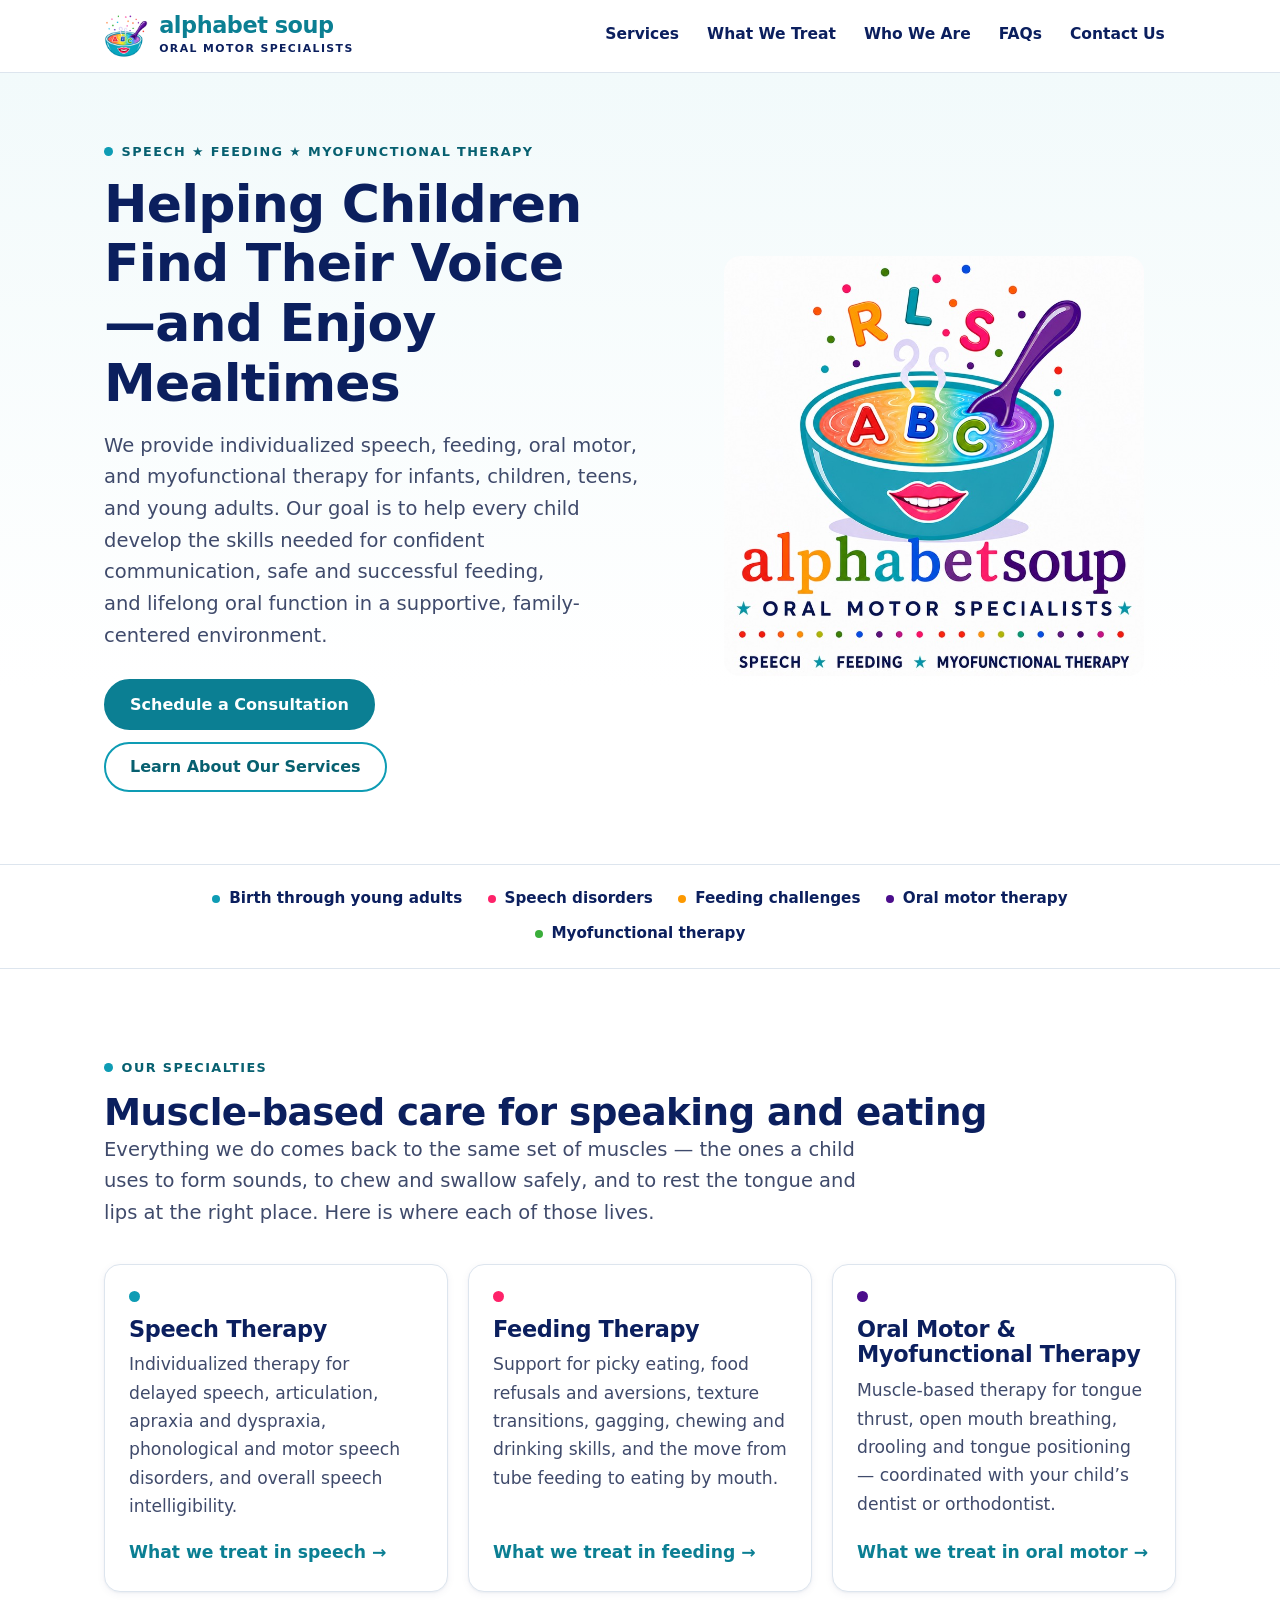
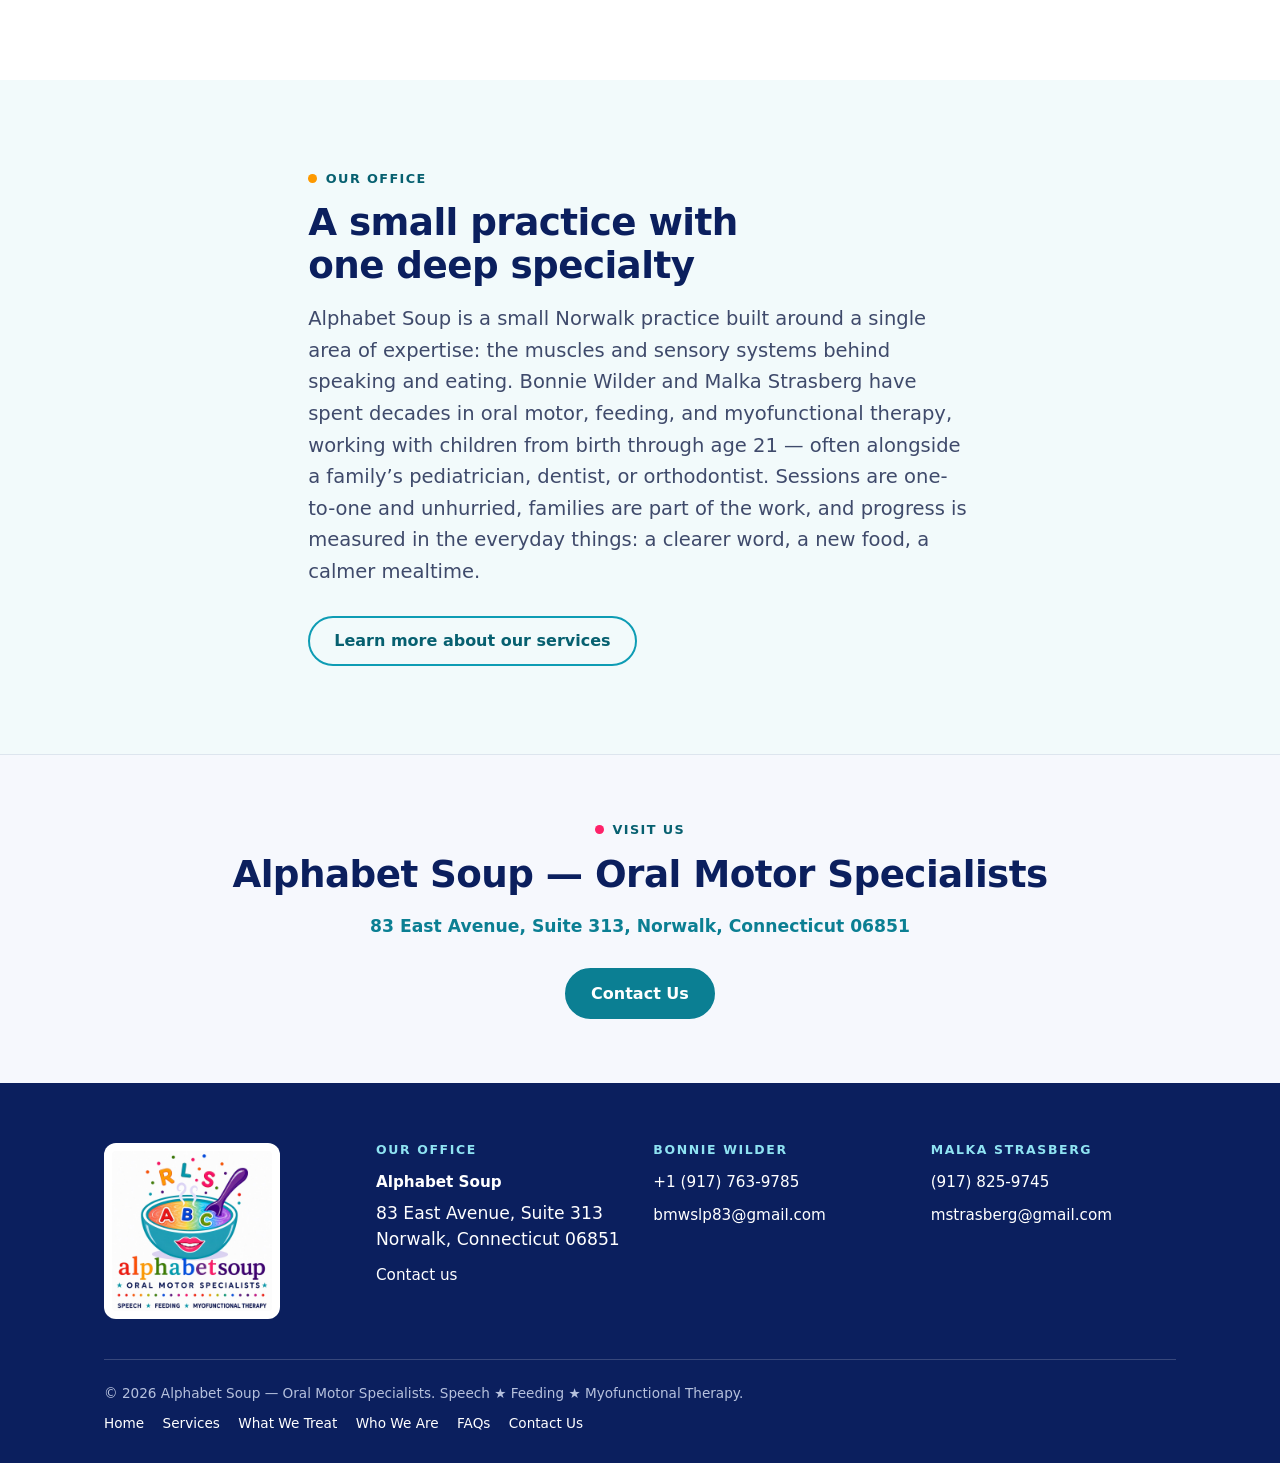
==== index.html @ 5d02b35a "Build Alphabet Soup practice website Six static pages for Alphabet Soup, a pediatric speech, feeding" ====
<!doctype html>
<html lang="en">
<head>
<meta charset="utf-8">
<meta name="viewport" content="width=device-width, initial-scale=1">

<title>Alphabet Soup — Oral Motor Specialists | Speech, Feeding &amp; Myofunctional Therapy</title>
<meta name="description" content="Individualized speech, feeding, oral motor, and myofunctional therapy for infants, children, teens, and young adults in Norwalk, Connecticut.">
<link rel="canonical" href="https://alphabetsoupspeechtherapy.com/">

<meta property="og:site_name" content="Alphabet Soup — Oral Motor Specialists">
<meta property="og:title" content="Alphabet Soup — Oral Motor Specialists | Speech, Feeding &amp; Myofunctional Therapy">
<meta property="og:description" content="Individualized speech, feeding, oral motor, and myofunctional therapy for infants, children, teens, and young adults in Norwalk, Connecticut.">
<meta property="og:type" content="website">
<meta property="og:locale" content="en_US">
<meta property="og:url" content="https://alphabetsoupspeechtherapy.com/">
<meta property="og:image" content="https://alphabetsoupspeechtherapy.com/assets/logo.jpg">
<meta property="og:image:alt" content="Alphabet Soup — Oral Motor Specialists: speech, feeding and myofunctional therapy">
<meta name="twitter:card" content="summary_large_image">

<meta name="theme-color" content="#ffffff">
<link rel="icon" href="/assets/favicon.png" type="image/png" sizes="64x64">
<link rel="apple-touch-icon" href="/assets/apple-touch-icon.png">

<link rel="stylesheet" href="/styles.css">
</head>

<body>
<a class="skip" href="#main">Skip to content</a>

<header class="site-header">
  <div class="wrap header-inner">
    <a class="brand" href="/">
      <img class="brand-mark" src="/assets/mark.png" alt="" width="44" height="44">
      <span>
        <span class="brand-name">alphabet soup</span>
        <span class="brand-sub">Oral Motor Specialists</span>
      </span>
    </a>

    <nav class="site-nav" aria-label="Primary">
      <ul>
        <li><a href="/services">Services</a></li>
        <li><a href="/what-we-treat">What We Treat</a></li>
        <li><a href="/who-we-are">Who We Are</a></li>
        <li><a href="/faqs">FAQs</a></li>
        <li><a href="/contact">Contact Us</a></li>
      </ul>
    </nav>
  </div>
</header>

<main id="main">

  <!-- ══════════════════════ HERO ══════════════════════ -->
  <section class="hero">
    <div class="wrap hero-grid">
      <div>
        <p class="eyebrow a-teal">Speech &#9733; Feeding &#9733; Myofunctional Therapy</p>
        <h1>Helping Children Find Their Voice&mdash;and Enjoy Mealtimes</h1>
        <p class="lede">
          We provide individualized speech, feeding, oral motor, and myofunctional therapy
          for infants, children, teens, and young adults. Our goal is to help every child
          develop the skills needed for confident communication, safe and successful feeding,
          and lifelong oral function in a supportive, family-centered environment.
        </p>
        <div class="btn-row">
          <a class="btn" href="/contact">Schedule a Consultation</a>
          <a class="btn btn-outline" href="/services">Learn About Our Services</a>
        </div>
      </div>

      <div>
        <img class="hero-logo" src="/assets/logo.jpg"
             alt="Alphabet Soup — Oral Motor Specialists. Speech, feeding, myofunctional therapy."
             width="800" height="800" fetchpriority="high">
      </div>
    </div>
  </section>

  <!-- ══════════════════ WHO WE HELP STRIP ══════════════════ -->
  <section class="strip" aria-label="Who we help">
    <div class="wrap">
      <ul>
        <li class="a-teal">Birth through young adults</li>
        <li class="a-magenta">Speech disorders</li>
        <li class="a-orange">Feeding challenges</li>
        <li class="a-purple">Oral motor therapy</li>
        <li class="a-green">Myofunctional therapy</li>
      </ul>
    </div>
  </section>

  <!-- ══════════════════ THREE SPECIALTIES ══════════════════ -->
  <section class="section">
    <div class="wrap">
      <p class="eyebrow a-teal">Our specialties</p>
      <h2>Muscle-based care for speaking and eating</h2>
      <p class="lede">
        Everything we do comes back to the same set of muscles &mdash; the ones a child uses
        to form sounds, to chew and swallow safely, and to rest the tongue and lips at
        the right place. Here is where each of those lives.
      </p>

      <ul class="grid-3">
        <li class="card a-teal">
          <span class="card-dot" aria-hidden="true"></span>
          <h3>Speech Therapy</h3>
          <p>
            Individualized therapy for delayed speech, articulation, apraxia and
            dyspraxia, phonological and motor speech disorders, and overall speech
            intelligibility.
          </p>
          <a class="card-link" href="/what-we-treat#speech">What we treat in speech</a>
        </li>

        <li class="card a-magenta">
          <span class="card-dot" aria-hidden="true"></span>
          <h3>Feeding Therapy</h3>
          <p>
            Support for picky eating, food refusals and aversions, texture transitions,
            gagging, chewing and drinking skills, and the move from tube feeding to
            eating by mouth.
          </p>
          <a class="card-link" href="/what-we-treat#feeding">What we treat in feeding</a>
        </li>

        <li class="card a-purple">
          <span class="card-dot" aria-hidden="true"></span>
          <h3>Oral Motor &amp; Myofunctional Therapy</h3>
          <p>
            Muscle-based therapy for tongue thrust, open mouth breathing, drooling and
            tongue positioning &mdash; coordinated with your child&rsquo;s dentist or orthodontist.
          </p>
          <a class="card-link" href="/what-we-treat#myo">What we treat in oral motor</a>
        </li>
      </ul>
    </div>
  </section>

  <!-- ══════════════════ ABOUT OUR OFFICE ══════════════════ -->
  <section class="section section--tint">
    <div class="wrap measure">
      <p class="eyebrow a-orange">Our office</p>
      <h2>A small practice with one deep specialty</h2>

      <!-- ═══════════════════════════════════════════════════════════════
           EDIT ME · draft copy
           These three sentences were written as a starting point. Please
           replace or correct anything that does not describe the practice.
           ═══════════════════════════════════════════════════════════ -->
      <p class="lede" style="margin-top:1rem">
        Alphabet Soup is a small Norwalk practice built around a single area of
        expertise: the muscles and sensory systems behind speaking and eating.
        Bonnie Wilder and Malka Strasberg have spent decades in oral motor,
        feeding, and myofunctional therapy, working with children from birth
        through age&nbsp;21 &mdash; often alongside a family&rsquo;s pediatrician, dentist,
        or orthodontist. Sessions are one-to-one and unhurried, families are part
        of the work, and progress is measured in the everyday things: a clearer
        word, a new food, a calmer mealtime.
      </p>

      <div class="btn-row">
        <a class="btn btn-outline" href="/services">Learn more about our services</a>
      </div>
    </div>
  </section>

  <!-- ══════════════ CLOSING · WHERE TO FIND US ══════════════ -->
  <section class="cta-band">
    <div class="wrap">
      <p class="eyebrow a-magenta" style="justify-content:center">Visit us</p>
      <h2>Alphabet Soup — Oral Motor Specialists</h2>
      <address>
        <a href="https://www.google.com/maps/search/?api=1&amp;query=83+East+Avenue+Suite+313+Norwalk+CT+06851" target="_blank" rel="noopener">83 East Avenue, Suite&nbsp;313, Norwalk, Connecticut 06851</a>
      </address>
      <div class="btn-row">
        <a class="btn" href="/contact">Contact Us</a>
      </div>
    </div>
  </section>

</main>

<footer class="site-footer">
  <div class="wrap">
    <div class="footer-grid">

      <div>
        <img class="footer-logo" src="/assets/logo.jpg"
             alt="Alphabet Soup — Oral Motor Specialists. Speech, feeding, myofunctional therapy."
             width="800" height="800" loading="lazy">
      </div>

      <div class="footer-col">
        <h2>Our office</h2>
        <p class="footer-name">Alphabet Soup</p>
        <address>
          <a href="https://www.google.com/maps/search/?api=1&amp;query=83+East+Avenue+Suite+313+Norwalk+CT+06851" target="_blank" rel="noopener">
            83 East Avenue, Suite&nbsp;313<br>
            Norwalk, Connecticut 06851
          </a>
        </address>
        <p style="margin-top:.6rem"><a href="/contact">Contact us</a></p>
      </div>

      <div class="footer-col footer-contact">
        <h2>Bonnie Wilder</h2>
        <ul>
          <li><a href="tel:+19177639785">+1 (917) 763-9785</a></li>
          <li><a href="mailto:bmwslp83@gmail.com">bmwslp83@gmail.com</a></li>
        </ul>
      </div>

      <div class="footer-col footer-contact">
        <h2>Malka Strasberg</h2>
        <ul>
          <li><a href="tel:+19178259745">(917) 825-9745</a></li>
          <li><a href="mailto:mstrasberg@gmail.com">mstrasberg@gmail.com</a></li>
        </ul>
      </div>

    </div>

    <div class="footer-bottom">
      <p>&copy; 2026 Alphabet Soup — Oral Motor Specialists. Speech &#9733; Feeding &#9733; Myofunctional Therapy.</p>
      <nav aria-label="Footer">
        <ul>
          <li><a href="/">Home</a></li>
          <li><a href="/services">Services</a></li>
          <li><a href="/what-we-treat">What We Treat</a></li>
          <li><a href="/who-we-are">Who We Are</a></li>
          <li><a href="/faqs">FAQs</a></li>
          <li><a href="/contact">Contact Us</a></li>
        </ul>
      </nav>
    </div>
  </div>
</footer>

</body>
</html>
---- styles.css ----
/* ═══════════════════════════════════════════════════════════════════════
   Alphabet Soup · Oral Motor Specialists
   AlphabetSoupSpeechTherapy.com

   One plain-CSS stylesheet shared by all six pages.
   No framework, no build step, and no JavaScript anywhere on the site.

   The logo is loud, so the page is deliberately quiet: teal and navy do
   the structural work, and the magenta / orange / purple / green show up
   only as small punctuation (eyebrow dots, card accents, hover states).

   Light mode only — the logo assumes a white background.
   System fonts only — the site makes zero external requests.

   ── BRAND COLOURS ──────────────────────────────────────────────────────
   Every colour on the site is declared once in the :root block directly
   below, sampled from the actual logo artwork. Change them there and the
   whole site follows.
   ═══════════════════════════════════════════════════════════════════════ */

:root {
  /* ═══ EDIT ME · brand palette (sampled from the logo) ═══ */
  --teal:        #0e9cb4;  /* the bowl — primary brand colour            */
  --teal-dark:   #0b7f93;  /* darker teal — links, buttons (AA on white) */
  --teal-deep:   #076070;  /* deepest teal — hover states                */
  --navy:        #0b1f5e;  /* "ORAL MOTOR SPECIALISTS" type — headings   */
  --purple:      #4b0d8c;  /* the spoon                                  */
  --magenta:     #fe2269;  /* the lips                                   */
  --orange:      #fd9900;  /* the letter R                               */
  --green:       #3aae3a;  /* the letter C                               */

  /* structural tokens, derived from the palette above */
  --bg:          #ffffff;
  --surface:     #ffffff;
  --tint:        #f2fafb;  /* pale teal band                             */
  --tint-navy:   #f6f8fd;  /* pale navy band                             */
  --ink:         var(--navy);
  --ink-soft:    #3f4a6b;  /* body copy — 8.7:1 on white                 */
  --muted:       #5a6382;  /* captions and labels — 5.9:1 on white       */
  --line:        #dde5ee;
  --line-soft:   #edf1f6;

  --shadow-sm: 0 1px 2px rgb(11 31 94 / .05), 0 2px 8px rgb(11 31 94 / .05);
  --shadow-md: 0 2px 4px rgb(11 31 94 / .05), 0 14px 34px rgb(11 31 94 / .09);

  --radius:    16px;
  --radius-sm: 10px;
  --wrap:      72rem;
  --gutter:    clamp(1.15rem, 4vw, 2.5rem);

  --font-display: "Avenir Next", "Segoe UI", system-ui, -apple-system,
                  "Helvetica Neue", Arial, sans-serif;
  --font-body: system-ui, -apple-system, BlinkMacSystemFont, "Segoe UI",
               Roboto, "Helvetica Neue", Arial, sans-serif;
}

/* ── reset ────────────────────────────────────────────────────────────── */
*, *::before, *::after { box-sizing: border-box; }
* { margin: 0; }

html {
  scroll-behavior: smooth;      /* native anchor scrolling — never hijacked */
  -webkit-text-size-adjust: 100%;
}

@media (prefers-reduced-motion: reduce) {
  html { scroll-behavior: auto; }
  *, *::before, *::after {
    animation-duration: .001ms !important;
    transition-duration: .001ms !important;
  }
}

body {
  background: var(--bg);
  color: var(--ink-soft);
  font-family: var(--font-body);
  font-size: clamp(1rem, .97rem + .18vw, 1.075rem);
  line-height: 1.65;
  overflow-wrap: break-word;
  -webkit-font-smoothing: antialiased;
}

img, svg { display: block; max-width: 100%; height: auto; }
ul, ol { padding: 0; list-style: none; }

a { color: var(--teal-dark); text-decoration-thickness: 1px; text-underline-offset: .18em; }
a:hover { color: var(--teal-deep); }

h1, h2, h3, h4 {
  font-family: var(--font-display);
  color: var(--ink);
  line-height: 1.15;
  font-weight: 800;
  letter-spacing: -.015em;
  text-wrap: balance;
}

h1 { font-size: clamp(2rem, 1.45rem + 2.5vw, 3.25rem); }
h2 { font-size: clamp(1.55rem, 1.25rem + 1.35vw, 2.35rem); }
h3 { font-size: clamp(1.2rem, 1.08rem + .5vw, 1.4rem); font-weight: 700; }
h4 { font-size: 1.05rem; font-weight: 700; }

p { text-wrap: pretty; }

/* ── focus ────────────────────────────────────────────────────────────── */
:focus-visible {
  outline: 3px solid var(--teal-dark);
  outline-offset: 3px;
  border-radius: 4px;
}
.site-footer :focus-visible { outline-color: #ffffff; }

.skip {
  position: absolute;
  left: 50%;
  top: 0;
  transform: translate(-50%, -140%);
  z-index: 100;
  background: var(--navy);
  color: #fff;
  padding: .7rem 1.2rem;
  border-radius: 0 0 var(--radius-sm) var(--radius-sm);
  font-weight: 700;
  text-decoration: none;
}
.skip:focus { transform: translate(-50%, 0); color: #fff; }

/* ── layout helpers ───────────────────────────────────────────────────── */
.wrap {
  width: 100%;
  max-width: var(--wrap);
  margin-inline: auto;
  padding-inline: var(--gutter);
}

.section { padding-block: clamp(3rem, 1.9rem + 4.6vw, 5.5rem); }
.section--tint { background: var(--tint); }
.section--navy-tint { background: var(--tint-navy); }
.section--tight { padding-block: clamp(2.25rem, 1.6rem + 2.6vw, 3.5rem); }

.lede {
  font-size: clamp(1.06rem, 1rem + .35vw, 1.22rem);
  color: var(--ink-soft);
  line-height: 1.62;
  max-width: 62ch;
}

.measure { max-width: 68ch; }

/* Section eyebrow — the one place the playful colours appear as text-level
   punctuation. Each eyebrow sets --accent; the dot picks it up. */
.eyebrow {
  display: flex;
  align-items: center;
  gap: .55rem;
  font-family: var(--font-display);
  font-weight: 800;
  font-size: .8rem;
  letter-spacing: .11em;
  text-transform: uppercase;
  color: var(--teal-deep);
  margin-bottom: .8rem;
}
.eyebrow::before {
  content: "";
  width: .55rem;
  height: .55rem;
  border-radius: 50%;
  background: var(--accent, var(--teal));
  flex: none;
}

.a-teal    { --accent: var(--teal); }
.a-magenta { --accent: var(--magenta); }
.a-orange  { --accent: var(--orange); }
.a-purple  { --accent: var(--purple); }
.a-green   { --accent: var(--green); }

/* ── buttons ──────────────────────────────────────────────────────────── */
.btn {
  display: inline-flex;
  align-items: center;
  justify-content: center;
  gap: .5rem;
  font-family: var(--font-display);
  font-weight: 700;
  font-size: 1rem;
  line-height: 1.2;
  padding: .85rem 1.5rem;
  border-radius: 999px;
  border: 2px solid var(--teal-dark);
  background: var(--teal-dark);
  color: #fff;
  text-decoration: none;
  transition: background-color .18s ease, border-color .18s ease, color .18s ease;
}
.btn:hover { background: var(--teal-deep); border-color: var(--teal-deep); color: #fff; }

.btn-outline { background: transparent; color: var(--teal-deep); border-color: var(--teal); }
.btn-outline:hover { background: var(--tint); color: var(--teal-deep); border-color: var(--teal-deep); }

.btn-navy { background: var(--navy); border-color: var(--navy); }
.btn-navy:hover { background: #071647; border-color: #071647; }

.btn-white { background: #fff; border-color: #fff; color: var(--navy); }
.btn-white:hover { background: var(--tint); border-color: var(--tint); color: var(--navy); }

.btn-row {
  display: flex;
  flex-wrap: wrap;
  gap: .75rem;
  margin-top: 1.75rem;
}

/* ═══ HEADER ══════════════════════════════════════════════════════════════
   No hamburger, no JavaScript: below 760px the five nav links simply wrap
   onto a second row underneath the logo.
   ═══════════════════════════════════════════════════════════════════════ */
.site-header {
  background: #fff;
  border-bottom: 1px solid var(--line);
}

.header-inner {
  display: flex;
  flex-wrap: wrap;
  align-items: center;
  justify-content: space-between;
  gap: .5rem 1.5rem;
  padding-block: .85rem;
}

.brand {
  display: flex;
  align-items: center;
  gap: .7rem;
  text-decoration: none;
  color: var(--ink);
}
.brand-mark { width: 44px; height: 44px; flex: none; }
.brand-name {
  display: block;
  font-family: var(--font-display);
  font-weight: 800;
  font-size: 1.4rem;
  line-height: 1.05;
  letter-spacing: -.02em;
  color: var(--teal-dark);
}
.brand-sub {
  display: block;
  font-size: .68rem;
  font-weight: 700;
  letter-spacing: .13em;
  text-transform: uppercase;
  color: var(--navy);
  margin-top: .15rem;
}

.site-nav ul {
  display: flex;
  flex-wrap: wrap;
  gap: .25rem .35rem;
}
.site-nav a {
  display: block;
  font-family: var(--font-display);
  font-weight: 700;
  font-size: .97rem;
  color: var(--navy);
  text-decoration: none;
  padding: .5rem .7rem;
  border-radius: 999px;
  border-bottom: 3px solid transparent;
  transition: background-color .16s ease, color .16s ease;
}
.site-nav a:hover { background: var(--tint); color: var(--teal-deep); }

.site-nav a[aria-current="page"] {
  color: var(--teal-deep);
  background: var(--tint);
  border-bottom-color: var(--magenta);
  border-radius: 999px 999px 4px 4px;
}

@media (min-width: 760px) {
  .site-header { position: sticky; top: 0; z-index: 40; }
  :target { scroll-margin-top: 6.5rem; }
}

@media (max-width: 759px) {
  .header-inner { padding-block: .7rem .35rem; }
  .site-nav { width: 100%; border-top: 1px solid var(--line-soft); padding-top: .35rem; }
  .site-nav ul { justify-content: flex-start; }
  .site-nav a { font-size: .92rem; padding: .45rem .6rem; }
  :target { scroll-margin-top: 1.5rem; }
}

@media (max-width: 400px) {
  .brand-mark { width: 38px; height: 38px; }
  .brand-name { font-size: 1.2rem; }
  .brand-sub { font-size: .6rem; letter-spacing: .1em; }
}

/* ═══ HOME · HERO ═════════════════════════════════════════════════════════ */
.hero {
  background:
    linear-gradient(180deg, var(--tint) 0%, #fff 78%);
  padding-block: clamp(2.25rem, 1.4rem + 3.6vw, 4.25rem) clamp(2.5rem, 1.6rem + 3.8vw, 4.5rem);
}

.hero-grid {
  display: grid;
  gap: clamp(1.75rem, 1rem + 3vw, 3.25rem);
  align-items: center;
}

@media (min-width: 900px) {
  .hero-grid { grid-template-columns: minmax(0, 1.05fr) minmax(0, .95fr); }
}

.hero-logo {
  width: 100%;
  max-width: 420px;
  margin-inline: auto;
  border-radius: var(--radius);
}

.hero h1 { margin-bottom: 1rem; }

/* ── "who we help" strip ──────────────────────────────────────────────── */
.strip {
  border-block: 1px solid var(--line);
  background: #fff;
  padding-block: 1.35rem;
}
.strip ul {
  display: flex;
  flex-wrap: wrap;
  justify-content: center;
  gap: .6rem 1.6rem;
}
.strip li {
  display: flex;
  align-items: center;
  gap: .55rem;
  font-family: var(--font-display);
  font-weight: 700;
  font-size: .95rem;
  color: var(--navy);
}
.strip li::before {
  content: "";
  width: .5rem;
  height: .5rem;
  border-radius: 50%;
  background: var(--accent, var(--teal));
  flex: none;
}

/* ── cards ────────────────────────────────────────────────────────────── */
.grid-3 {
  display: grid;
  gap: 1.25rem;
  grid-template-columns: 1fr;
  margin-top: 2.25rem;
}
@media (min-width: 680px)  { .grid-3 { grid-template-columns: repeat(2, minmax(0, 1fr)); } }
@media (min-width: 980px)  { .grid-3 { grid-template-columns: repeat(3, minmax(0, 1fr)); } }

.card {
  position: relative;
  background: var(--surface);
  border: 1px solid var(--line);
  border-radius: var(--radius);
  padding: 1.6rem 1.5rem 1.5rem;
  box-shadow: var(--shadow-sm);
  display: flex;
  flex-direction: column;
  min-width: 0;
}
.card-dot {
  width: .7rem;
  height: .7rem;
  border-radius: 50%;
  background: var(--accent, var(--teal));
  margin-bottom: .9rem;
}
.card h3 { margin-bottom: .5rem; }
.card p { color: var(--ink-soft); }
.card-link {
  margin-top: auto;
  padding-top: 1.1rem;
  font-family: var(--font-display);
  font-weight: 700;
  color: var(--teal-dark);
  text-decoration: none;
}
.card-link:hover { color: var(--teal-deep); text-decoration: underline; }
.card-link::after { content: " \2192"; }

/* ── services page · big clickable boxes ──────────────────────────────── */
.grid-2 {
  display: grid;
  gap: 1.25rem;
  grid-template-columns: 1fr;
  margin-top: 2.25rem;
}
@media (min-width: 760px) { .grid-2 { grid-template-columns: repeat(2, minmax(0, 1fr)); } }

.box-link {
  display: block;
  min-width: 0;
  background: var(--surface);
  border: 1px solid var(--line);
  border-left: 6px solid var(--accent, var(--teal));
  border-radius: var(--radius);
  padding: clamp(1.5rem, 1.1rem + 1.4vw, 2.25rem);
  text-decoration: none;
  color: var(--ink-soft);
  box-shadow: var(--shadow-sm);
  transition: box-shadow .2s ease, border-color .2s ease, background-color .2s ease;
}
.box-link:hover {
  box-shadow: var(--shadow-md);
  border-color: var(--line);
  border-left-color: var(--accent, var(--teal));
  background: #fdfeff;
  color: var(--ink-soft);
}
.box-link h2, .box-link h3 { margin-bottom: .6rem; }
.box-link:hover h2, .box-link:hover h3 { color: var(--teal-deep); }
.box-cta {
  display: inline-block;
  margin-top: 1.1rem;
  font-family: var(--font-display);
  font-weight: 700;
  color: var(--teal-dark);
}
.box-cta::after { content: " \2192"; }
.box-link:hover .box-cta { color: var(--teal-deep); text-decoration: underline; }

/* ── page head (interior pages) ───────────────────────────────────────── */
.page-head {
  background: var(--tint);
  border-bottom: 1px solid var(--line);
  padding-block: clamp(2.25rem, 1.6rem + 2.8vw, 3.75rem);
}
.page-head h1 { margin-bottom: .9rem; }

/* ── prose blocks ─────────────────────────────────────────────────────── */
.prose > * + * { margin-top: 1.1rem; }
.prose h3 { margin-top: 2rem; }

.list-check { margin-top: 1.25rem; display: grid; gap: .7rem; }
.list-check li {
  position: relative;
  padding-left: 1.75rem;
  min-width: 0;
}
.list-check li::before {
  content: "";
  position: absolute;
  left: 0;
  top: .55em;
  width: .6rem;
  height: .6rem;
  border-radius: 50%;
  background: var(--accent, var(--teal));
}
.list-check strong { color: var(--ink); }

@media (min-width: 820px) {
  .list-check--two { grid-template-columns: repeat(2, minmax(0, 1fr)); column-gap: 2rem; }
}

/* named-approach callout */
.callout {
  margin-top: 1.6rem;
  background: var(--tint);
  border: 1px solid var(--line);
  border-left: 5px solid var(--accent, var(--teal));
  border-radius: var(--radius-sm);
  padding: 1.1rem 1.25rem;
}
.callout h4 { margin-bottom: .3rem; }
.callout p { color: var(--ink-soft); }

/* topic sections on What We Treat */
.topic { scroll-margin-top: 1.5rem; }
@media (min-width: 760px) { .topic { scroll-margin-top: 6.5rem; } }
.topic + .topic { margin-top: clamp(2.75rem, 2rem + 3vw, 4.5rem); }
.topic > h2 { margin-bottom: .75rem; }

.jump {
  display: flex;
  flex-wrap: wrap;
  gap: .6rem;
  margin-top: 1.5rem;
}
.jump a {
  font-family: var(--font-display);
  font-weight: 700;
  font-size: .93rem;
  text-decoration: none;
  color: var(--navy);
  background: #fff;
  border: 1px solid var(--line);
  border-radius: 999px;
  padding: .5rem 1rem;
}
.jump a:hover { background: var(--tint); color: var(--teal-deep); border-color: var(--teal); }

/* ── bios ─────────────────────────────────────────────────────────────── */
.bio {
  display: grid;
  gap: clamp(1.5rem, 1rem + 2vw, 2.75rem);
  align-items: start;
}
@media (min-width: 860px) {
  .bio { grid-template-columns: minmax(0, 15rem) minmax(0, 1fr); }
}
.bio + .bio {
  margin-top: clamp(2.75rem, 2rem + 3vw, 4.5rem);
  padding-top: clamp(2.75rem, 2rem + 3vw, 4.5rem);
  border-top: 1px solid var(--line);
}
.bio h2 { margin-bottom: .2rem; }
.bio-cred {
  font-family: var(--font-display);
  font-weight: 700;
  color: var(--teal-deep);
  margin-bottom: 1.1rem;
}

.photo-placeholder {
  aspect-ratio: 4 / 5;
  width: 100%;
  max-width: 15rem;
  border: 2px dashed var(--teal);
  border-radius: var(--radius);
  background: var(--tint);
  display: flex;
  flex-direction: column;
  align-items: center;
  justify-content: center;
  gap: .35rem;
  text-align: center;
  padding: 1rem;
  color: var(--teal-deep);
}
.photo-placeholder strong { font-family: var(--font-display); font-size: .95rem; }
.photo-placeholder span { font-size: .8rem; color: var(--muted); }

.bio-contact {
  display: flex;
  flex-wrap: wrap;
  gap: .5rem 1.5rem;
  margin-top: 1.4rem;
  padding-top: 1.2rem;
  border-top: 1px solid var(--line-soft);
  font-family: var(--font-display);
  font-weight: 700;
}
.bio-contact a { text-decoration: none; }
.bio-contact a:hover { text-decoration: underline; }

/* ── FAQ ──────────────────────────────────────────────────────────────── */
.faq { margin-top: 2rem; display: grid; gap: .85rem; }

.faq details {
  background: #fff;
  border: 1px solid var(--line);
  border-radius: var(--radius-sm);
  box-shadow: var(--shadow-sm);
}
.faq details[open] { border-color: var(--teal); }

.faq summary {
  display: flex;
  align-items: flex-start;
  justify-content: space-between;
  gap: 1rem;
  cursor: pointer;
  list-style: none;
  padding: 1.1rem 1.25rem;
  font-family: var(--font-display);
  font-weight: 700;
  font-size: clamp(1.02rem, .99rem + .2vw, 1.12rem);
  color: var(--ink);
  border-radius: var(--radius-sm);
}
.faq summary::-webkit-details-marker { display: none; }
.faq summary:hover { color: var(--teal-deep); }

.faq summary::after {
  content: "";
  flex: none;
  width: .6rem;
  height: .6rem;
  margin-top: .42em;
  border-right: 2.5px solid var(--teal-dark);
  border-bottom: 2.5px solid var(--teal-dark);
  transform: rotate(45deg);
  transition: transform .18s ease;
}
.faq details[open] summary::after { transform: rotate(-135deg); }

.faq .answer {
  padding: 0 1.25rem 1.25rem;
  color: var(--ink-soft);
  max-width: 68ch;
}
.faq .answer > * + * { margin-top: .8rem; }

.notice {
  background: #fff8ec;
  border: 1px solid #f6dcae;
  border-left: 5px solid var(--orange);
  border-radius: var(--radius-sm);
  padding: 1.1rem 1.25rem;
  margin-top: 1.75rem;
  color: #5a4415;
}
.notice strong { color: #4a3810; }

/* ── contact ──────────────────────────────────────────────────────────── */
.contact-grid {
  display: grid;
  gap: 1.25rem;
  grid-template-columns: 1fr;
  margin-top: 2.25rem;
}
@media (min-width: 760px) { .contact-grid { grid-template-columns: repeat(2, minmax(0, 1fr)); } }

.contact-card {
  background: #fff;
  border: 1px solid var(--line);
  border-top: 5px solid var(--accent, var(--teal));
  border-radius: var(--radius);
  padding: 1.6rem 1.5rem;
  box-shadow: var(--shadow-sm);
  min-width: 0;
}
.contact-card h3 { margin-bottom: .15rem; }
.contact-card .role { color: var(--muted); font-size: .95rem; margin-bottom: 1.1rem; }

.contact-list { display: grid; gap: .85rem; }
.contact-list li { display: grid; gap: .1rem; min-width: 0; }
.contact-list .label {
  font-size: .72rem;
  font-weight: 800;
  letter-spacing: .11em;
  text-transform: uppercase;
  color: var(--muted);
  font-family: var(--font-display);
}
.contact-list a {
  font-family: var(--font-display);
  font-weight: 700;
  font-size: 1.05rem;
  text-decoration: none;
  overflow-wrap: anywhere;
}
.contact-list a:hover { text-decoration: underline; }

.address-card {
  background: var(--tint);
  border: 1px solid var(--line);
  border-radius: var(--radius);
  padding: clamp(1.5rem, 1.2rem + 1vw, 2rem);
  margin-top: 2.25rem;
}
.address-card h3 { margin-bottom: .5rem; }
.address-card address { font-style: normal; }
.address-card a {
  font-family: var(--font-display);
  font-weight: 700;
  font-size: clamp(1.05rem, 1rem + .3vw, 1.2rem);
  text-decoration: none;
}
.address-card a:hover { text-decoration: underline; }

/* ── closing call-to-action band ──────────────────────────────────────── */
.cta-band {
  background: var(--tint-navy);
  border-top: 1px solid var(--line);
  padding-block: clamp(2.5rem, 1.8rem + 3vw, 4rem);
  text-align: center;
}
.cta-band h2 { margin-bottom: .6rem; }
.cta-band .lede { margin-inline: auto; }
.cta-band address { font-style: normal; margin-top: 1rem; }
.cta-band address a { font-family: var(--font-display); font-weight: 700; text-decoration: none; }
.cta-band address a:hover { text-decoration: underline; }
.cta-band .btn-row { justify-content: center; }

/* ═══ FOOTER ══════════════════════════════════════════════════════════════ */
.site-footer {
  background: var(--navy);
  color: #d7deef;
  padding-block: clamp(2.5rem, 1.9rem + 2.6vw, 3.75rem) 1.75rem;
}
.site-footer a { color: #ffffff; text-decoration: none; }
.site-footer a:hover { color: #8fe3f2; text-decoration: underline; }

.footer-grid {
  display: grid;
  gap: 2rem;
  grid-template-columns: 1fr;
}
@media (min-width: 720px)  { .footer-grid { grid-template-columns: repeat(2, minmax(0, 1fr)); } }
@media (min-width: 1000px) { .footer-grid { grid-template-columns: 15rem repeat(3, minmax(0, 1fr)); } }

.footer-logo {
  width: 100%;
  max-width: 11rem;
  border-radius: 12px;
  background: #fff;
  padding: .5rem;
}

.footer-col h2 {
  font-size: .78rem;
  letter-spacing: .13em;
  text-transform: uppercase;
  color: #8fe3f2;
  margin-bottom: .8rem;
}
.footer-col p, .footer-col li { font-size: .95rem; }
.footer-col ul { display: grid; gap: .5rem; }
.footer-col address { font-style: normal; line-height: 1.55; }
.footer-name {
  font-family: var(--font-display);
  font-weight: 800;
  color: #fff;
  font-size: 1.05rem;
  margin-bottom: .3rem;
}
.footer-contact a { overflow-wrap: anywhere; }

.footer-bottom {
  margin-top: 2.5rem;
  padding-top: 1.4rem;
  border-top: 1px solid rgb(255 255 255 / .18);
  display: flex;
  flex-wrap: wrap;
  gap: .5rem 1.5rem;
  justify-content: space-between;
  font-size: .85rem;
  color: #b6c1dd;
}
.footer-bottom nav ul {
  display: flex;
  flex-wrap: wrap;
  gap: .35rem 1.15rem;
}

/* ── utilities ────────────────────────────────────────────────────────── */
.visually-hidden {
  position: absolute;
  width: 1px; height: 1px;
  padding: 0; margin: -1px;
  overflow: hidden;
  clip-path: inset(50%);
  white-space: nowrap;
}
.center { text-align: center; }
.center .lede { margin-inline: auto; }
.center .eyebrow { justify-content: center; }
.mt-0 { margin-top: 0; }
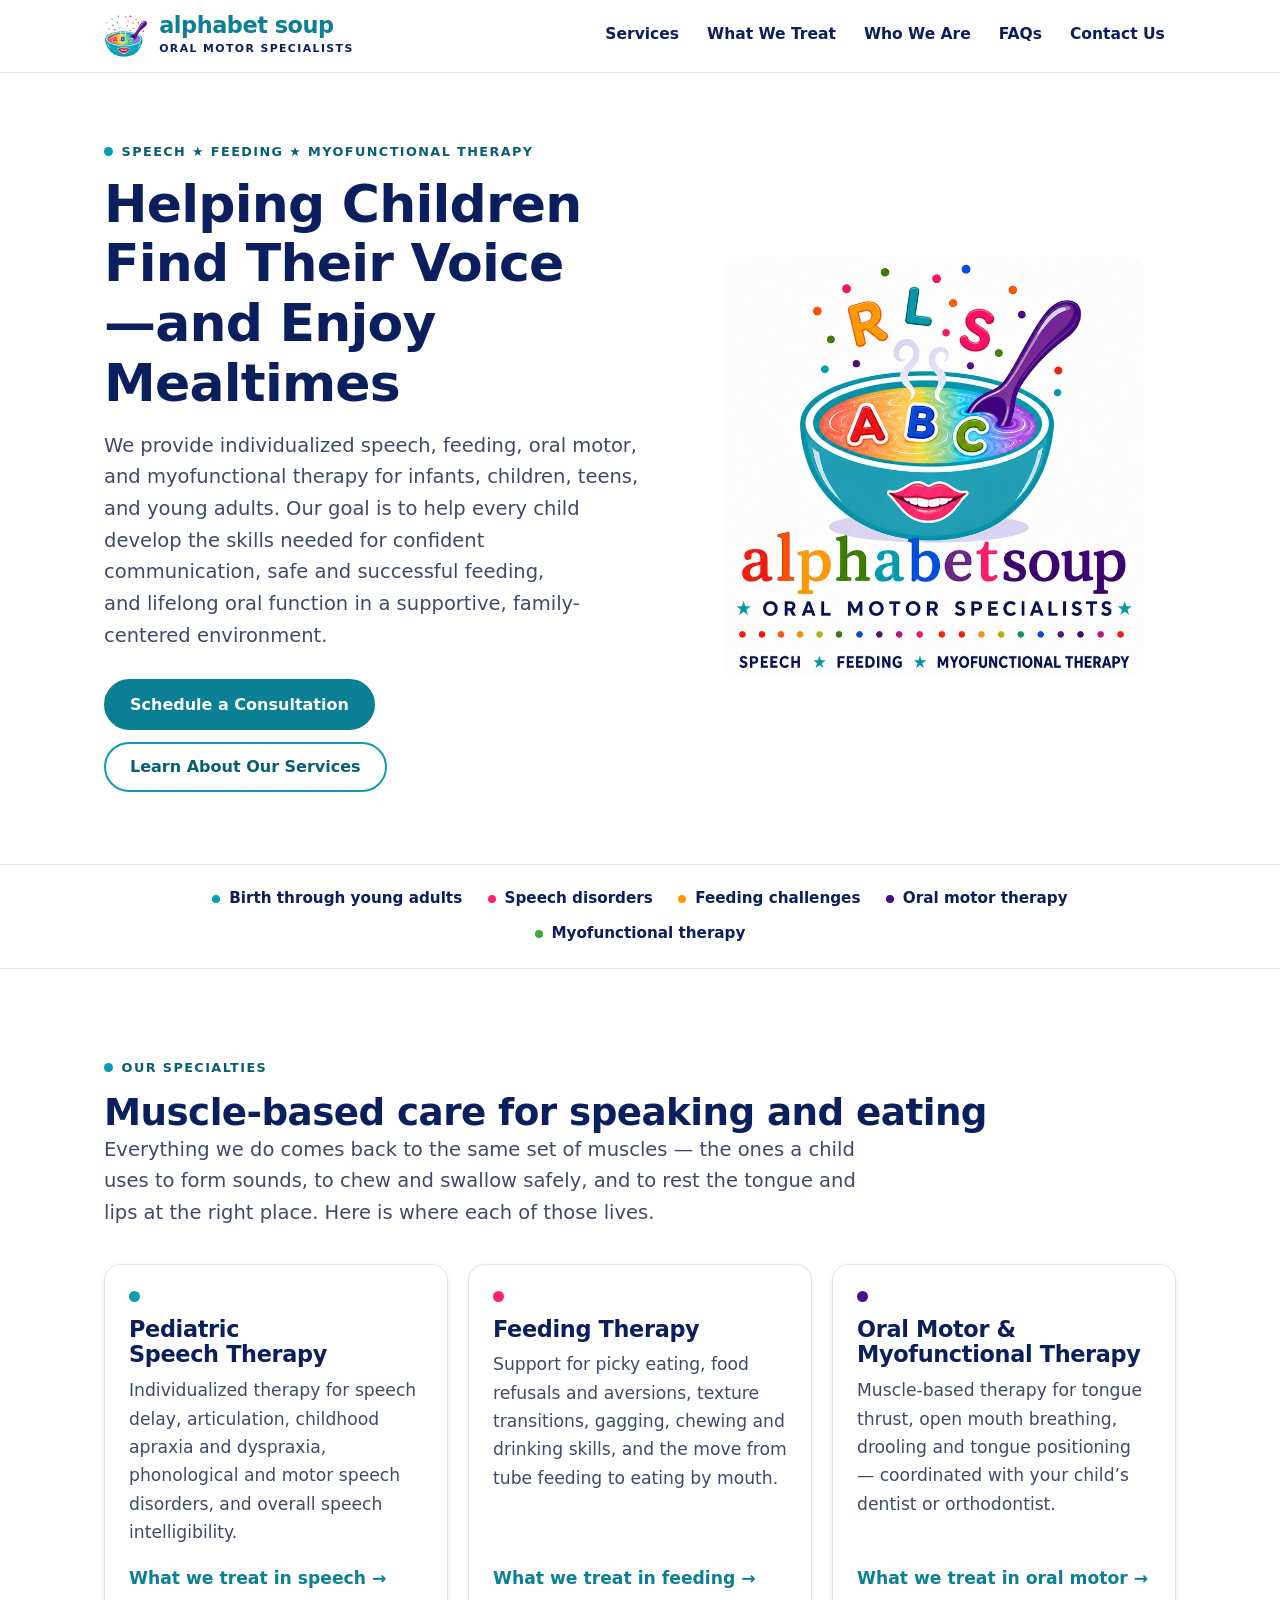
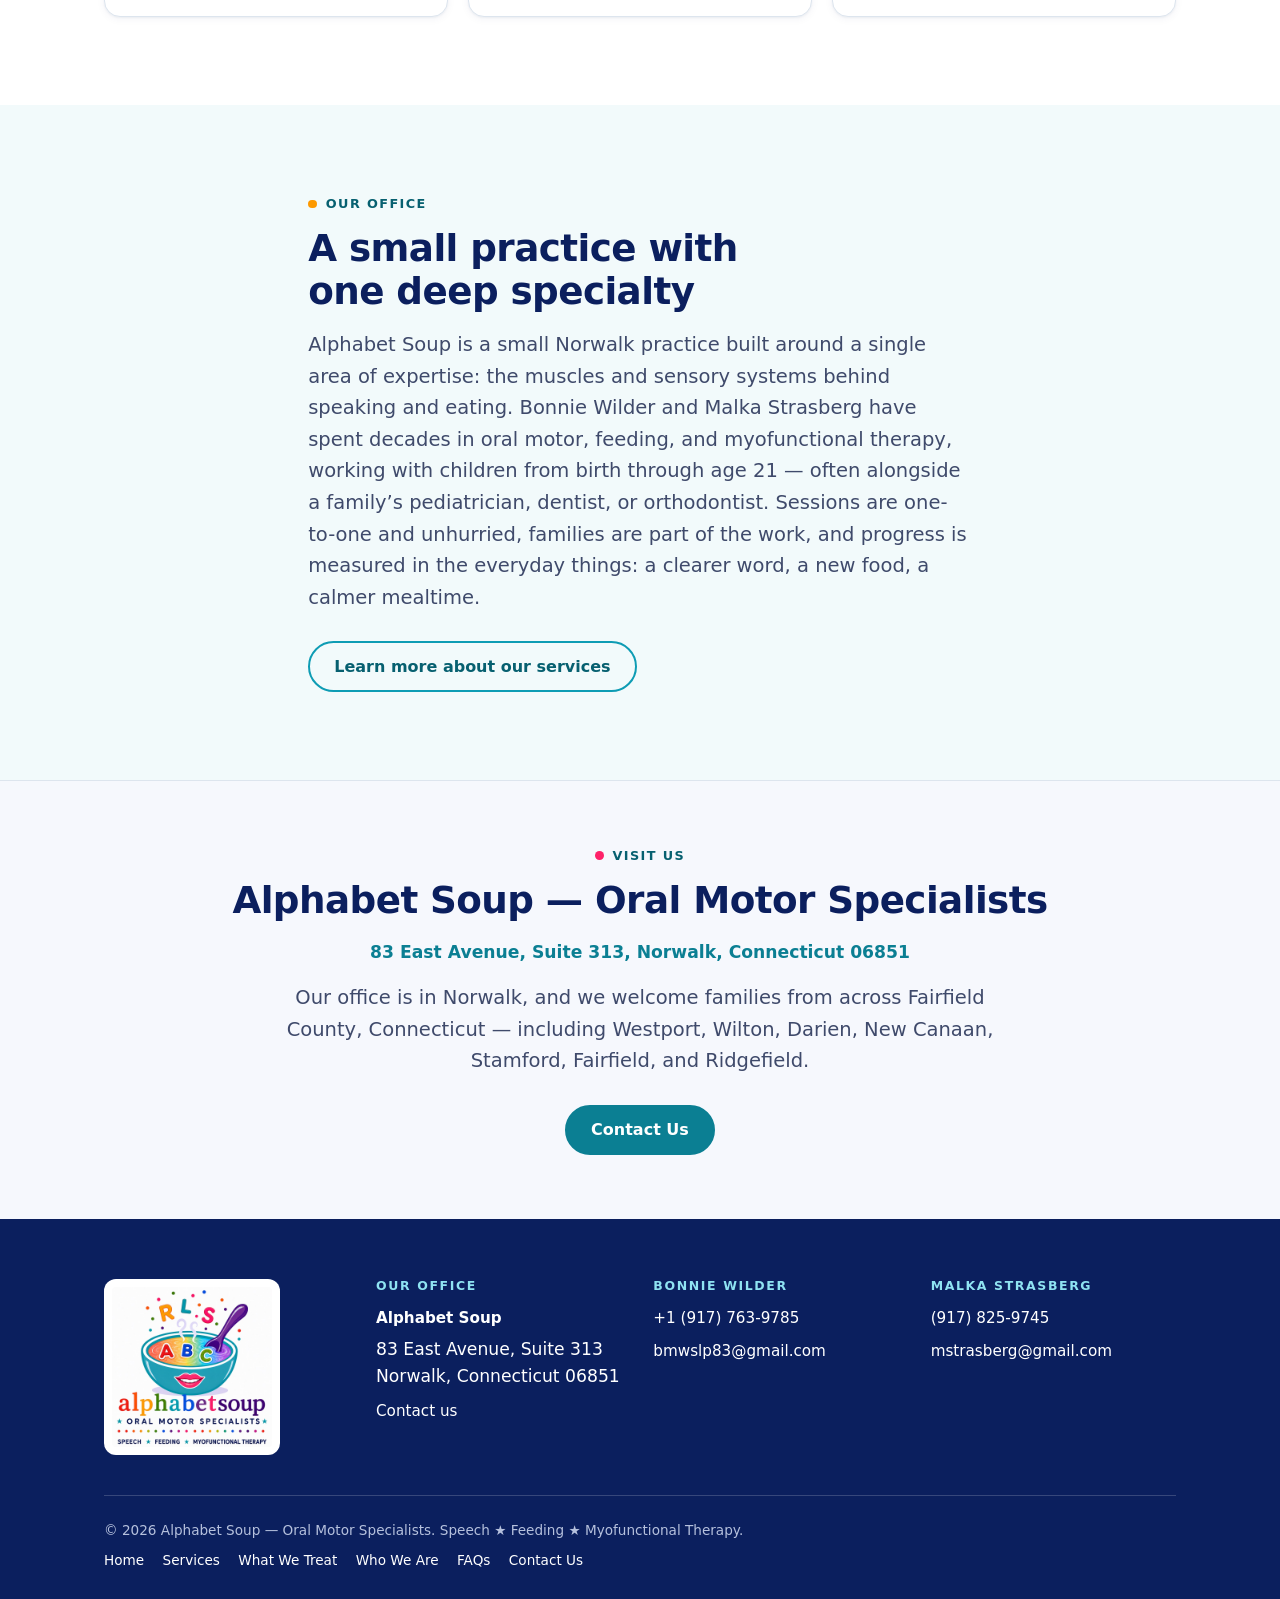
==== commit 2d7a0cca: "Add SEO groundwork; drop decorative colour blocks SEO (all white-hat — no hidden text, no keyword st" ====
--- a/index.html
+++ b/index.html
@@ -4,13 +4,13 @@
 <meta charset="utf-8">
 <meta name="viewport" content="width=device-width, initial-scale=1">
 
-<title>Alphabet Soup — Oral Motor Specialists | Speech, Feeding &amp; Myofunctional Therapy</title>
-<meta name="description" content="Individualized speech, feeding, oral motor, and myofunctional therapy for infants, children, teens, and young adults in Norwalk, Connecticut.">
+<title>Pediatric Speech &amp; Feeding Therapy in Norwalk, CT</title>
+<meta name="description" content="Alphabet Soup provides pediatric speech, feeding, oral motor, and myofunctional therapy for ages birth to 21 in Norwalk, Connecticut and Fairfield County.">
 <link rel="canonical" href="https://alphabetsoupspeechtherapy.com/">
 
 <meta property="og:site_name" content="Alphabet Soup — Oral Motor Specialists">
-<meta property="og:title" content="Alphabet Soup — Oral Motor Specialists | Speech, Feeding &amp; Myofunctional Therapy">
-<meta property="og:description" content="Individualized speech, feeding, oral motor, and myofunctional therapy for infants, children, teens, and young adults in Norwalk, Connecticut.">
+<meta property="og:title" content="Pediatric Speech &amp; Feeding Therapy in Norwalk, CT">
+<meta property="og:description" content="Alphabet Soup provides pediatric speech, feeding, oral motor, and myofunctional therapy for ages birth to 21 in Norwalk, Connecticut and Fairfield County.">
 <meta property="og:type" content="website">
 <meta property="og:locale" content="en_US">
 <meta property="og:url" content="https://alphabetsoupspeechtherapy.com/">
@@ -23,6 +23,113 @@
 <link rel="apple-touch-icon" href="/assets/apple-touch-icon.png">
 
 <link rel="stylesheet" href="/styles.css">
+
+<!-- ═══════════════════════════════════════════════════════════════════════
+     STRUCTURED DATA (JSON-LD)
+     This is *data*, not code — the browser never executes it. Google reads
+     it to understand who the practice is, where it is, and who works here.
+
+     Deliberately absent, and it should stay that way:
+       · openingHours — the practice does not publish hours.
+       · priceRange   — no real value to state; inventing one is misleading.
+       · aggregateRating / review — fabricated reviews are spam, and in the
+         US they are also an FTC violation. Never add these by hand.
+
+     If the address, phones, emails, or clinicians change, update this block
+     to match the visible page. Mismatched markup is itself a penalty.
+     ═══════════════════════════════════════════════════════════════════ -->
+<script type="application/ld+json">
+{
+  "@context": "https://schema.org",
+  "@type": ["MedicalBusiness", "LocalBusiness"],
+  "@id": "https://alphabetsoupspeechtherapy.com/#practice",
+  "name": "Alphabet Soup — Oral Motor Specialists",
+  "alternateName": "Alphabet Soup Speech Therapy",
+  "description": "Alphabet Soup is a pediatric speech, feeding, oral motor, and myofunctional therapy practice in Norwalk, Connecticut, serving infants, children, teens, and young adults from birth through age 21.",
+  "url": "https://alphabetsoupspeechtherapy.com/",
+  "logo": "https://alphabetsoupspeechtherapy.com/assets/logo.jpg",
+  "image": "https://alphabetsoupspeechtherapy.com/assets/logo.jpg",
+  "telephone": "+1-917-763-9785",
+  "email": "bmwslp83@gmail.com",
+  "address": {
+    "@type": "PostalAddress",
+    "streetAddress": "83 East Avenue, Suite 313",
+    "addressLocality": "Norwalk",
+    "addressRegion": "CT",
+    "postalCode": "06851",
+    "addressCountry": "US"
+  },
+  "areaServed": [
+    {
+      "@type": "City",
+      "name": "Norwalk",
+      "containedInPlace": {
+        "@type": "AdministrativeArea",
+        "name": "Fairfield County, Connecticut"
+      }
+    },
+    {
+      "@type": "AdministrativeArea",
+      "name": "Fairfield County, Connecticut"
+    }
+  ],
+  "medicalSpecialty": "SpeechPathology",
+  "knowsAbout": [
+    "Pediatric speech therapy",
+    "Feeding therapy",
+    "Oral motor therapy",
+    "Myofunctional therapy",
+    "Speech delay",
+    "Childhood apraxia of speech",
+    "Articulation therapy",
+    "Tongue thrust",
+    "Picky eating",
+    "Pediatric feeding disorders",
+    "Oral function",
+    "Swallowing therapy",
+    "PROMPT therapy",
+    "SOS Approach to Feeding"
+  ],
+  "employee": [
+    {
+      "@type": "Person",
+      "name": "Bonnie Wilder",
+      "jobTitle": "Pediatric Speech-Language Pathologist",
+      "telephone": "+1-917-763-9785",
+      "email": "bmwslp83@gmail.com",
+      "worksFor": { "@id": "https://alphabetsoupspeechtherapy.com/#practice" },
+      "knowsAbout": [
+        "Oral sensory motor therapy",
+        "Pediatric feeding therapy",
+        "Speech sound disorders"
+      ]
+    },
+    {
+      "@type": "Person",
+      "name": "Malka Strasberg",
+      "honorificSuffix": "M.S., CCC-SLP, C/NDT",
+      "jobTitle": "Speech-Language Pathologist",
+      "telephone": "+1-917-825-9745",
+      "email": "mstrasberg@gmail.com",
+      "worksFor": { "@id": "https://alphabetsoupspeechtherapy.com/#practice" },
+      "alumniOf": [
+        { "@type": "CollegeOrUniversity", "name": "University of Pennsylvania" },
+        { "@type": "CollegeOrUniversity", "name": "Hunter College" }
+      ],
+      "memberOf": {
+        "@type": "Organization",
+        "name": "American Speech-Language-Hearing Association"
+      },
+      "knowsAbout": [
+        "Myofunctional therapy",
+        "Muscle-based speech disorders",
+        "Oral sensory motor feeding disorders",
+        "Neurodevelopmental Treatment (NDT)"
+      ]
+    }
+  ]
+}
+</script>
 </head>
 
 <body>
@@ -105,10 +212,10 @@
       <ul class="grid-3">
         <li class="card a-teal">
           <span class="card-dot" aria-hidden="true"></span>
-          <h3>Speech Therapy</h3>
+          <h3>Pediatric Speech Therapy</h3>
           <p>
-            Individualized therapy for delayed speech, articulation, apraxia and
-            dyspraxia, phonological and motor speech disorders, and overall speech
+            Individualized therapy for speech delay, articulation, childhood apraxia
+            and dyspraxia, phonological and motor speech disorders, and overall speech
             intelligibility.
           </p>
           <a class="card-link" href="/what-we-treat#speech">What we treat in speech</a>
@@ -174,6 +281,19 @@
       <address>
         <a href="https://www.google.com/maps/search/?api=1&amp;query=83+East+Avenue+Suite+313+Norwalk+CT+06851" target="_blank" rel="noopener">83 East Avenue, Suite&nbsp;313, Norwalk, Connecticut 06851</a>
       </address>
+
+      <!-- ═══════════════════════════════════════════════════════════════
+           EDIT ME &middot; service area
+           Please confirm this list of towns is the one you want shown. It
+           is here so families searching nearby can tell at a glance that
+           you are close to them.
+           ═══════════════════════════════════════════════════════════ -->
+      <p class="lede" style="margin-top:1rem">
+        Our office is in Norwalk, and we welcome families from across Fairfield
+        County, Connecticut &mdash; including Westport, Wilton, Darien, New Canaan,
+        Stamford, Fairfield, and Ridgefield.
+      </p>
+
       <div class="btn-row">
         <a class="btn" href="/contact">Contact Us</a>
       </div>
--- a/styles.css
+++ b/styles.css
@@ -305,8 +305,7 @@
 
 /* ═══ HOME · HERO ═════════════════════════════════════════════════════════ */
 .hero {
-  background:
-    linear-gradient(180deg, var(--tint) 0%, #fff 78%);
+  background: #fff;
   padding-block: clamp(2.25rem, 1.4rem + 3.6vw, 4.25rem) clamp(2.5rem, 1.6rem + 3.8vw, 4.5rem);
 }
 
@@ -480,11 +479,12 @@
   margin-top: 1.6rem;
   background: var(--tint);
   border: 1px solid var(--line);
-  border-left: 5px solid var(--accent, var(--teal));
   border-radius: var(--radius-sm);
   padding: 1.1rem 1.25rem;
 }
-.callout h4 { margin-bottom: .3rem; }
+/* The callout heading is an <h3> so the document outline never skips a level
+   (h1 → h2 → h3). It is sized down here to keep its original appearance. */
+.callout h3 { font-size: 1.05rem; margin-bottom: .3rem; }
 .callout p { color: var(--ink-soft); }
 
 /* topic sections on What We Treat */
@@ -615,15 +615,15 @@
 .faq .answer > * + * { margin-top: .8rem; }
 
 .notice {
-  background: #fff8ec;
-  border: 1px solid #f6dcae;
-  border-left: 5px solid var(--orange);
+  background: #fff;
+  border: 1px solid var(--line);
   border-radius: var(--radius-sm);
   padding: 1.1rem 1.25rem;
   margin-top: 1.75rem;
-  color: #5a4415;
-}
-.notice strong { color: #4a3810; }
+  color: var(--muted);
+  font-size: .95rem;
+}
+.notice strong { color: var(--ink); }
 
 /* ── contact ──────────────────────────────────────────────────────────── */
 .contact-grid {
@@ -637,7 +637,6 @@
 .contact-card {
   background: #fff;
   border: 1px solid var(--line);
-  border-top: 5px solid var(--accent, var(--teal));
   border-radius: var(--radius);
   padding: 1.6rem 1.5rem;
   box-shadow: var(--shadow-sm);
@@ -758,6 +757,13 @@
 }
 
 /* ── utilities ────────────────────────────────────────────────────────── */
+
+/* Hides text from sighted users while leaving it for screen readers — for
+   labels like "Menu" or "opens in a new tab" that a screen reader needs and a
+   sighted user gets from context. Currently unused.
+   NOT a place to put keywords. Text hidden from visitors but served to search
+   engines is cloaking; Google de-indexes for it. If a phrase is worth telling
+   Google, it is worth putting in a sentence a parent can read. */
 .visually-hidden {
   position: absolute;
   width: 1px; height: 1px;
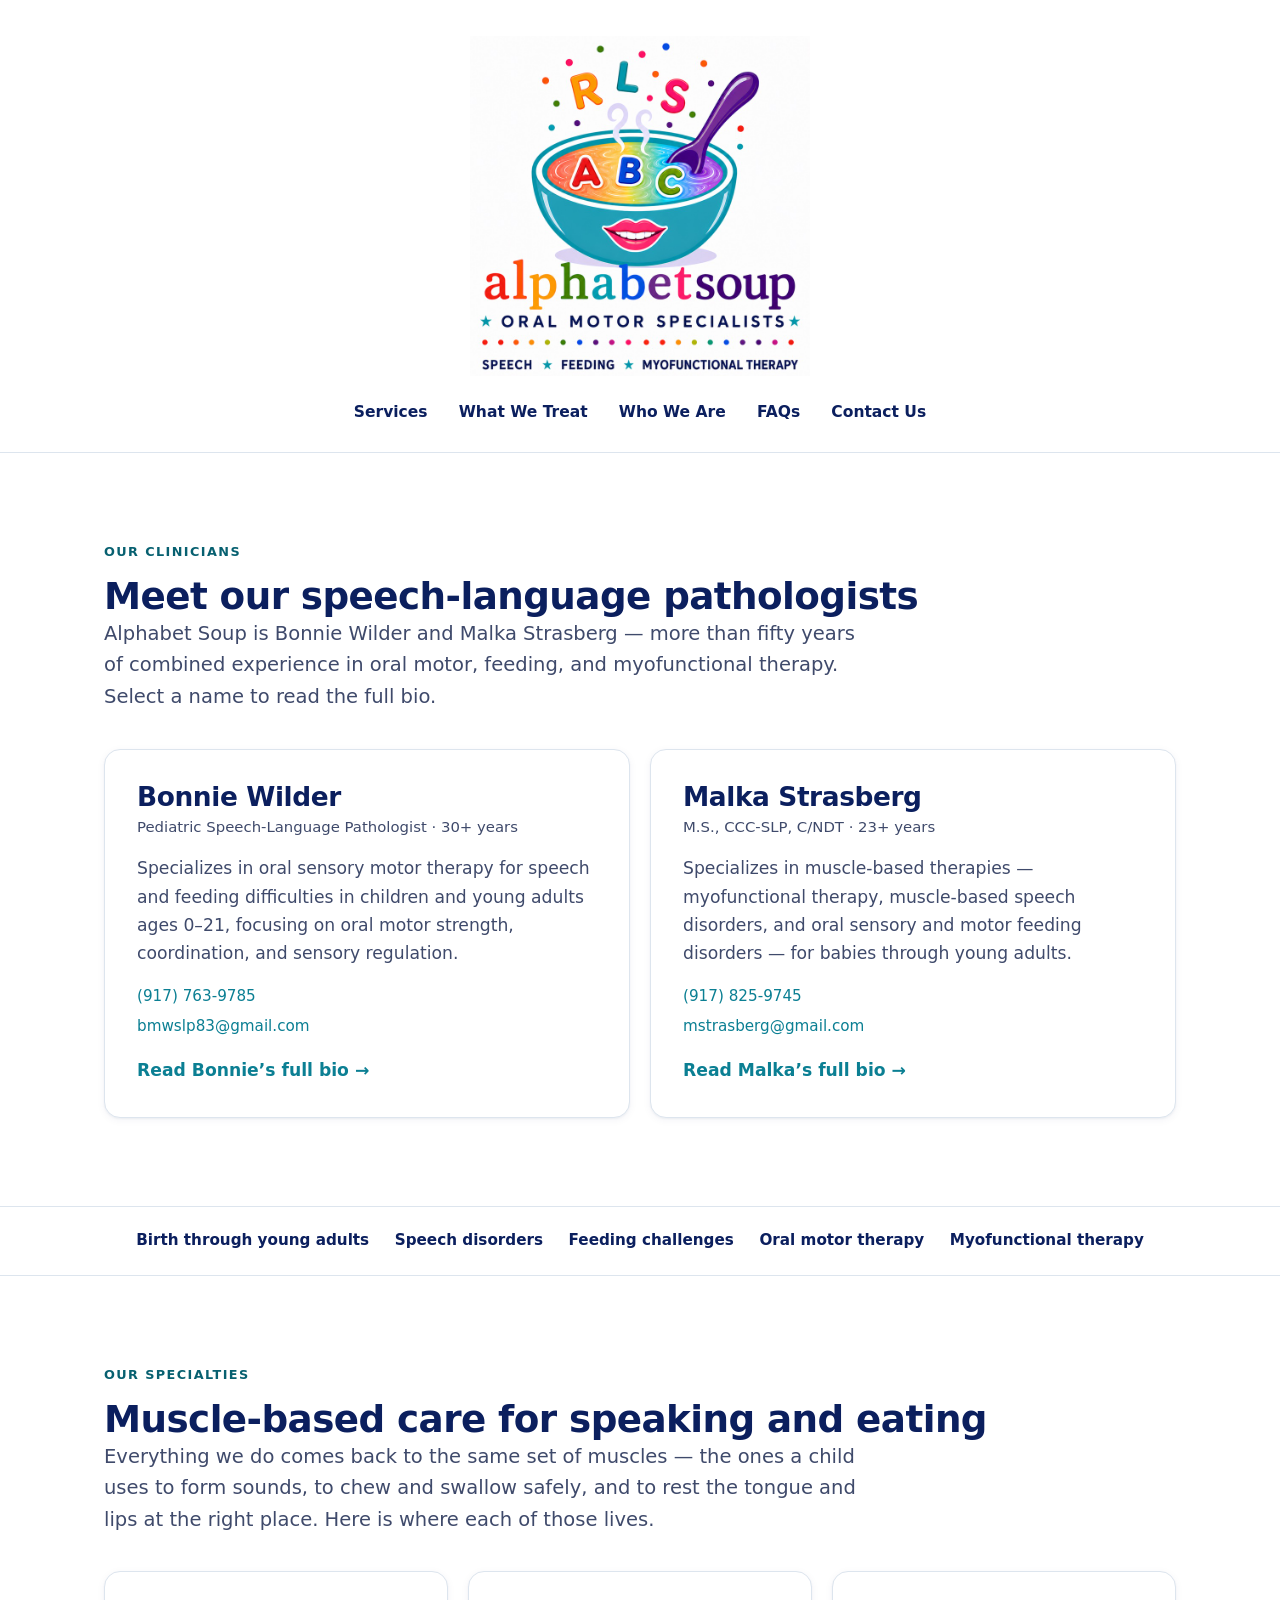
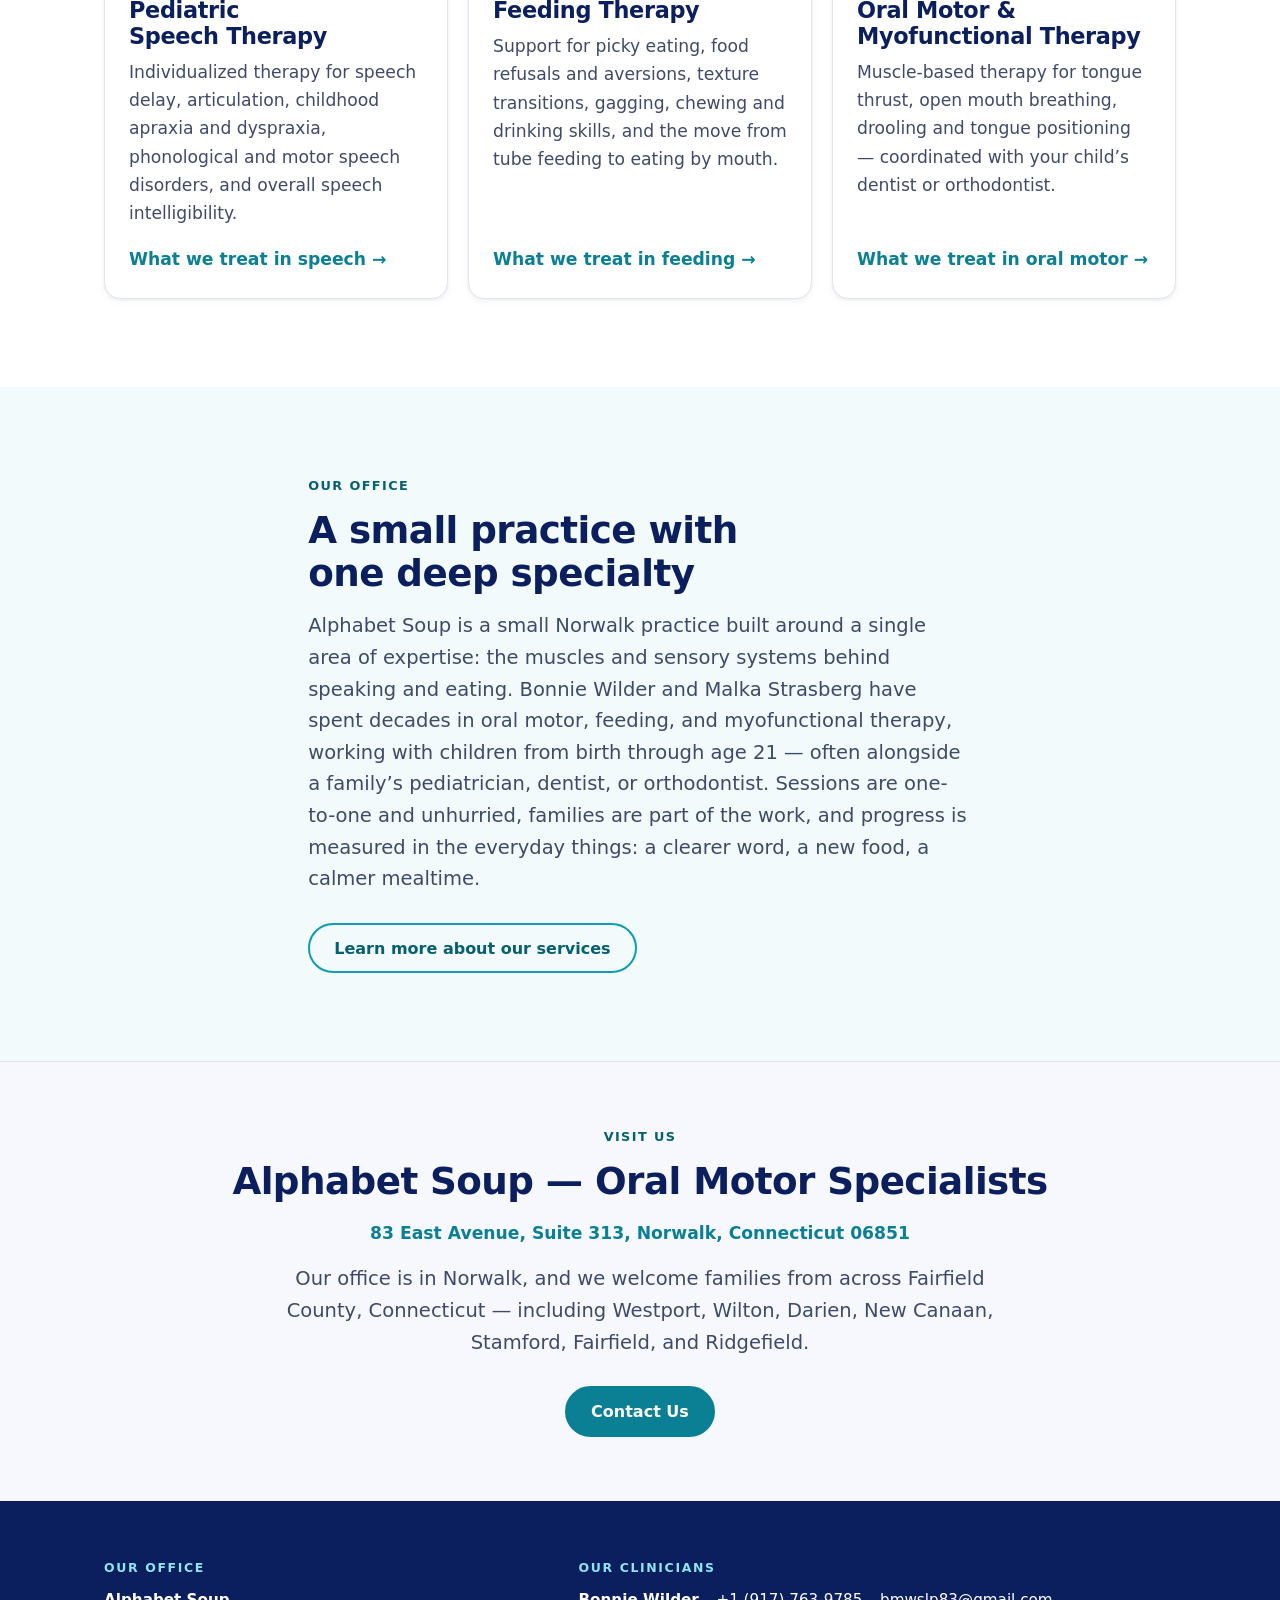
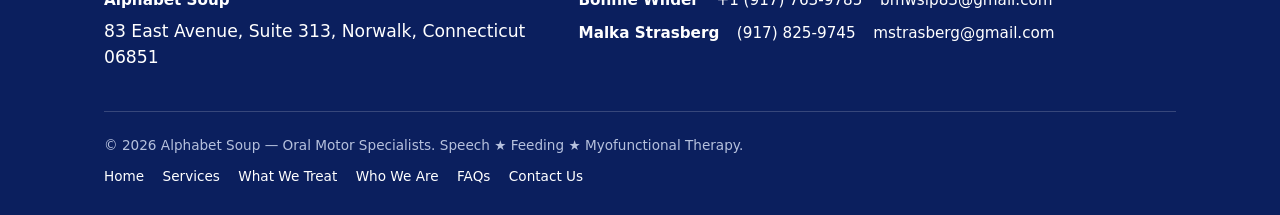
==== commit bc80f61b: "Restructure homepage and header; reduce palette - Header is now a centred logo with the nav centred " ====
--- a/index.html
+++ b/index.html
@@ -138,11 +138,9 @@
 <header class="site-header">
   <div class="wrap header-inner">
     <a class="brand" href="/">
-      <img class="brand-mark" src="/assets/mark.png" alt="" width="44" height="44">
-      <span>
-        <span class="brand-name">alphabet soup</span>
-        <span class="brand-sub">Oral Motor Specialists</span>
-      </span>
+      <img class="brand-logo" src="/assets/logo.jpg"
+           alt="Alphabet Soup — Oral Motor Specialists. Speech, feeding, myofunctional therapy."
+           width="800" height="800" fetchpriority="high">
     </a>
 
     <nav class="site-nav" aria-label="Primary">
@@ -159,29 +157,49 @@
 
 <main id="main">
 
-  <!-- ══════════════════════ HERO ══════════════════════ -->
-  <section class="hero">
-    <div class="wrap hero-grid">
-      <div>
-        <p class="eyebrow a-teal">Speech &#9733; Feeding &#9733; Myofunctional Therapy</p>
-        <h1>Helping Children Find Their Voice&mdash;and Enjoy Mealtimes</h1>
-        <p class="lede">
-          We provide individualized speech, feeding, oral motor, and myofunctional therapy
-          for infants, children, teens, and young adults. Our goal is to help every child
-          develop the skills needed for confident communication, safe and successful feeding,
-          and lifelong oral function in a supportive, family-centered environment.
-        </p>
-        <div class="btn-row">
-          <a class="btn" href="/contact">Schedule a Consultation</a>
-          <a class="btn btn-outline" href="/services">Learn About Our Services</a>
-        </div>
-      </div>
-
-      <div>
-        <img class="hero-logo" src="/assets/logo.jpg"
-             alt="Alphabet Soup — Oral Motor Specialists. Speech, feeding, myofunctional therapy."
-             width="800" height="800" fetchpriority="high">
-      </div>
+
+  <!-- ══════════════════════ OUR CLINICIANS ══════════════════════ -->
+  <section class="section clinicians">
+    <div class="wrap">
+      <p class="eyebrow a-teal">Our clinicians</p>
+      <h1 class="h1-compact">Meet our speech-language pathologists</h1>
+      <p class="lede">
+        Alphabet Soup is Bonnie Wilder and Malka Strasberg &mdash; more than fifty years
+        of combined experience in oral motor, feeding, and myofunctional therapy.
+        Select a name to read the full bio.
+      </p>
+
+      <ul class="clinician-grid">
+        <li class="clinician-card">
+          <h2><a href="/who-we-are#bonnie">Bonnie Wilder</a></h2>
+          <p class="clinician-role">Pediatric Speech-Language Pathologist &middot; 30+ years</p>
+          <p>
+            Specializes in oral sensory motor therapy for speech and feeding difficulties
+            in children and young adults ages 0&ndash;21, focusing on oral motor strength,
+            coordination, and sensory regulation.
+          </p>
+          <ul class="clinician-contact">
+            <li><a href="tel:+19177639785">(917)&nbsp;763-9785</a></li>
+            <li><a href="mailto:bmwslp83@gmail.com">bmwslp83@gmail.com</a></li>
+          </ul>
+          <a class="card-link" href="/who-we-are#bonnie">Read Bonnie&rsquo;s full bio</a>
+        </li>
+
+        <li class="clinician-card">
+          <h2><a href="/who-we-are#malka">Malka Strasberg</a></h2>
+          <p class="clinician-role">M.S., CCC-SLP, C/NDT &middot; 23+ years</p>
+          <p>
+            Specializes in muscle-based therapies &mdash; myofunctional therapy,
+            muscle-based speech disorders, and oral sensory and motor feeding disorders
+            &mdash; for babies through young adults.
+          </p>
+          <ul class="clinician-contact">
+            <li><a href="tel:+19178259745">(917)&nbsp;825-9745</a></li>
+            <li><a href="mailto:mstrasberg@gmail.com">mstrasberg@gmail.com</a></li>
+          </ul>
+          <a class="card-link" href="/who-we-are#malka">Read Malka&rsquo;s full bio</a>
+        </li>
+      </ul>
     </div>
   </section>
 
@@ -190,10 +208,10 @@
     <div class="wrap">
       <ul>
         <li class="a-teal">Birth through young adults</li>
-        <li class="a-magenta">Speech disorders</li>
-        <li class="a-orange">Feeding challenges</li>
+        <li>Speech disorders</li>
+        <li>Feeding challenges</li>
         <li class="a-purple">Oral motor therapy</li>
-        <li class="a-green">Myofunctional therapy</li>
+        <li>Myofunctional therapy</li>
       </ul>
     </div>
   </section>
@@ -211,7 +229,6 @@
 
       <ul class="grid-3">
         <li class="card a-teal">
-          <span class="card-dot" aria-hidden="true"></span>
           <h3>Pediatric Speech Therapy</h3>
           <p>
             Individualized therapy for speech delay, articulation, childhood apraxia
@@ -221,8 +238,7 @@
           <a class="card-link" href="/what-we-treat#speech">What we treat in speech</a>
         </li>
 
-        <li class="card a-magenta">
-          <span class="card-dot" aria-hidden="true"></span>
+        <li class="card">
           <h3>Feeding Therapy</h3>
           <p>
             Support for picky eating, food refusals and aversions, texture transitions,
@@ -233,7 +249,6 @@
         </li>
 
         <li class="card a-purple">
-          <span class="card-dot" aria-hidden="true"></span>
           <h3>Oral Motor &amp; Myofunctional Therapy</h3>
           <p>
             Muscle-based therapy for tongue thrust, open mouth breathing, drooling and
@@ -248,7 +263,7 @@
   <!-- ══════════════════ ABOUT OUR OFFICE ══════════════════ -->
   <section class="section section--tint">
     <div class="wrap measure">
-      <p class="eyebrow a-orange">Our office</p>
+      <p class="eyebrow">Our office</p>
       <h2>A small practice with one deep specialty</h2>
 
       <!-- ═══════════════════════════════════════════════════════════════
@@ -276,7 +291,7 @@
   <!-- ══════════════ CLOSING · WHERE TO FIND US ══════════════ -->
   <section class="cta-band">
     <div class="wrap">
-      <p class="eyebrow a-magenta" style="justify-content:center">Visit us</p>
+      <p class="eyebrow" style="justify-content:center">Visit us</p>
       <h2>Alphabet Soup — Oral Motor Specialists</h2>
       <address>
         <a href="https://www.google.com/maps/search/?api=1&amp;query=83+East+Avenue+Suite+313+Norwalk+CT+06851" target="_blank" rel="noopener">83 East Avenue, Suite&nbsp;313, Norwalk, Connecticut 06851</a>
@@ -306,37 +321,29 @@
   <div class="wrap">
     <div class="footer-grid">
 
-      <div>
-        <img class="footer-logo" src="/assets/logo.jpg"
-             alt="Alphabet Soup — Oral Motor Specialists. Speech, feeding, myofunctional therapy."
-             width="800" height="800" loading="lazy">
-      </div>
-
       <div class="footer-col">
         <h2>Our office</h2>
         <p class="footer-name">Alphabet Soup</p>
         <address>
           <a href="https://www.google.com/maps/search/?api=1&amp;query=83+East+Avenue+Suite+313+Norwalk+CT+06851" target="_blank" rel="noopener">
-            83 East Avenue, Suite&nbsp;313<br>
-            Norwalk, Connecticut 06851
+            83 East Avenue, Suite&nbsp;313, Norwalk, Connecticut 06851
           </a>
         </address>
-        <p style="margin-top:.6rem"><a href="/contact">Contact us</a></p>
       </div>
 
-      <div class="footer-col footer-contact">
-        <h2>Bonnie Wilder</h2>
-        <ul>
-          <li><a href="tel:+19177639785">+1 (917) 763-9785</a></li>
-          <li><a href="mailto:bmwslp83@gmail.com">bmwslp83@gmail.com</a></li>
-        </ul>
-      </div>
-
-      <div class="footer-col footer-contact">
-        <h2>Malka Strasberg</h2>
-        <ul>
-          <li><a href="tel:+19178259745">(917) 825-9745</a></li>
-          <li><a href="mailto:mstrasberg@gmail.com">mstrasberg@gmail.com</a></li>
+      <div class="footer-col">
+        <h2>Our clinicians</h2>
+        <ul class="footer-people">
+          <li>
+            <strong>Bonnie Wilder</strong>
+            <a href="tel:+19177639785">+1 (917) 763-9785</a>
+            <a href="mailto:bmwslp83@gmail.com">bmwslp83@gmail.com</a>
+          </li>
+          <li>
+            <strong>Malka Strasberg</strong>
+            <a href="tel:+19178259745">(917) 825-9745</a>
+            <a href="mailto:mstrasberg@gmail.com">mstrasberg@gmail.com</a>
+          </li>
         </ul>
       </div>
 
--- a/styles.css
+++ b/styles.css
@@ -6,8 +6,7 @@
    No framework, no build step, and no JavaScript anywhere on the site.
 
    The logo is loud, so the page is deliberately quiet: teal and navy do
-   the structural work, and the magenta / orange / purple / green show up
-   only as small punctuation (eyebrow dots, card accents, hover states).
+   all the structural work. No decorative dots, gradients, or accent bars.
 
    Light mode only — the logo assumes a white background.
    System fonts only — the site makes zero external requests.
@@ -25,9 +24,6 @@
   --teal-deep:   #076070;  /* deepest teal — hover states                */
   --navy:        #0b1f5e;  /* "ORAL MOTOR SPECIALISTS" type — headings   */
   --purple:      #4b0d8c;  /* the spoon                                  */
-  --magenta:     #fe2269;  /* the lips                                   */
-  --orange:      #fd9900;  /* the letter R                               */
-  --green:       #3aae3a;  /* the letter C                               */
 
   /* structural tokens, derived from the palette above */
   --bg:          #ffffff;
@@ -162,20 +158,9 @@
   color: var(--teal-deep);
   margin-bottom: .8rem;
 }
-.eyebrow::before {
-  content: "";
-  width: .55rem;
-  height: .55rem;
-  border-radius: 50%;
-  background: var(--accent, var(--teal));
-  flex: none;
-}
-
-.a-teal    { --accent: var(--teal); }
-.a-magenta { --accent: var(--magenta); }
-.a-orange  { --accent: var(--orange); }
-.a-purple  { --accent: var(--purple); }
-.a-green   { --accent: var(--green); }
+
+.a-teal   { --accent: var(--teal); }
+.a-purple { --accent: var(--purple); }
 
 /* ── buttons ──────────────────────────────────────────────────────────── */
 .btn {
@@ -224,43 +209,23 @@
 
 .header-inner {
   display: flex;
+  flex-direction: column;
+  align-items: center;
+  gap: 1rem;
+  padding-block: clamp(1.5rem, 1.1rem + 1.4vw, 2.25rem) 1rem;
+}
+
+.brand { display: block; text-decoration: none; line-height: 0; }
+.brand-logo {
+  width: 100%;
+  max-width: clamp(200px, 42vw, 340px);
+  height: auto;
+}
+
+.site-nav ul {
+  display: flex;
   flex-wrap: wrap;
-  align-items: center;
-  justify-content: space-between;
-  gap: .5rem 1.5rem;
-  padding-block: .85rem;
-}
-
-.brand {
-  display: flex;
-  align-items: center;
-  gap: .7rem;
-  text-decoration: none;
-  color: var(--ink);
-}
-.brand-mark { width: 44px; height: 44px; flex: none; }
-.brand-name {
-  display: block;
-  font-family: var(--font-display);
-  font-weight: 800;
-  font-size: 1.4rem;
-  line-height: 1.05;
-  letter-spacing: -.02em;
-  color: var(--teal-dark);
-}
-.brand-sub {
-  display: block;
-  font-size: .68rem;
-  font-weight: 700;
-  letter-spacing: .13em;
-  text-transform: uppercase;
-  color: var(--navy);
-  margin-top: .15rem;
-}
-
-.site-nav ul {
-  display: flex;
-  flex-wrap: wrap;
+  justify-content: center;
   gap: .25rem .35rem;
 }
 .site-nav a {
@@ -270,7 +235,7 @@
   font-size: .97rem;
   color: var(--navy);
   text-decoration: none;
-  padding: .5rem .7rem;
+  padding: .5rem .8rem;
   border-radius: 999px;
   border-bottom: 3px solid transparent;
   transition: background-color .16s ease, color .16s ease;
@@ -280,53 +245,55 @@
 .site-nav a[aria-current="page"] {
   color: var(--teal-deep);
   background: var(--tint);
-  border-bottom-color: var(--magenta);
+  border-bottom-color: var(--teal);
   border-radius: 999px 999px 4px 4px;
 }
 
-@media (min-width: 760px) {
-  .site-header { position: sticky; top: 0; z-index: 40; }
-  :target { scroll-margin-top: 6.5rem; }
-}
+:target { scroll-margin-top: 1.5rem; }
 
 @media (max-width: 759px) {
-  .header-inner { padding-block: .7rem .35rem; }
-  .site-nav { width: 100%; border-top: 1px solid var(--line-soft); padding-top: .35rem; }
-  .site-nav ul { justify-content: flex-start; }
-  .site-nav a { font-size: .92rem; padding: .45rem .6rem; }
-  :target { scroll-margin-top: 1.5rem; }
-}
-
-@media (max-width: 400px) {
-  .brand-mark { width: 38px; height: 38px; }
-  .brand-name { font-size: 1.2rem; }
-  .brand-sub { font-size: .6rem; letter-spacing: .1em; }
-}
-
-/* ═══ HOME · HERO ═════════════════════════════════════════════════════════ */
-.hero {
-  background: #fff;
-  padding-block: clamp(2.25rem, 1.4rem + 3.6vw, 4.25rem) clamp(2.5rem, 1.6rem + 3.8vw, 4.5rem);
-}
-
-.hero-grid {
+  .site-nav a { font-size: .9rem; padding: .45rem .6rem; }
+}
+
+/* the homepage h1 sits mid-page now, so it reads at section scale */
+.h1-compact { font-size: clamp(1.55rem, 1.25rem + 1.35vw, 2.35rem); }
+
+/* ═══ HOME · CLINICIANS ═══════════════════════════════════════════════════ */
+.clinician-grid {
   display: grid;
-  gap: clamp(1.75rem, 1rem + 3vw, 3.25rem);
-  align-items: center;
-}
-
-@media (min-width: 900px) {
-  .hero-grid { grid-template-columns: minmax(0, 1.05fr) minmax(0, .95fr); }
-}
-
-.hero-logo {
-  width: 100%;
-  max-width: 420px;
-  margin-inline: auto;
+  gap: 1.25rem;
+  grid-template-columns: 1fr;
+  margin-top: 2.25rem;
+}
+@media (min-width: 760px) { .clinician-grid { grid-template-columns: repeat(2, minmax(0, 1fr)); } }
+
+.clinician-card {
+  background: var(--surface);
+  border: 1px solid var(--line);
   border-radius: var(--radius);
-}
-
-.hero h1 { margin-bottom: 1rem; }
+  padding: clamp(1.5rem, 1.2rem + 1vw, 2rem);
+  box-shadow: var(--shadow-sm);
+  display: flex;
+  flex-direction: column;
+  min-width: 0;
+}
+.clinician-card h2 { font-size: clamp(1.35rem, 1.2rem + .6vw, 1.65rem); margin-bottom: .2rem; }
+.clinician-card h2 a { color: var(--ink); text-decoration: none; }
+.clinician-card h2 a:hover { color: var(--teal-deep); text-decoration: underline; }
+.clinician-role {
+  color: var(--muted);
+  font-size: .93rem;
+  margin-bottom: .9rem;
+}
+.clinician-card > p { color: var(--ink-soft); }
+.clinician-contact {
+  display: grid;
+  gap: .3rem;
+  margin-top: 1rem;
+  font-size: .95rem;
+}
+.clinician-contact a { text-decoration: none; overflow-wrap: anywhere; }
+.clinician-contact a:hover { text-decoration: underline; }
 
 /* ── "who we help" strip ──────────────────────────────────────────────── */
 .strip {
@@ -348,14 +315,6 @@
   font-weight: 700;
   font-size: .95rem;
   color: var(--navy);
-}
-.strip li::before {
-  content: "";
-  width: .5rem;
-  height: .5rem;
-  border-radius: 50%;
-  background: var(--accent, var(--teal));
-  flex: none;
 }
 
 /* ── cards ────────────────────────────────────────────────────────────── */
@@ -378,13 +337,6 @@
   display: flex;
   flex-direction: column;
   min-width: 0;
-}
-.card-dot {
-  width: .7rem;
-  height: .7rem;
-  border-radius: 50%;
-  background: var(--accent, var(--teal));
-  margin-bottom: .9rem;
 }
 .card h3 { margin-bottom: .5rem; }
 .card p { color: var(--ink-soft); }
@@ -452,21 +404,11 @@
 .prose > * + * { margin-top: 1.1rem; }
 .prose h3 { margin-top: 2rem; }
 
-.list-check { margin-top: 1.25rem; display: grid; gap: .7rem; }
+.list-check { margin-top: 1.25rem; display: grid; }
 .list-check li {
-  position: relative;
-  padding-left: 1.75rem;
   min-width: 0;
-}
-.list-check li::before {
-  content: "";
-  position: absolute;
-  left: 0;
-  top: .55em;
-  width: .6rem;
-  height: .6rem;
-  border-radius: 50%;
-  background: var(--accent, var(--teal));
+  padding-block: .6rem;
+  border-bottom: 1px solid var(--line-soft);
 }
 .list-check strong { color: var(--ink); }
 
@@ -709,16 +651,18 @@
   gap: 2rem;
   grid-template-columns: 1fr;
 }
-@media (min-width: 720px)  { .footer-grid { grid-template-columns: repeat(2, minmax(0, 1fr)); } }
-@media (min-width: 1000px) { .footer-grid { grid-template-columns: 15rem repeat(3, minmax(0, 1fr)); } }
-
-.footer-logo {
-  width: 100%;
-  max-width: 11rem;
-  border-radius: 12px;
-  background: #fff;
-  padding: .5rem;
-}
+@media (min-width: 760px) { .footer-grid { grid-template-columns: minmax(0, 1fr) minmax(0, 1.35fr); } }
+
+/* each clinician on a single line: name, phone, email */
+.footer-people { display: grid; gap: .7rem; }
+.footer-people li {
+  display: flex;
+  flex-wrap: wrap;
+  align-items: baseline;
+  gap: .3rem 1.1rem;
+  font-size: .95rem;
+}
+.footer-people strong { color: #fff; font-weight: 700; }
 
 .footer-col h2 {
   font-size: .78rem;
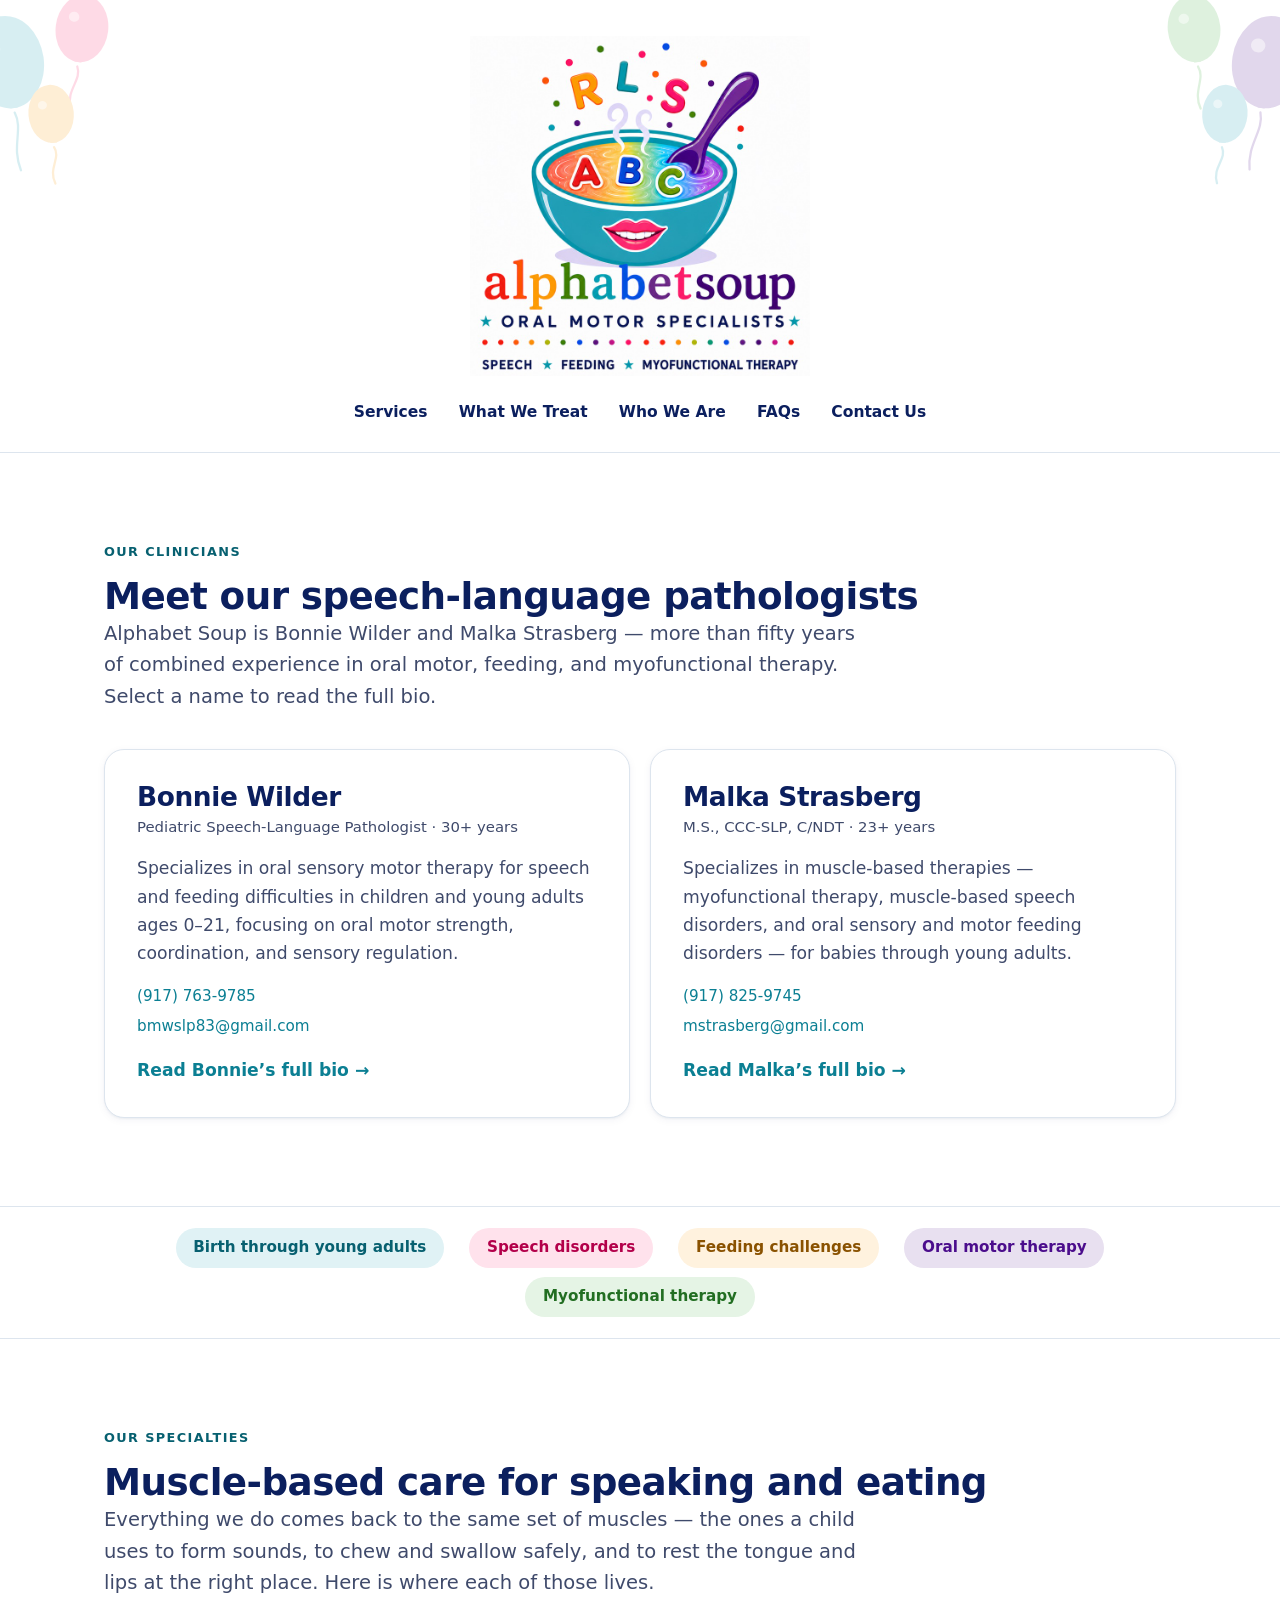
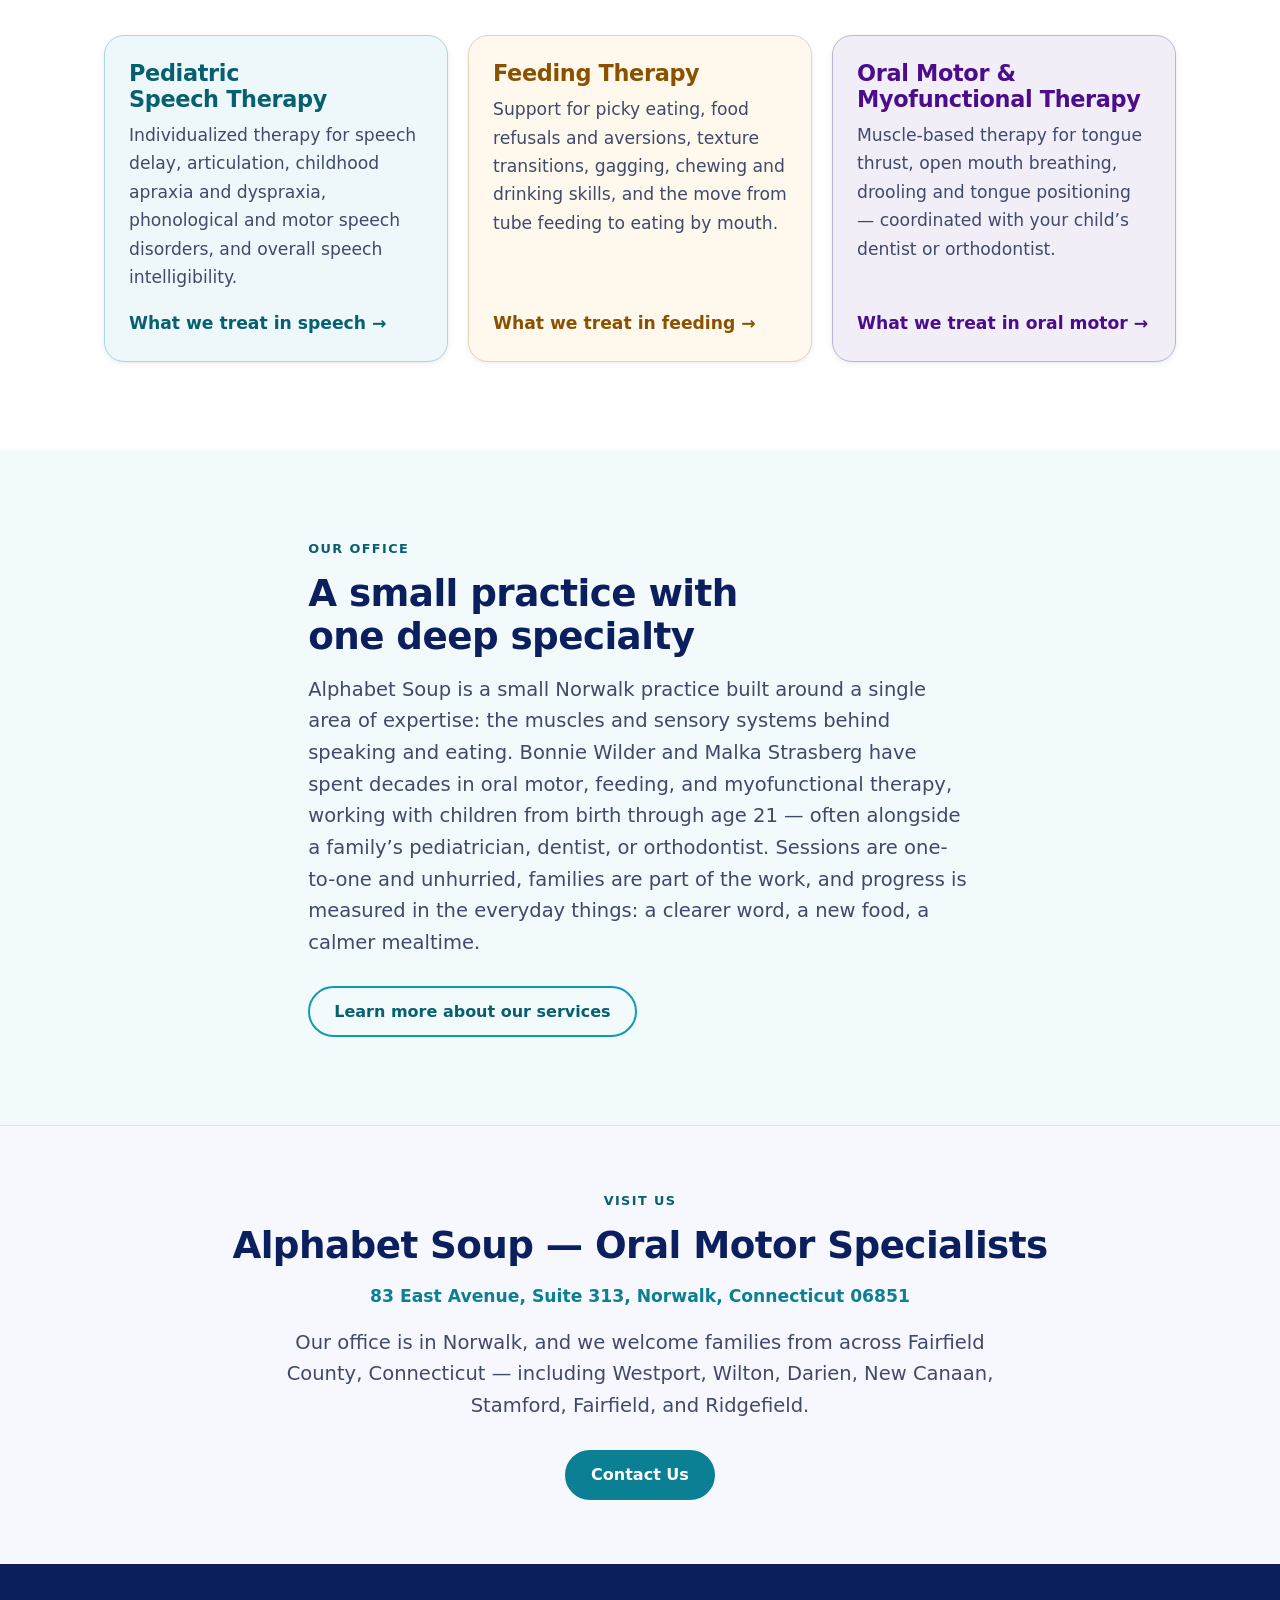
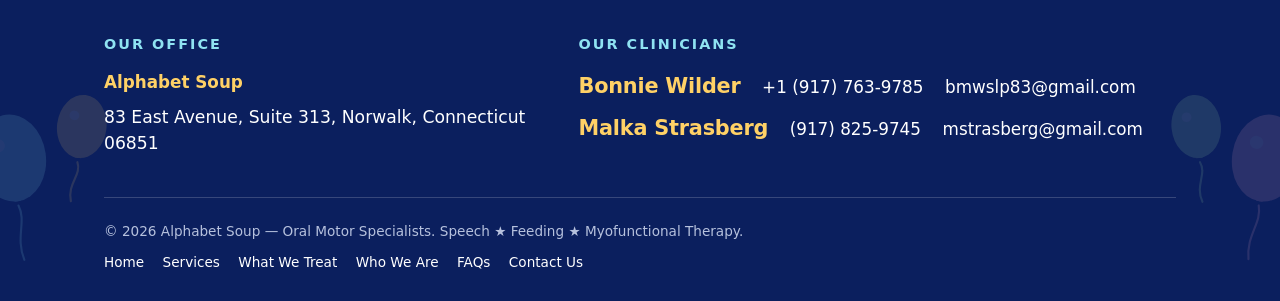
==== commit 781ae3e6: "Bring colour back; add balloon motif; brighten footer The site had drifted corporate. This is a paed" ====
--- a/index.html
+++ b/index.html
@@ -208,10 +208,10 @@
     <div class="wrap">
       <ul>
         <li class="a-teal">Birth through young adults</li>
-        <li>Speech disorders</li>
-        <li>Feeding challenges</li>
+        <li class="a-magenta">Speech disorders</li>
+        <li class="a-orange">Feeding challenges</li>
         <li class="a-purple">Oral motor therapy</li>
-        <li>Myofunctional therapy</li>
+        <li class="a-green">Myofunctional therapy</li>
       </ul>
     </div>
   </section>
@@ -238,7 +238,7 @@
           <a class="card-link" href="/what-we-treat#speech">What we treat in speech</a>
         </li>
 
-        <li class="card">
+        <li class="card a-orange">
           <h3>Feeding Therapy</h3>
           <p>
             Support for picky eating, food refusals and aversions, texture transitions,
--- a/styles.css
+++ b/styles.css
@@ -24,6 +24,17 @@
   --teal-deep:   #076070;  /* deepest teal — hover states                */
   --navy:        #0b1f5e;  /* "ORAL MOTOR SPECIALISTS" type — headings   */
   --purple:      #4b0d8c;  /* the spoon                                  */
+  --magenta:     #fe2269;  /* the lips                                   */
+  --orange:      #fd9900;  /* the letter R                               */
+  --green:       #3aae3a;  /* the letter C                               */
+
+  /* darkened variants — the raw logo colours fail contrast as text.
+     Use these anywhere colour carries words. */
+  --teal-ink:    #076070;
+  --purple-ink:  #4b0d8c;
+  --magenta-ink: #b3004a;
+  --orange-ink:  #8a5200;
+  --green-ink:   #226e22;
 
   /* structural tokens, derived from the palette above */
   --bg:          #ffffff;
@@ -39,7 +50,7 @@
   --shadow-sm: 0 1px 2px rgb(11 31 94 / .05), 0 2px 8px rgb(11 31 94 / .05);
   --shadow-md: 0 2px 4px rgb(11 31 94 / .05), 0 14px 34px rgb(11 31 94 / .09);
 
-  --radius:    16px;
+  --radius:    20px;
   --radius-sm: 10px;
   --wrap:      72rem;
   --gutter:    clamp(1.15rem, 4vw, 2.5rem);
@@ -159,8 +170,20 @@
   margin-bottom: .8rem;
 }
 
-.a-teal   { --accent: var(--teal); }
-.a-purple { --accent: var(--purple); }
+/* Each a-* class sets a colour pair: --accent for shapes and fills,
+   --accent-ink for anything that has to be legible as text. */
+.a-teal    { --accent: var(--teal);    --accent-ink: var(--teal-ink); }
+.a-purple  { --accent: var(--purple);  --accent-ink: var(--purple-ink); }
+.a-magenta { --accent: var(--magenta); --accent-ink: var(--magenta-ink); }
+.a-orange  { --accent: var(--orange);  --accent-ink: var(--orange-ink); }
+.a-green   { --accent: var(--green);   --accent-ink: var(--green-ink); }
+
+/* section headings pick up their section's colour */
+.a-teal > h2, .a-purple > h2, .a-magenta > h2, .a-orange > h2, .a-green > h2,
+.topic.a-teal > h2, .topic.a-purple > h2, .topic.a-orange > h2 {
+  color: var(--accent-ink, var(--ink));
+}
+.eyebrow { color: var(--accent-ink, var(--teal-deep)); }
 
 /* ── buttons ──────────────────────────────────────────────────────────── */
 .btn {
@@ -203,8 +226,31 @@
    onto a second row underneath the logo.
    ═══════════════════════════════════════════════════════════════════════ */
 .site-header {
+  position: relative;
+  overflow: hidden;
   background: #fff;
   border-bottom: 1px solid var(--line);
+}
+/* Faded balloons drifting at either edge. Decorative only, so they are
+   background images rather than markup — nothing for a screen reader to
+   announce, and they cannot push the layout around. */
+.site-header::before,
+.site-header::after {
+  content: "";
+  position: absolute;
+  top: -1.5rem;
+  width: 15rem;
+  height: 17rem;
+  background-repeat: no-repeat;
+  background-size: contain;
+  opacity: .16;
+  pointer-events: none;
+}
+.site-header::before { left: -3.5rem;  background-image: url("data:image/svg+xml,%3Csvg%20xmlns%3D%22http%3A%2F%2Fwww.w3.org%2F2000%2Fsvg%22%20viewBox%3D%220%200%20260%20300%22%3E%3Cg%20transform%3D%22rotate%28-8%2070%2095%29%22%3E%3Cellipse%20cx%3D%2270%22%20cy%3D%2295%22%20rx%3D%2240%22%20ry%3D%2251.2%22%20fill%3D%22%230e9cb4%22%2F%3E%3Cellipse%20cx%3D%2256.0%22%20cy%3D%2278.616%22%20rx%3D%228.0%22%20ry%3D%227.68%22%20fill%3D%22%23fff%22%20opacity%3D%22.5%22%2F%3E%3Cpath%20d%3D%22M66%2C146.2%20l4%2C-7%20l4%2C7%20z%22%20fill%3D%22%230e9cb4%22%2F%3E%3Cpath%20d%3D%22M70%2C151.2%20c7%2C20.0%20-9%2C36.0%20-2%2C64.0%22%20fill%3D%22none%22%20stroke%3D%22%230e9cb4%22%20stroke-width%3D%222.5%22%20stroke-linecap%3D%22round%22%2F%3E%3C%2Fg%3E%3Cg%20transform%3D%22rotate%287%20152%2058%29%22%3E%3Cellipse%20cx%3D%22152%22%20cy%3D%2258%22%20rx%3D%2229%22%20ry%3D%2237.12%22%20fill%3D%22%23fe2269%22%2F%3E%3Cellipse%20cx%3D%22141.85%22%20cy%3D%2246.1216%22%20rx%3D%225.800000000000001%22%20ry%3D%225.568%22%20fill%3D%22%23fff%22%20opacity%3D%22.5%22%2F%3E%3Cpath%20d%3D%22M148%2C95.12%20l4%2C-7%20l4%2C7%20z%22%20fill%3D%22%23fe2269%22%2F%3E%3Cpath%20d%3D%22M152%2C100.12%20c7%2C14.5%20-9%2C26.1%20-2%2C46.400000000000006%22%20fill%3D%22none%22%20stroke%3D%22%23fe2269%22%20stroke-width%3D%222.5%22%20stroke-linecap%3D%22round%22%2F%3E%3C%2Fg%3E%3Cg%20transform%3D%22rotate%28-5%20118%20152%29%22%3E%3Cellipse%20cx%3D%22118%22%20cy%3D%22152%22%20rx%3D%2225%22%20ry%3D%2232.0%22%20fill%3D%22%23fd9900%22%2F%3E%3Cellipse%20cx%3D%22109.25%22%20cy%3D%22141.76%22%20rx%3D%225.0%22%20ry%3D%224.8%22%20fill%3D%22%23fff%22%20opacity%3D%22.5%22%2F%3E%3Cpath%20d%3D%22M114%2C184.0%20l4%2C-7%20l4%2C7%20z%22%20fill%3D%22%23fd9900%22%2F%3E%3Cpath%20d%3D%22M118%2C189.0%20c7%2C12.5%20-9%2C22.5%20-2%2C40.0%22%20fill%3D%22none%22%20stroke%3D%22%23fd9900%22%20stroke-width%3D%222.5%22%20stroke-linecap%3D%22round%22%2F%3E%3C%2Fg%3E%3C%2Fsvg%3E"); }
+.site-header::after  { right: -3.5rem; background-image: url("data:image/svg+xml,%3Csvg%20xmlns%3D%22http%3A%2F%2Fwww.w3.org%2F2000%2Fsvg%22%20viewBox%3D%220%200%20260%20300%22%3E%3Cg%20transform%3D%22rotate%289%20190%2095%29%22%3E%3Cellipse%20cx%3D%22190%22%20cy%3D%2295%22%20rx%3D%2240%22%20ry%3D%2251.2%22%20fill%3D%22%234b0d8c%22%2F%3E%3Cellipse%20cx%3D%22176.0%22%20cy%3D%2278.616%22%20rx%3D%228.0%22%20ry%3D%227.68%22%20fill%3D%22%23fff%22%20opacity%3D%22.5%22%2F%3E%3Cpath%20d%3D%22M186%2C146.2%20l4%2C-7%20l4%2C7%20z%22%20fill%3D%22%234b0d8c%22%2F%3E%3Cpath%20d%3D%22M190%2C151.2%20c7%2C20.0%20-9%2C36.0%20-2%2C64.0%22%20fill%3D%22none%22%20stroke%3D%22%234b0d8c%22%20stroke-width%3D%222.5%22%20stroke-linecap%3D%22round%22%2F%3E%3C%2Fg%3E%3Cg%20transform%3D%22rotate%28-6%20108%2058%29%22%3E%3Cellipse%20cx%3D%22108%22%20cy%3D%2258%22%20rx%3D%2229%22%20ry%3D%2237.12%22%20fill%3D%22%233aae3a%22%2F%3E%3Cellipse%20cx%3D%2297.85%22%20cy%3D%2246.1216%22%20rx%3D%225.800000000000001%22%20ry%3D%225.568%22%20fill%3D%22%23fff%22%20opacity%3D%22.5%22%2F%3E%3Cpath%20d%3D%22M104%2C95.12%20l4%2C-7%20l4%2C7%20z%22%20fill%3D%22%233aae3a%22%2F%3E%3Cpath%20d%3D%22M108%2C100.12%20c7%2C14.5%20-9%2C26.1%20-2%2C46.400000000000006%22%20fill%3D%22none%22%20stroke%3D%22%233aae3a%22%20stroke-width%3D%222.5%22%20stroke-linecap%3D%22round%22%2F%3E%3C%2Fg%3E%3Cg%20transform%3D%22rotate%285%20142%20152%29%22%3E%3Cellipse%20cx%3D%22142%22%20cy%3D%22152%22%20rx%3D%2225%22%20ry%3D%2232.0%22%20fill%3D%22%230e9cb4%22%2F%3E%3Cellipse%20cx%3D%22133.25%22%20cy%3D%22141.76%22%20rx%3D%225.0%22%20ry%3D%224.8%22%20fill%3D%22%23fff%22%20opacity%3D%22.5%22%2F%3E%3Cpath%20d%3D%22M138%2C184.0%20l4%2C-7%20l4%2C7%20z%22%20fill%3D%22%230e9cb4%22%2F%3E%3Cpath%20d%3D%22M142%2C189.0%20c7%2C12.5%20-9%2C22.5%20-2%2C40.0%22%20fill%3D%22none%22%20stroke%3D%22%230e9cb4%22%20stroke-width%3D%222.5%22%20stroke-linecap%3D%22round%22%2F%3E%3C%2Fg%3E%3C%2Fsvg%3E"); }
+
+@media (max-width: 900px) {
+  .site-header::before, .site-header::after { display: none; }
 }
 
 .header-inner {
@@ -308,13 +354,13 @@
   gap: .6rem 1.6rem;
 }
 .strip li {
-  display: flex;
-  align-items: center;
-  gap: .55rem;
   font-family: var(--font-display);
   font-weight: 700;
   font-size: .95rem;
-  color: var(--navy);
+  color: var(--accent-ink, var(--navy));
+  background: color-mix(in srgb, var(--accent, var(--teal)) 13%, #fff);
+  border-radius: 999px;
+  padding: .45rem 1.1rem;
 }
 
 /* ── cards ────────────────────────────────────────────────────────────── */
@@ -329,8 +375,8 @@
 
 .card {
   position: relative;
-  background: var(--surface);
-  border: 1px solid var(--line);
+  background: color-mix(in srgb, var(--accent, var(--teal)) 7%, #fff);
+  border: 1px solid color-mix(in srgb, var(--accent, var(--teal)) 22%, var(--line));
   border-radius: var(--radius);
   padding: 1.6rem 1.5rem 1.5rem;
   box-shadow: var(--shadow-sm);
@@ -338,14 +384,14 @@
   flex-direction: column;
   min-width: 0;
 }
-.card h3 { margin-bottom: .5rem; }
+.card h3 { margin-bottom: .5rem; color: var(--accent-ink, var(--ink)); }
 .card p { color: var(--ink-soft); }
 .card-link {
   margin-top: auto;
   padding-top: 1.1rem;
   font-family: var(--font-display);
   font-weight: 700;
-  color: var(--teal-dark);
+  color: var(--accent-ink, var(--teal-dark));
   text-decoration: none;
 }
 .card-link:hover { color: var(--teal-deep); text-decoration: underline; }
@@ -639,10 +685,28 @@
 
 /* ═══ FOOTER ══════════════════════════════════════════════════════════════ */
 .site-footer {
+  position: relative;
+  overflow: hidden;
   background: var(--navy);
-  color: #d7deef;
-  padding-block: clamp(2.5rem, 1.9rem + 2.6vw, 3.75rem) 1.75rem;
-}
+  color: #e7edfb;
+  padding-block: clamp(3rem, 2.2rem + 3vw, 4.5rem) 1.75rem;
+}
+.site-footer::before,
+.site-footer::after {
+  content: "";
+  position: absolute;
+  bottom: -2rem;
+  width: 14rem;
+  height: 16rem;
+  background-repeat: no-repeat;
+  background-size: contain;
+  opacity: .13;
+  pointer-events: none;
+}
+.site-footer::before { left: -3rem;  background-image: url("data:image/svg+xml,%3Csvg%20xmlns%3D%22http%3A%2F%2Fwww.w3.org%2F2000%2Fsvg%22%20viewBox%3D%220%200%20260%20300%22%3E%3Cg%20transform%3D%22rotate%28-8%2070%2095%29%22%3E%3Cellipse%20cx%3D%2270%22%20cy%3D%2295%22%20rx%3D%2240%22%20ry%3D%2251.2%22%20fill%3D%22%238fe3f2%22%2F%3E%3Cellipse%20cx%3D%2256.0%22%20cy%3D%2278.616%22%20rx%3D%228.0%22%20ry%3D%227.68%22%20fill%3D%22%23fff%22%20opacity%3D%22.5%22%2F%3E%3Cpath%20d%3D%22M66%2C146.2%20l4%2C-7%20l4%2C7%20z%22%20fill%3D%22%238fe3f2%22%2F%3E%3Cpath%20d%3D%22M70%2C151.2%20c7%2C20.0%20-9%2C36.0%20-2%2C64.0%22%20fill%3D%22none%22%20stroke%3D%22%238fe3f2%22%20stroke-width%3D%222.5%22%20stroke-linecap%3D%22round%22%2F%3E%3C%2Fg%3E%3Cg%20transform%3D%22rotate%287%20152%2058%29%22%3E%3Cellipse%20cx%3D%22152%22%20cy%3D%2258%22%20rx%3D%2229%22%20ry%3D%2237.12%22%20fill%3D%22%23ffd166%22%2F%3E%3Cellipse%20cx%3D%22141.85%22%20cy%3D%2246.1216%22%20rx%3D%225.800000000000001%22%20ry%3D%225.568%22%20fill%3D%22%23fff%22%20opacity%3D%22.5%22%2F%3E%3Cpath%20d%3D%22M148%2C95.12%20l4%2C-7%20l4%2C7%20z%22%20fill%3D%22%23ffd166%22%2F%3E%3Cpath%20d%3D%22M152%2C100.12%20c7%2C14.5%20-9%2C26.1%20-2%2C46.400000000000006%22%20fill%3D%22none%22%20stroke%3D%22%23ffd166%22%20stroke-width%3D%222.5%22%20stroke-linecap%3D%22round%22%2F%3E%3C%2Fg%3E%3C%2Fsvg%3E"); }
+.site-footer::after  { right: -3rem; background-image: url("data:image/svg+xml,%3Csvg%20xmlns%3D%22http%3A%2F%2Fwww.w3.org%2F2000%2Fsvg%22%20viewBox%3D%220%200%20260%20300%22%3E%3Cg%20transform%3D%22rotate%289%20190%2095%29%22%3E%3Cellipse%20cx%3D%22190%22%20cy%3D%2295%22%20rx%3D%2240%22%20ry%3D%2251.2%22%20fill%3D%22%23f7a8c4%22%2F%3E%3Cellipse%20cx%3D%22176.0%22%20cy%3D%2278.616%22%20rx%3D%228.0%22%20ry%3D%227.68%22%20fill%3D%22%23fff%22%20opacity%3D%22.5%22%2F%3E%3Cpath%20d%3D%22M186%2C146.2%20l4%2C-7%20l4%2C7%20z%22%20fill%3D%22%23f7a8c4%22%2F%3E%3Cpath%20d%3D%22M190%2C151.2%20c7%2C20.0%20-9%2C36.0%20-2%2C64.0%22%20fill%3D%22none%22%20stroke%3D%22%23f7a8c4%22%20stroke-width%3D%222.5%22%20stroke-linecap%3D%22round%22%2F%3E%3C%2Fg%3E%3Cg%20transform%3D%22rotate%28-6%20108%2058%29%22%3E%3Cellipse%20cx%3D%22108%22%20cy%3D%2258%22%20rx%3D%2229%22%20ry%3D%2237.12%22%20fill%3D%22%23a8e6a3%22%2F%3E%3Cellipse%20cx%3D%2297.85%22%20cy%3D%2246.1216%22%20rx%3D%225.800000000000001%22%20ry%3D%225.568%22%20fill%3D%22%23fff%22%20opacity%3D%22.5%22%2F%3E%3Cpath%20d%3D%22M104%2C95.12%20l4%2C-7%20l4%2C7%20z%22%20fill%3D%22%23a8e6a3%22%2F%3E%3Cpath%20d%3D%22M108%2C100.12%20c7%2C14.5%20-9%2C26.1%20-2%2C46.400000000000006%22%20fill%3D%22none%22%20stroke%3D%22%23a8e6a3%22%20stroke-width%3D%222.5%22%20stroke-linecap%3D%22round%22%2F%3E%3C%2Fg%3E%3C%2Fsvg%3E"); }
+@media (max-width: 900px) { .site-footer::before, .site-footer::after { display: none; } }
+.site-footer .wrap { position: relative; z-index: 1; }
 .site-footer a { color: #ffffff; text-decoration: none; }
 .site-footer a:hover { color: #8fe3f2; text-decoration: underline; }
 
@@ -654,32 +718,38 @@
 @media (min-width: 760px) { .footer-grid { grid-template-columns: minmax(0, 1fr) minmax(0, 1.35fr); } }
 
 /* each clinician on a single line: name, phone, email */
-.footer-people { display: grid; gap: .7rem; }
+.footer-people { display: grid; gap: 1.1rem; }
 .footer-people li {
   display: flex;
   flex-wrap: wrap;
   align-items: baseline;
-  gap: .3rem 1.1rem;
-  font-size: .95rem;
-}
-.footer-people strong { color: #fff; font-weight: 700; }
+  gap: .35rem 1.35rem;
+  font-size: 1.05rem;
+}
+.footer-people strong {
+  font-family: var(--font-display);
+  color: #ffd166;
+  font-weight: 800;
+  font-size: 1.3rem;
+  letter-spacing: -.01em;
+}
 
 .footer-col h2 {
-  font-size: .78rem;
-  letter-spacing: .13em;
+  font-size: .9rem;
+  letter-spacing: .14em;
   text-transform: uppercase;
   color: #8fe3f2;
-  margin-bottom: .8rem;
-}
-.footer-col p, .footer-col li { font-size: .95rem; }
+  margin-bottom: 1rem;
+}
+.footer-col p, .footer-col li { font-size: 1.05rem; }
 .footer-col ul { display: grid; gap: .5rem; }
 .footer-col address { font-style: normal; line-height: 1.55; }
 .footer-name {
   font-family: var(--font-display);
   font-weight: 800;
-  color: #fff;
-  font-size: 1.05rem;
-  margin-bottom: .3rem;
+  color: #ffd166;
+  font-size: 1.3rem;
+  margin-bottom: .45rem;
 }
 .footer-contact a { overflow-wrap: anywhere; }
 
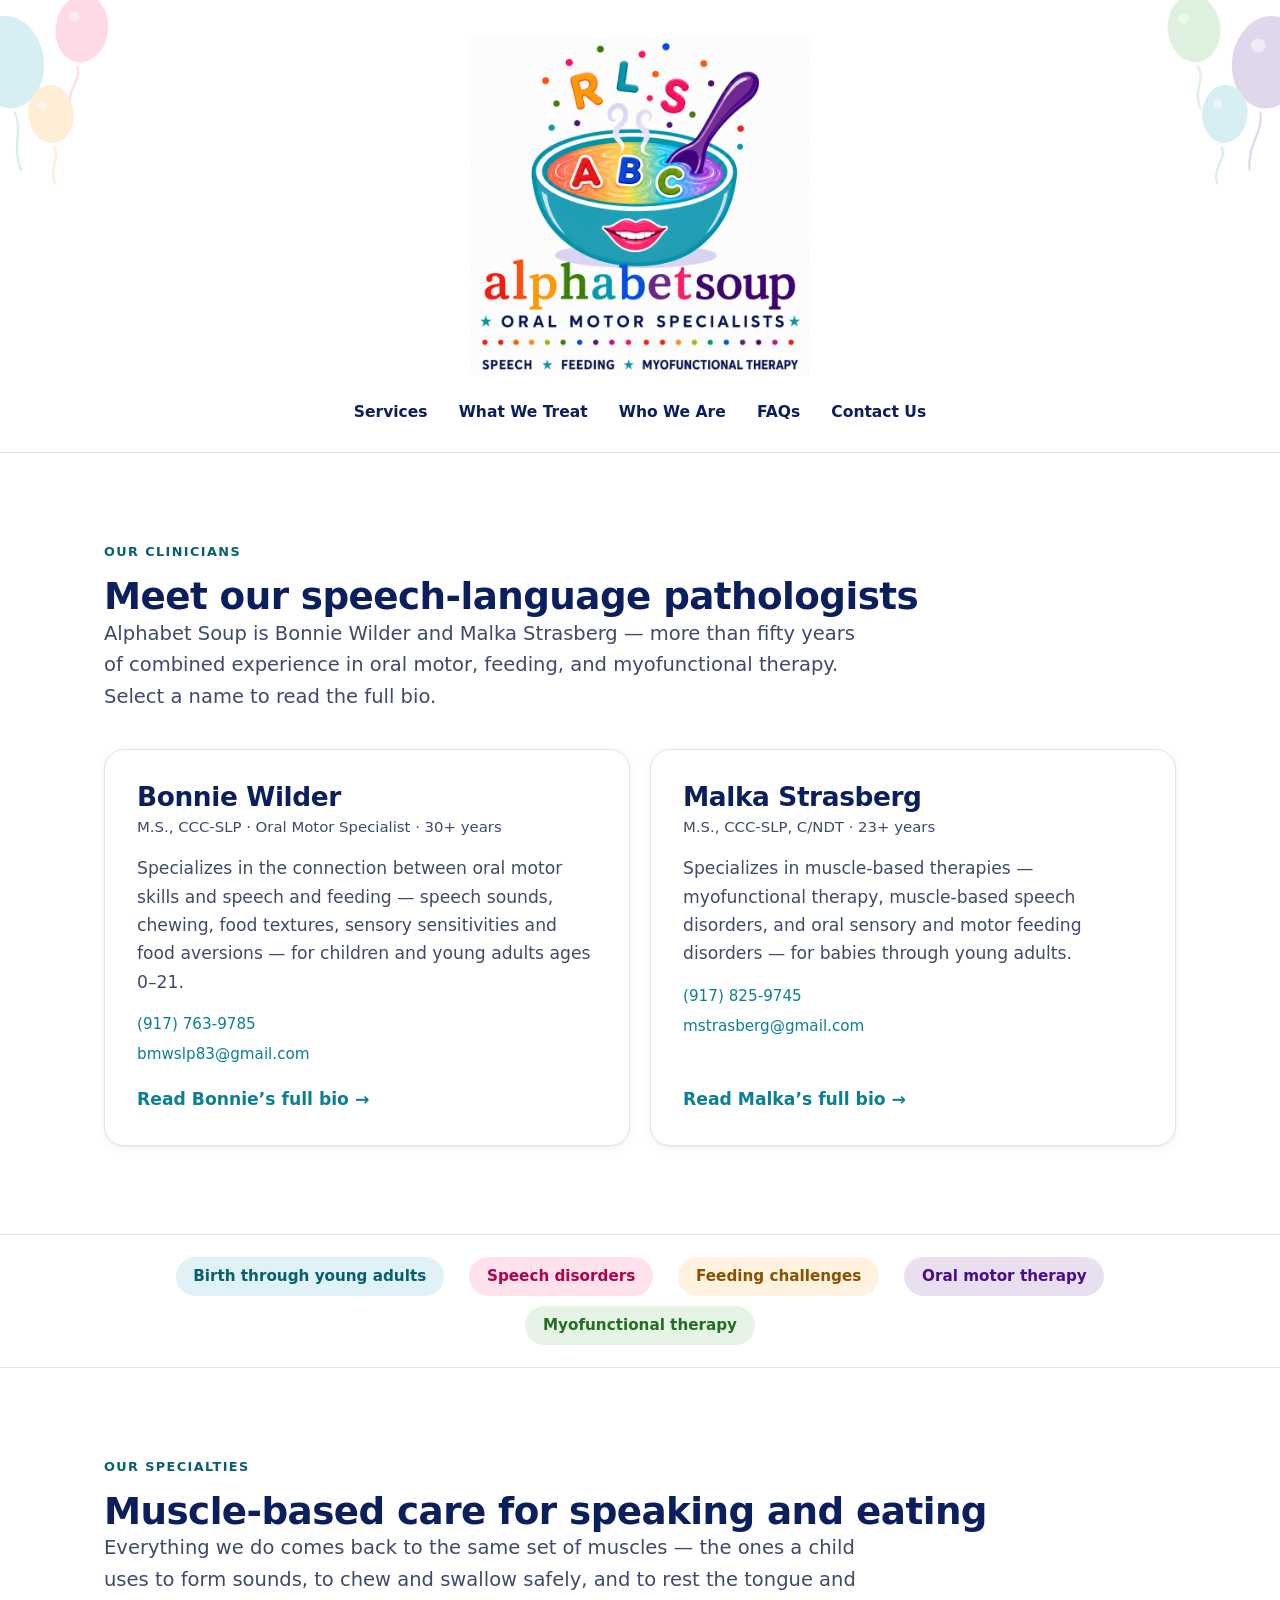
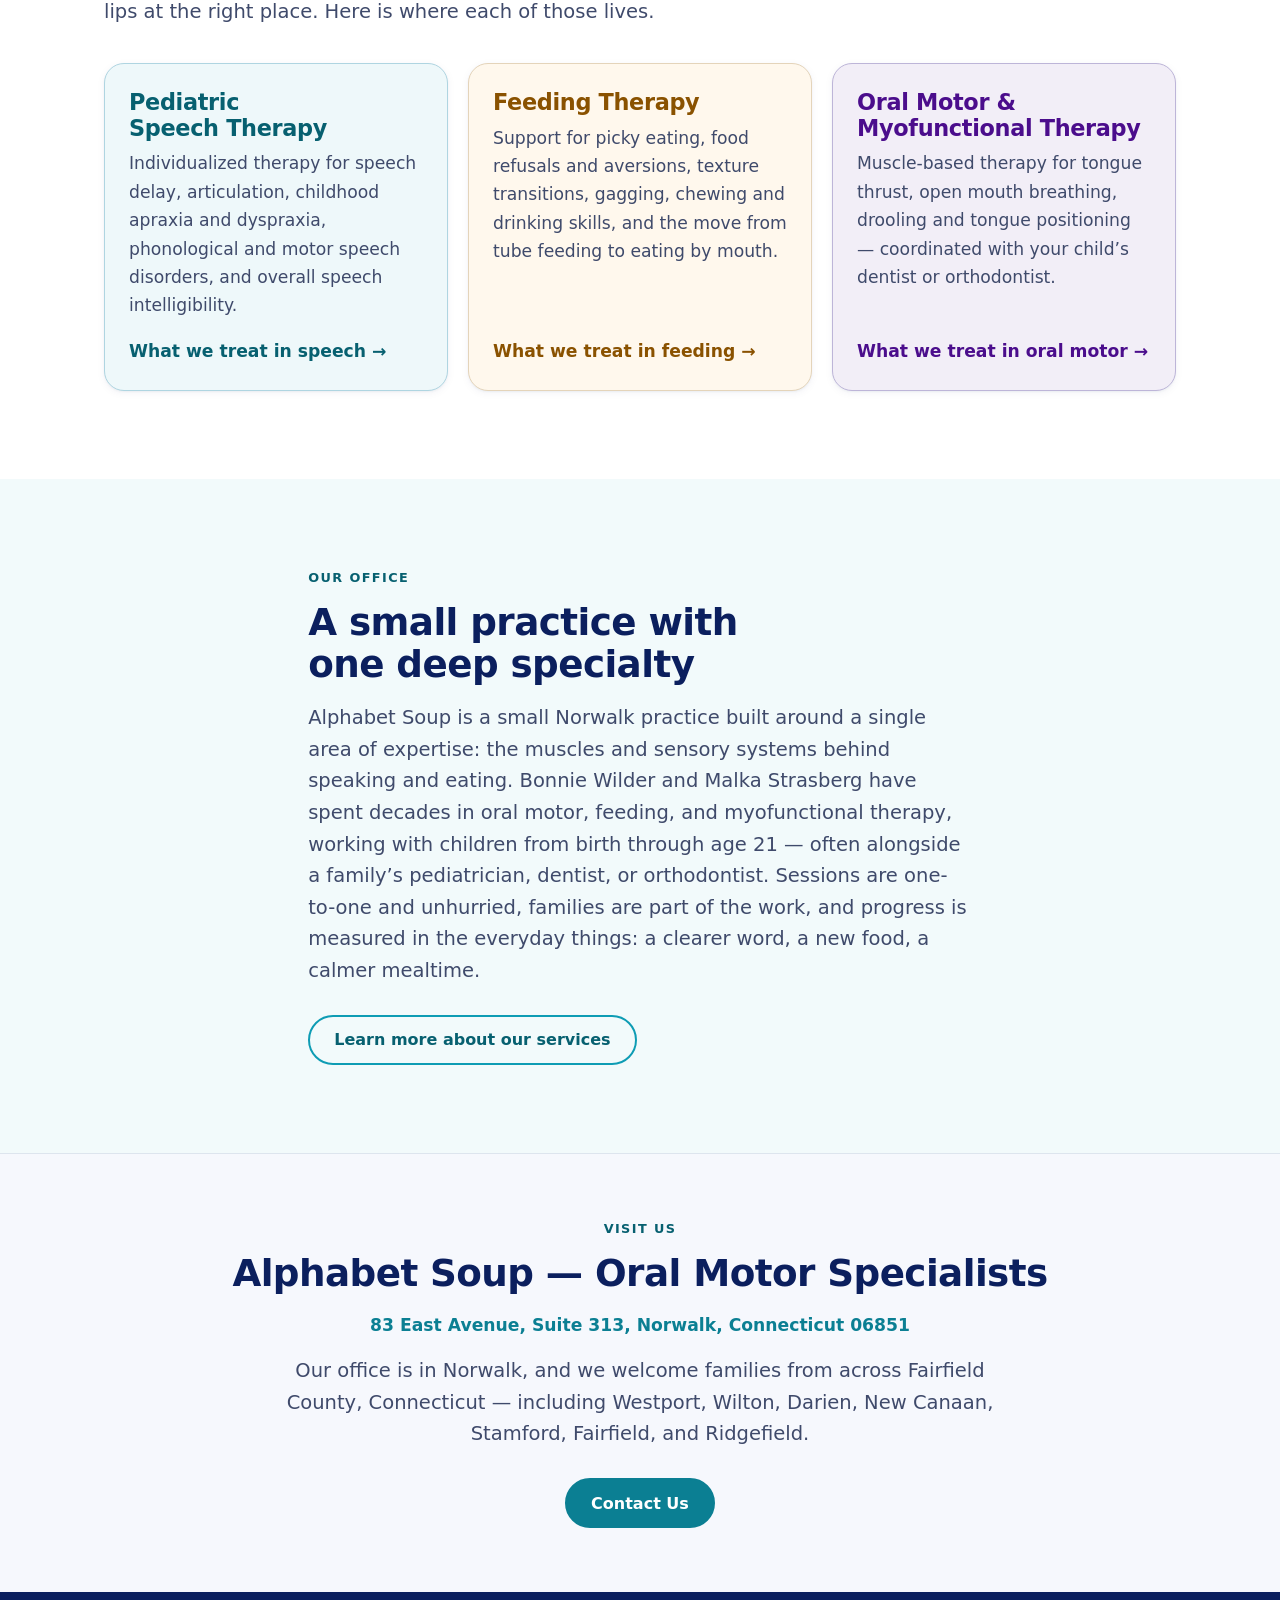
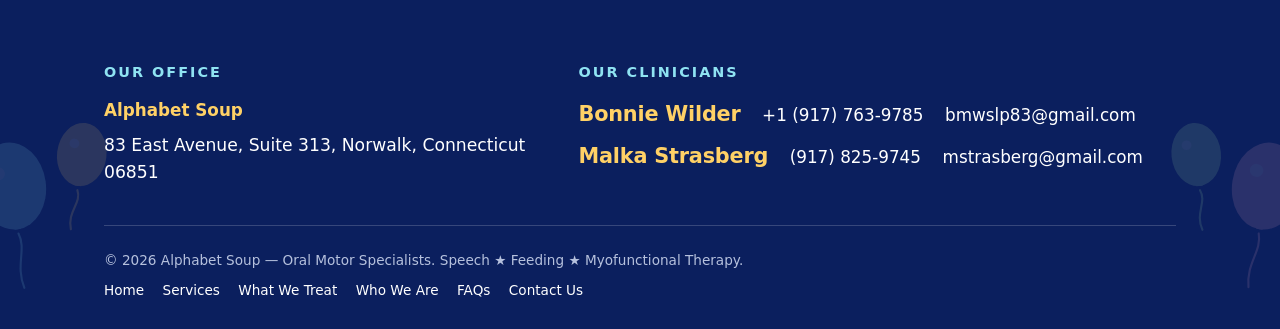
==== commit 7dca61aa: "Update Bonnie's bio and add her credentials She supplied a longer, parent-facing bio and her credent" ====
--- a/index.html
+++ b/index.html
@@ -94,7 +94,8 @@
     {
       "@type": "Person",
       "name": "Bonnie Wilder",
-      "jobTitle": "Pediatric Speech-Language Pathologist",
+      "honorificSuffix": "M.S., CCC-SLP",
+      "jobTitle": "Pediatric Speech-Language Pathologist and Oral Motor Specialist",
       "telephone": "+1-917-763-9785",
       "email": "bmwslp83@gmail.com",
       "worksFor": { "@id": "https://alphabetsoupspeechtherapy.com/#practice" },
@@ -172,11 +173,11 @@
       <ul class="clinician-grid">
         <li class="clinician-card">
           <h2><a href="/who-we-are#bonnie">Bonnie Wilder</a></h2>
-          <p class="clinician-role">Pediatric Speech-Language Pathologist &middot; 30+ years</p>
-          <p>
-            Specializes in oral sensory motor therapy for speech and feeding difficulties
-            in children and young adults ages 0&ndash;21, focusing on oral motor strength,
-            coordination, and sensory regulation.
+          <p class="clinician-role">M.S., CCC-SLP &middot; Oral Motor Specialist &middot; 30+ years</p>
+          <p>
+            Specializes in the connection between oral motor skills and speech and
+            feeding &mdash; speech sounds, chewing, food textures, sensory sensitivities
+            and food aversions &mdash; for children and young adults ages 0&ndash;21.
           </p>
           <ul class="clinician-contact">
             <li><a href="tel:+19177639785">(917)&nbsp;763-9785</a></li>
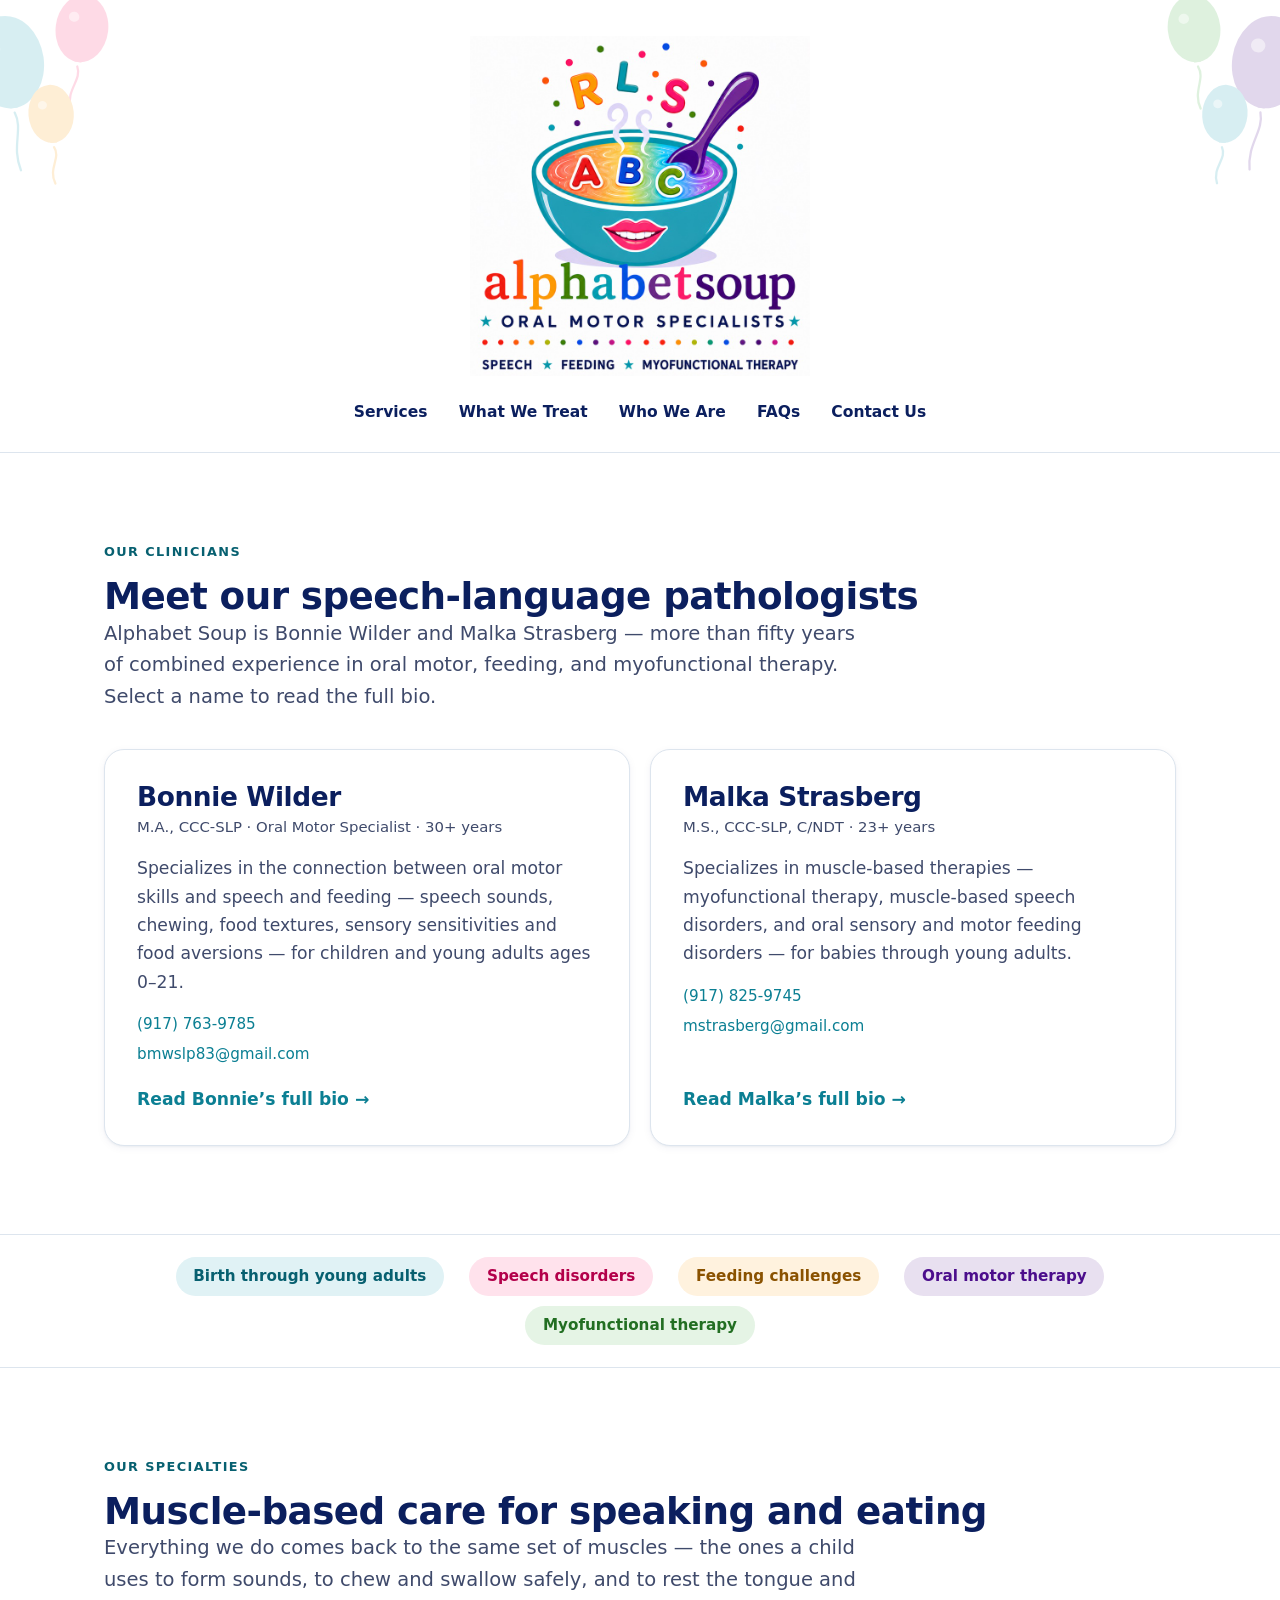
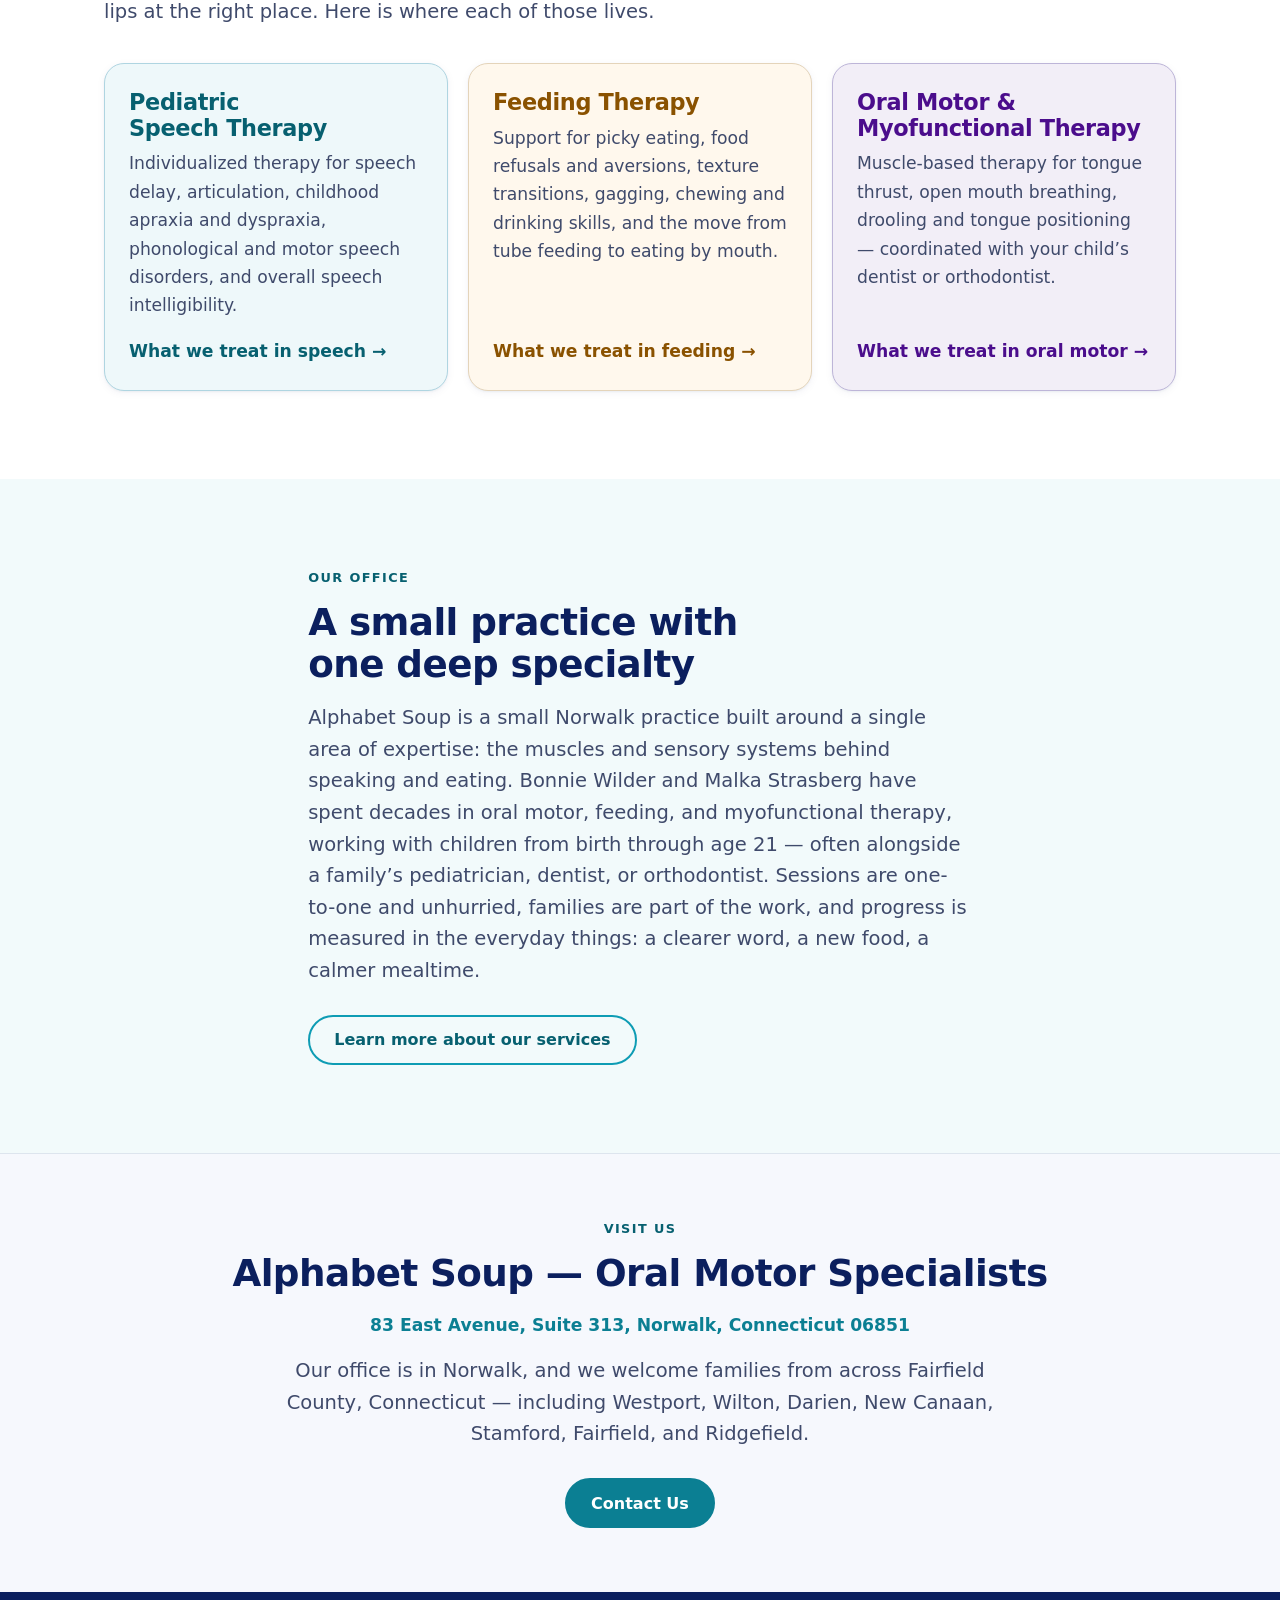
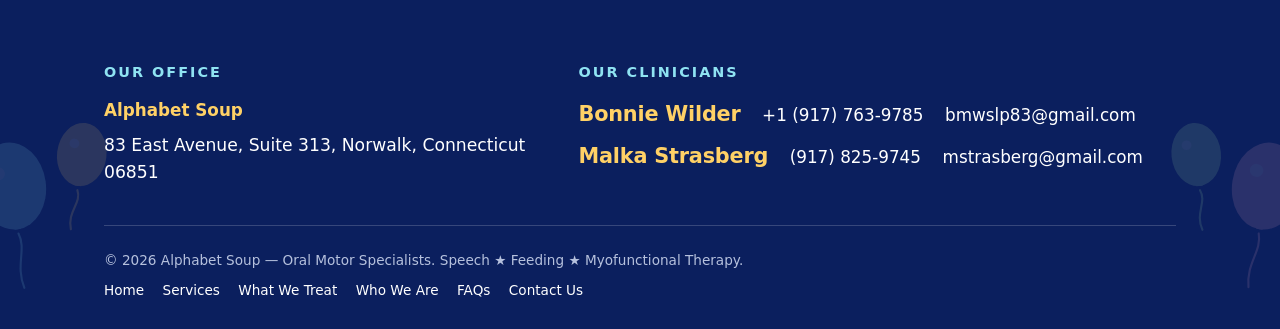
==== commit 7ce899bc: "Correct Bonnie's degree to M.A. She has an M.A., not an M.S. Fixed in all six places: her bio credit" ====
--- a/index.html
+++ b/index.html
@@ -94,7 +94,7 @@
     {
       "@type": "Person",
       "name": "Bonnie Wilder",
-      "honorificSuffix": "M.S., CCC-SLP",
+      "honorificSuffix": "M.A., CCC-SLP",
       "jobTitle": "Pediatric Speech-Language Pathologist and Oral Motor Specialist",
       "telephone": "+1-917-763-9785",
       "email": "bmwslp83@gmail.com",
@@ -173,7 +173,7 @@
       <ul class="clinician-grid">
         <li class="clinician-card">
           <h2><a href="/who-we-are#bonnie">Bonnie Wilder</a></h2>
-          <p class="clinician-role">M.S., CCC-SLP &middot; Oral Motor Specialist &middot; 30+ years</p>
+          <p class="clinician-role">M.A., CCC-SLP &middot; Oral Motor Specialist &middot; 30+ years</p>
           <p>
             Specializes in the connection between oral motor skills and speech and
             feeding &mdash; speech sounds, chewing, food textures, sensory sensitivities
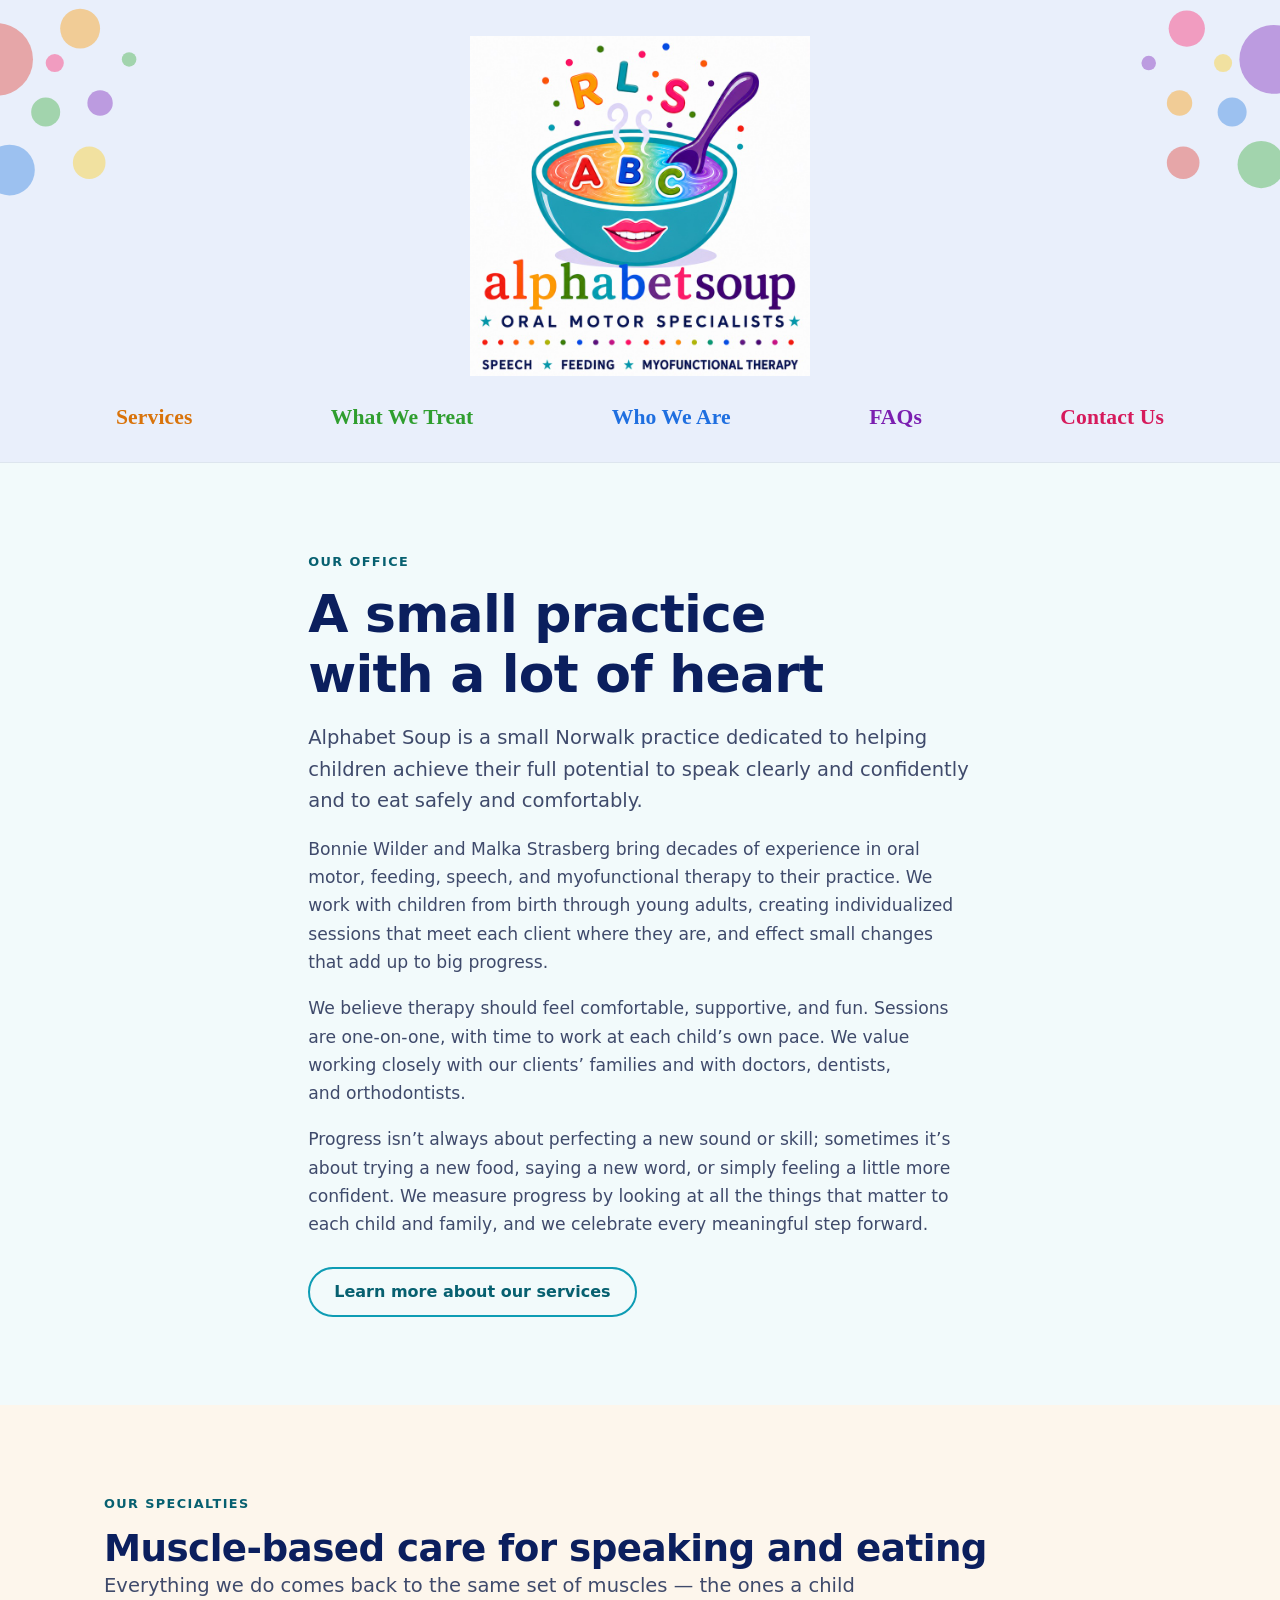
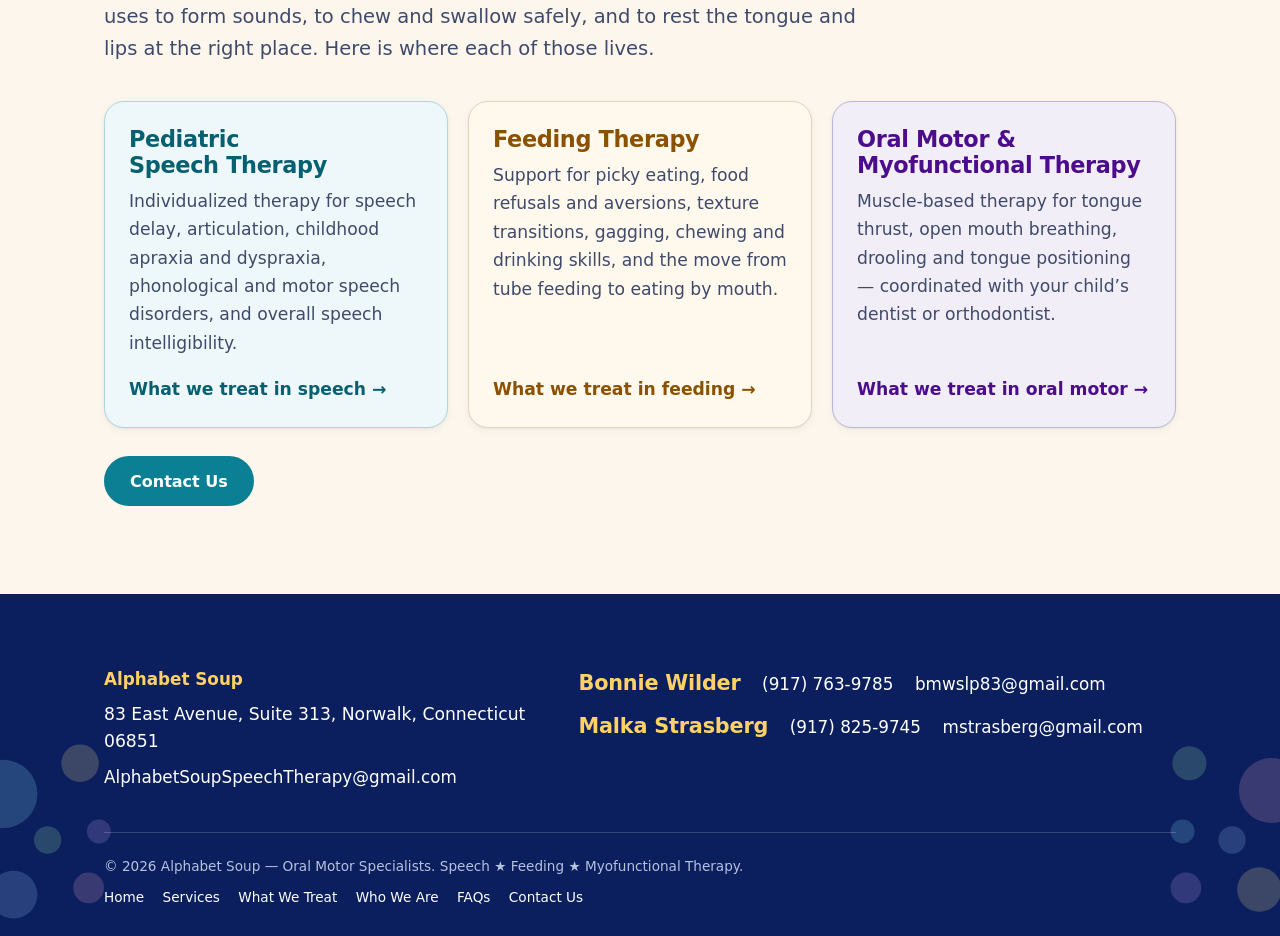
==== commit 5a16894d: "Apply 8/11 meeting updates across the site Homepage - Cream page background; soft periwinkle band be" ====
--- a/index.html
+++ b/index.html
@@ -18,7 +18,7 @@
 <meta property="og:image:alt" content="Alphabet Soup — Oral Motor Specialists: speech, feeding and myofunctional therapy">
 <meta name="twitter:card" content="summary_large_image">
 
-<meta name="theme-color" content="#ffffff">
+<meta name="theme-color" content="#fdf6ec">
 <link rel="icon" href="/assets/favicon.png" type="image/png" sizes="64x64">
 <link rel="apple-touch-icon" href="/assets/apple-touch-icon.png">
 
@@ -50,7 +50,7 @@
   "logo": "https://alphabetsoupspeechtherapy.com/assets/logo.jpg",
   "image": "https://alphabetsoupspeechtherapy.com/assets/logo.jpg",
   "telephone": "+1-917-763-9785",
-  "email": "bmwslp83@gmail.com",
+  "email": "AlphabetSoupSpeechTherapy@gmail.com",
   "address": {
     "@type": "PostalAddress",
     "streetAddress": "83 East Avenue, Suite 313",
@@ -158,66 +158,47 @@
 
 <main id="main">
 
-
-  <!-- ══════════════════════ OUR CLINICIANS ══════════════════════ -->
-  <section class="section clinicians">
-    <div class="wrap">
-      <p class="eyebrow a-teal">Our clinicians</p>
-      <h1 class="h1-compact">Meet our speech-language pathologists</h1>
-      <p class="lede">
-        Alphabet Soup is Bonnie Wilder and Malka Strasberg &mdash; more than fifty years
-        of combined experience in oral motor, feeding, and myofunctional therapy.
-        Select a name to read the full bio.
-      </p>
-
-      <ul class="clinician-grid">
-        <li class="clinician-card">
-          <h2><a href="/who-we-are#bonnie">Bonnie Wilder</a></h2>
-          <p class="clinician-role">M.A., CCC-SLP &middot; Oral Motor Specialist &middot; 30+ years</p>
-          <p>
-            Specializes in the connection between oral motor skills and speech and
-            feeding &mdash; speech sounds, chewing, food textures, sensory sensitivities
-            and food aversions &mdash; for children and young adults ages 0&ndash;21.
-          </p>
-          <ul class="clinician-contact">
-            <li><a href="tel:+19177639785">(917)&nbsp;763-9785</a></li>
-            <li><a href="mailto:bmwslp83@gmail.com">bmwslp83@gmail.com</a></li>
-          </ul>
-          <a class="card-link" href="/who-we-are#bonnie">Read Bonnie&rsquo;s full bio</a>
-        </li>
-
-        <li class="clinician-card">
-          <h2><a href="/who-we-are#malka">Malka Strasberg</a></h2>
-          <p class="clinician-role">M.S., CCC-SLP, C/NDT &middot; 23+ years</p>
-          <p>
-            Specializes in muscle-based therapies &mdash; myofunctional therapy,
-            muscle-based speech disorders, and oral sensory and motor feeding disorders
-            &mdash; for babies through young adults.
-          </p>
-          <ul class="clinician-contact">
-            <li><a href="tel:+19178259745">(917)&nbsp;825-9745</a></li>
-            <li><a href="mailto:mstrasberg@gmail.com">mstrasberg@gmail.com</a></li>
-          </ul>
-          <a class="card-link" href="/who-we-are#malka">Read Malka&rsquo;s full bio</a>
-        </li>
-      </ul>
+  <!-- ══════════════════════ OUR OFFICE ══════════════════════ -->
+  <section class="section section--tint">
+    <div class="wrap measure">
+      <p class="eyebrow">Our office</p>
+      <h1>A small practice with a lot of heart</h1>
+
+      <div class="prose" style="margin-top:1.1rem">
+        <p class="lede">
+          Alphabet Soup is a small Norwalk practice dedicated to helping children
+          achieve their full potential to speak clearly and confidently and to eat
+          safely and comfortably.
+        </p>
+        <p>
+          Bonnie Wilder and Malka Strasberg bring decades of experience in oral
+          motor, feeding, speech, and myofunctional therapy to their practice. We
+          work with children from birth through young adults, creating individualized
+          sessions that meet each client where they are, and effect small changes
+          that add up to big progress.
+        </p>
+        <p>
+          We believe therapy should feel comfortable, supportive, and fun. Sessions
+          are one-on-one, with time to work at each child&rsquo;s own pace. We value
+          working closely with our clients&rsquo; families and with doctors, dentists,
+          and orthodontists.
+        </p>
+        <p>
+          Progress isn&rsquo;t always about perfecting a new sound or skill; sometimes
+          it&rsquo;s about trying a new food, saying a new word, or simply feeling a
+          little more confident. We measure progress by looking at all the things that
+          matter to each child and family, and we celebrate every meaningful step
+          forward.
+        </p>
+      </div>
+
+      <div class="btn-row">
+        <a class="btn btn-outline" href="/services">Learn more about our services</a>
+      </div>
     </div>
   </section>
 
-  <!-- ══════════════════ WHO WE HELP STRIP ══════════════════ -->
-  <section class="strip" aria-label="Who we help">
-    <div class="wrap">
-      <ul>
-        <li class="a-teal">Birth through young adults</li>
-        <li class="a-magenta">Speech disorders</li>
-        <li class="a-orange">Feeding challenges</li>
-        <li class="a-purple">Oral motor therapy</li>
-        <li class="a-green">Myofunctional therapy</li>
-      </ul>
-    </div>
-  </section>
-
-  <!-- ══════════════════ THREE SPECIALTIES ══════════════════ -->
+  <!-- ══════════════════ OUR SPECIALTIES ══════════════════ -->
   <section class="section">
     <div class="wrap">
       <p class="eyebrow a-teal">Our specialties</p>
@@ -258,57 +239,6 @@
           <a class="card-link" href="/what-we-treat#myo">What we treat in oral motor</a>
         </li>
       </ul>
-    </div>
-  </section>
-
-  <!-- ══════════════════ ABOUT OUR OFFICE ══════════════════ -->
-  <section class="section section--tint">
-    <div class="wrap measure">
-      <p class="eyebrow">Our office</p>
-      <h2>A small practice with one deep specialty</h2>
-
-      <!-- ═══════════════════════════════════════════════════════════════
-           EDIT ME · draft copy
-           These three sentences were written as a starting point. Please
-           replace or correct anything that does not describe the practice.
-           ═══════════════════════════════════════════════════════════ -->
-      <p class="lede" style="margin-top:1rem">
-        Alphabet Soup is a small Norwalk practice built around a single area of
-        expertise: the muscles and sensory systems behind speaking and eating.
-        Bonnie Wilder and Malka Strasberg have spent decades in oral motor,
-        feeding, and myofunctional therapy, working with children from birth
-        through age&nbsp;21 &mdash; often alongside a family&rsquo;s pediatrician, dentist,
-        or orthodontist. Sessions are one-to-one and unhurried, families are part
-        of the work, and progress is measured in the everyday things: a clearer
-        word, a new food, a calmer mealtime.
-      </p>
-
-      <div class="btn-row">
-        <a class="btn btn-outline" href="/services">Learn more about our services</a>
-      </div>
-    </div>
-  </section>
-
-  <!-- ══════════════ CLOSING · WHERE TO FIND US ══════════════ -->
-  <section class="cta-band">
-    <div class="wrap">
-      <p class="eyebrow" style="justify-content:center">Visit us</p>
-      <h2>Alphabet Soup — Oral Motor Specialists</h2>
-      <address>
-        <a href="https://www.google.com/maps/search/?api=1&amp;query=83+East+Avenue+Suite+313+Norwalk+CT+06851" target="_blank" rel="noopener">83 East Avenue, Suite&nbsp;313, Norwalk, Connecticut 06851</a>
-      </address>
-
-      <!-- ═══════════════════════════════════════════════════════════════
-           EDIT ME &middot; service area
-           Please confirm this list of towns is the one you want shown. It
-           is here so families searching nearby can tell at a glance that
-           you are close to them.
-           ═══════════════════════════════════════════════════════════ -->
-      <p class="lede" style="margin-top:1rem">
-        Our office is in Norwalk, and we welcome families from across Fairfield
-        County, Connecticut &mdash; including Westport, Wilton, Darien, New Canaan,
-        Stamford, Fairfield, and Ridgefield.
-      </p>
 
       <div class="btn-row">
         <a class="btn" href="/contact">Contact Us</a>
@@ -323,21 +253,22 @@
     <div class="footer-grid">
 
       <div class="footer-col">
-        <h2>Our office</h2>
         <p class="footer-name">Alphabet Soup</p>
         <address>
           <a href="https://www.google.com/maps/search/?api=1&amp;query=83+East+Avenue+Suite+313+Norwalk+CT+06851" target="_blank" rel="noopener">
             83 East Avenue, Suite&nbsp;313, Norwalk, Connecticut 06851
           </a>
         </address>
+        <p class="footer-email">
+          <a href="mailto:AlphabetSoupSpeechTherapy@gmail.com">AlphabetSoupSpeechTherapy@gmail.com</a>
+        </p>
       </div>
 
       <div class="footer-col">
-        <h2>Our clinicians</h2>
         <ul class="footer-people">
           <li>
             <strong>Bonnie Wilder</strong>
-            <a href="tel:+19177639785">+1 (917) 763-9785</a>
+            <a href="tel:+19177639785">(917) 763-9785</a>
             <a href="mailto:bmwslp83@gmail.com">bmwslp83@gmail.com</a>
           </li>
           <li>
--- a/styles.css
+++ b/styles.css
@@ -37,10 +37,19 @@
   --green-ink:   #226e22;
 
   /* structural tokens, derived from the palette above */
-  --bg:          #ffffff;
+  --bg:          #fdf6ec;  /* warm cream — the page background            */
   --surface:     #ffffff;
   --tint:        #f2fafb;  /* pale teal band                             */
   --tint-navy:   #f6f8fd;  /* pale navy band                             */
+  --header-blue: #e9effb;  /* soft periwinkle behind the logo            */
+
+  /* nav-tab colours — the five hues in the word "alphabet" on the logo,
+     darkened just enough to stay legible as bold text on a light band */
+  --nav-orange:  #d9730a;
+  --nav-green:   #2f9e2f;
+  --nav-blue:    #1f6fe0;
+  --nav-purple:  #7b1fb0;
+  --nav-pink:    #d61a5c;
   --ink:         var(--navy);
   --ink-soft:    #3f4a6b;  /* body copy — 8.7:1 on white                 */
   --muted:       #5a6382;  /* captions and labels — 5.9:1 on white       */
@@ -228,12 +237,13 @@
 .site-header {
   position: relative;
   overflow: hidden;
-  background: #fff;
+  background: var(--header-blue);
   border-bottom: 1px solid var(--line);
 }
-/* Faded balloons drifting at either edge. Decorative only, so they are
-   background images rather than markup — nothing for a screen reader to
-   announce, and they cannot push the layout around. */
+/* Scattered colour dots drifting at either edge — the confetti-circle motif
+   from the brand artwork. Decorative only, so they are background images
+   rather than markup — nothing for a screen reader to announce, and they
+   cannot push the layout around. */
 .site-header::before,
 .site-header::after {
   content: "";
@@ -243,11 +253,11 @@
   height: 17rem;
   background-repeat: no-repeat;
   background-size: contain;
-  opacity: .16;
+  opacity: .4;
   pointer-events: none;
 }
-.site-header::before { left: -3.5rem;  background-image: url("data:image/svg+xml,%3Csvg%20xmlns%3D%22http%3A%2F%2Fwww.w3.org%2F2000%2Fsvg%22%20viewBox%3D%220%200%20260%20300%22%3E%3Cg%20transform%3D%22rotate%28-8%2070%2095%29%22%3E%3Cellipse%20cx%3D%2270%22%20cy%3D%2295%22%20rx%3D%2240%22%20ry%3D%2251.2%22%20fill%3D%22%230e9cb4%22%2F%3E%3Cellipse%20cx%3D%2256.0%22%20cy%3D%2278.616%22%20rx%3D%228.0%22%20ry%3D%227.68%22%20fill%3D%22%23fff%22%20opacity%3D%22.5%22%2F%3E%3Cpath%20d%3D%22M66%2C146.2%20l4%2C-7%20l4%2C7%20z%22%20fill%3D%22%230e9cb4%22%2F%3E%3Cpath%20d%3D%22M70%2C151.2%20c7%2C20.0%20-9%2C36.0%20-2%2C64.0%22%20fill%3D%22none%22%20stroke%3D%22%230e9cb4%22%20stroke-width%3D%222.5%22%20stroke-linecap%3D%22round%22%2F%3E%3C%2Fg%3E%3Cg%20transform%3D%22rotate%287%20152%2058%29%22%3E%3Cellipse%20cx%3D%22152%22%20cy%3D%2258%22%20rx%3D%2229%22%20ry%3D%2237.12%22%20fill%3D%22%23fe2269%22%2F%3E%3Cellipse%20cx%3D%22141.85%22%20cy%3D%2246.1216%22%20rx%3D%225.800000000000001%22%20ry%3D%225.568%22%20fill%3D%22%23fff%22%20opacity%3D%22.5%22%2F%3E%3Cpath%20d%3D%22M148%2C95.12%20l4%2C-7%20l4%2C7%20z%22%20fill%3D%22%23fe2269%22%2F%3E%3Cpath%20d%3D%22M152%2C100.12%20c7%2C14.5%20-9%2C26.1%20-2%2C46.400000000000006%22%20fill%3D%22none%22%20stroke%3D%22%23fe2269%22%20stroke-width%3D%222.5%22%20stroke-linecap%3D%22round%22%2F%3E%3C%2Fg%3E%3Cg%20transform%3D%22rotate%28-5%20118%20152%29%22%3E%3Cellipse%20cx%3D%22118%22%20cy%3D%22152%22%20rx%3D%2225%22%20ry%3D%2232.0%22%20fill%3D%22%23fd9900%22%2F%3E%3Cellipse%20cx%3D%22109.25%22%20cy%3D%22141.76%22%20rx%3D%225.0%22%20ry%3D%224.8%22%20fill%3D%22%23fff%22%20opacity%3D%22.5%22%2F%3E%3Cpath%20d%3D%22M114%2C184.0%20l4%2C-7%20l4%2C7%20z%22%20fill%3D%22%23fd9900%22%2F%3E%3Cpath%20d%3D%22M118%2C189.0%20c7%2C12.5%20-9%2C22.5%20-2%2C40.0%22%20fill%3D%22none%22%20stroke%3D%22%23fd9900%22%20stroke-width%3D%222.5%22%20stroke-linecap%3D%22round%22%2F%3E%3C%2Fg%3E%3C%2Fsvg%3E"); }
-.site-header::after  { right: -3.5rem; background-image: url("data:image/svg+xml,%3Csvg%20xmlns%3D%22http%3A%2F%2Fwww.w3.org%2F2000%2Fsvg%22%20viewBox%3D%220%200%20260%20300%22%3E%3Cg%20transform%3D%22rotate%289%20190%2095%29%22%3E%3Cellipse%20cx%3D%22190%22%20cy%3D%2295%22%20rx%3D%2240%22%20ry%3D%2251.2%22%20fill%3D%22%234b0d8c%22%2F%3E%3Cellipse%20cx%3D%22176.0%22%20cy%3D%2278.616%22%20rx%3D%228.0%22%20ry%3D%227.68%22%20fill%3D%22%23fff%22%20opacity%3D%22.5%22%2F%3E%3Cpath%20d%3D%22M186%2C146.2%20l4%2C-7%20l4%2C7%20z%22%20fill%3D%22%234b0d8c%22%2F%3E%3Cpath%20d%3D%22M190%2C151.2%20c7%2C20.0%20-9%2C36.0%20-2%2C64.0%22%20fill%3D%22none%22%20stroke%3D%22%234b0d8c%22%20stroke-width%3D%222.5%22%20stroke-linecap%3D%22round%22%2F%3E%3C%2Fg%3E%3Cg%20transform%3D%22rotate%28-6%20108%2058%29%22%3E%3Cellipse%20cx%3D%22108%22%20cy%3D%2258%22%20rx%3D%2229%22%20ry%3D%2237.12%22%20fill%3D%22%233aae3a%22%2F%3E%3Cellipse%20cx%3D%2297.85%22%20cy%3D%2246.1216%22%20rx%3D%225.800000000000001%22%20ry%3D%225.568%22%20fill%3D%22%23fff%22%20opacity%3D%22.5%22%2F%3E%3Cpath%20d%3D%22M104%2C95.12%20l4%2C-7%20l4%2C7%20z%22%20fill%3D%22%233aae3a%22%2F%3E%3Cpath%20d%3D%22M108%2C100.12%20c7%2C14.5%20-9%2C26.1%20-2%2C46.400000000000006%22%20fill%3D%22none%22%20stroke%3D%22%233aae3a%22%20stroke-width%3D%222.5%22%20stroke-linecap%3D%22round%22%2F%3E%3C%2Fg%3E%3Cg%20transform%3D%22rotate%285%20142%20152%29%22%3E%3Cellipse%20cx%3D%22142%22%20cy%3D%22152%22%20rx%3D%2225%22%20ry%3D%2232.0%22%20fill%3D%22%230e9cb4%22%2F%3E%3Cellipse%20cx%3D%22133.25%22%20cy%3D%22141.76%22%20rx%3D%225.0%22%20ry%3D%224.8%22%20fill%3D%22%23fff%22%20opacity%3D%22.5%22%2F%3E%3Cpath%20d%3D%22M138%2C184.0%20l4%2C-7%20l4%2C7%20z%22%20fill%3D%22%230e9cb4%22%2F%3E%3Cpath%20d%3D%22M142%2C189.0%20c7%2C12.5%20-9%2C22.5%20-2%2C40.0%22%20fill%3D%22none%22%20stroke%3D%22%230e9cb4%22%20stroke-width%3D%222.5%22%20stroke-linecap%3D%22round%22%2F%3E%3C%2Fg%3E%3C%2Fsvg%3E"); }
+.site-header::before { left: -3.5rem;  background-image: url("data:image/svg+xml,%3Csvg%20xmlns%3D%27http%3A%2F%2Fwww.w3.org%2F2000%2Fsvg%27%20viewBox%3D%270%200%20260%20300%27%3E%3Ccircle%20cx%3D%2758%27%20cy%3D%2792%27%20r%3D%2740%27%20fill%3D%27%23e23b2e%27%2F%3E%3Ccircle%20cx%3D%27150%27%20cy%3D%2758%27%20r%3D%2722%27%20fill%3D%27%23fd9900%27%2F%3E%3Ccircle%20cx%3D%27112%27%20cy%3D%27150%27%20r%3D%2716%27%20fill%3D%27%233aae3a%27%2F%3E%3Ccircle%20cx%3D%2772%27%20cy%3D%27214%27%20r%3D%2728%27%20fill%3D%27%232b7fe0%27%2F%3E%3Ccircle%20cx%3D%27172%27%20cy%3D%27140%27%20r%3D%2714%27%20fill%3D%27%237a1fb8%27%2F%3E%3Ccircle%20cx%3D%27160%27%20cy%3D%27206%27%20r%3D%2718%27%20fill%3D%27%23ffce1a%27%2F%3E%3Ccircle%20cx%3D%27122%27%20cy%3D%2796%27%20r%3D%2710%27%20fill%3D%27%23fe2269%27%2F%3E%3Ccircle%20cx%3D%2728%27%20cy%3D%27150%27%20r%3D%2712%27%20fill%3D%27%230e9cb4%27%2F%3E%3Ccircle%20cx%3D%27204%27%20cy%3D%2792%27%20r%3D%278%27%20fill%3D%27%233aae3a%27%2F%3E%3C%2Fsvg%3E"); }
+.site-header::after  { right: -3.5rem; background-image: url("data:image/svg+xml,%3Csvg%20xmlns%3D%27http%3A%2F%2Fwww.w3.org%2F2000%2Fsvg%27%20viewBox%3D%270%200%20260%20300%27%3E%3Ccircle%20cx%3D%27196%27%20cy%3D%2792%27%20r%3D%2738%27%20fill%3D%27%237a1fb8%27%2F%3E%3Ccircle%20cx%3D%27100%27%20cy%3D%2758%27%20r%3D%2720%27%20fill%3D%27%23fe2269%27%2F%3E%3Ccircle%20cx%3D%27150%27%20cy%3D%27150%27%20r%3D%2716%27%20fill%3D%27%232b7fe0%27%2F%3E%3Ccircle%20cx%3D%27182%27%20cy%3D%27208%27%20r%3D%2726%27%20fill%3D%27%233aae3a%27%2F%3E%3Ccircle%20cx%3D%2792%27%20cy%3D%27140%27%20r%3D%2714%27%20fill%3D%27%23fd9900%27%2F%3E%3Ccircle%20cx%3D%2796%27%20cy%3D%27206%27%20r%3D%2718%27%20fill%3D%27%23e23b2e%27%2F%3E%3Ccircle%20cx%3D%27140%27%20cy%3D%2796%27%20r%3D%2710%27%20fill%3D%27%23ffce1a%27%2F%3E%3Ccircle%20cx%3D%27226%27%20cy%3D%27150%27%20r%3D%2712%27%20fill%3D%27%230e9cb4%27%2F%3E%3Ccircle%20cx%3D%2758%27%20cy%3D%2796%27%20r%3D%278%27%20fill%3D%27%237a1fb8%27%2F%3E%3C%2Fsvg%3E"); }
 
 @media (max-width: 900px) {
   .site-header::before, .site-header::after { display: none; }
@@ -268,37 +278,50 @@
   height: auto;
 }
 
+.site-nav { width: 100%; }
 .site-nav ul {
   display: flex;
   flex-wrap: wrap;
-  justify-content: center;
-  gap: .25rem .35rem;
+  justify-content: space-between;
+  align-items: center;
+  gap: .4rem 1rem;
 }
 .site-nav a {
   display: block;
-  font-family: var(--font-display);
-  font-weight: 700;
-  font-size: .97rem;
-  color: var(--navy);
+  font-family: Georgia, "Times New Roman", Times, serif;
+  font-weight: 700;
+  font-size: clamp(1.05rem, .92rem + .55vw, 1.35rem);
+  letter-spacing: .005em;
+  color: var(--nav-color, var(--navy));
   text-decoration: none;
-  padding: .5rem .8rem;
+  padding: .5rem .75rem;
   border-radius: 999px;
   border-bottom: 3px solid transparent;
-  transition: background-color .16s ease, color .16s ease;
-}
-.site-nav a:hover { background: var(--tint); color: var(--teal-deep); }
+  transition: background-color .16s ease, color .16s ease, border-color .16s ease;
+}
+.site-nav a:hover {
+  background: color-mix(in srgb, var(--nav-color, var(--teal)) 14%, #fff);
+  border-bottom-color: var(--nav-color, var(--teal));
+}
 
 .site-nav a[aria-current="page"] {
-  color: var(--teal-deep);
-  background: var(--tint);
-  border-bottom-color: var(--teal);
+  background: color-mix(in srgb, var(--nav-color, var(--teal)) 16%, #fff);
+  border-bottom-color: var(--nav-color, var(--teal));
   border-radius: 999px 999px 4px 4px;
 }
 
+/* The five hues in the word "alphabet" on the logo, left to right. */
+.site-nav li:nth-child(1) a { --nav-color: var(--nav-orange); }
+.site-nav li:nth-child(2) a { --nav-color: var(--nav-green); }
+.site-nav li:nth-child(3) a { --nav-color: var(--nav-blue); }
+.site-nav li:nth-child(4) a { --nav-color: var(--nav-purple); }
+.site-nav li:nth-child(5) a { --nav-color: var(--nav-pink); }
+
 :target { scroll-margin-top: 1.5rem; }
 
 @media (max-width: 759px) {
-  .site-nav a { font-size: .9rem; padding: .45rem .6rem; }
+  .site-nav ul { justify-content: center; gap: .3rem .5rem; }
+  .site-nav a { font-size: 1rem; padding: .45rem .6rem; }
 }
 
 /* the homepage h1 sits mid-page now, so it reads at section scale */
@@ -361,6 +384,21 @@
   background: color-mix(in srgb, var(--accent, var(--teal)) 13%, #fff);
   border-radius: 999px;
   padding: .45rem 1.1rem;
+}
+/* When the pills are links (What We Treat page), keep the pill look and add
+   a clear hover/focus affordance. */
+.strip a {
+  display: block;
+  margin: -.45rem -1.1rem;
+  padding: .45rem 1.1rem;
+  border-radius: 999px;
+  color: inherit;
+  text-decoration: none;
+}
+.strip a:hover {
+  color: inherit;
+  background: color-mix(in srgb, var(--accent, var(--teal)) 22%, #fff);
+  text-decoration: underline;
 }
 
 /* ── cards ────────────────────────────────────────────────────────────── */
@@ -522,6 +560,16 @@
   margin-bottom: 1.1rem;
 }
 
+.bio-photo {
+  display: block;
+  aspect-ratio: 4 / 5;
+  object-fit: cover;
+  width: 100%;
+  max-width: 15rem;
+  height: auto;
+  border-radius: var(--radius);
+}
+
 .photo-placeholder {
   aspect-ratio: 4 / 5;
   width: 100%;
@@ -630,8 +678,18 @@
   box-shadow: var(--shadow-sm);
   min-width: 0;
 }
-.contact-card h3 { margin-bottom: .15rem; }
+.contact-card h3 { margin-bottom: 1.1rem; }
 .contact-card .role { color: var(--muted); font-size: .95rem; margin-bottom: 1.1rem; }
+/* credentials sit on the same line as the name, in a lighter weight */
+.contact-card h3 .role-inline {
+  display: inline;
+  font-family: var(--font-body);
+  font-weight: 600;
+  font-size: .9rem;
+  color: var(--muted);
+  letter-spacing: 0;
+  white-space: nowrap;
+}
 
 .contact-list { display: grid; gap: .85rem; }
 .contact-list li { display: grid; gap: .1rem; min-width: 0; }
@@ -668,6 +726,29 @@
   text-decoration: none;
 }
 .address-card a:hover { text-decoration: underline; }
+
+.address-card .office-email {
+  margin-top: .75rem;
+  font-family: var(--font-display);
+  font-weight: 700;
+}
+.address-card .office-email a { font-size: clamp(1rem, .97rem + .2vw, 1.1rem); }
+
+/* embedded Google map on the contact page */
+.map-embed {
+  margin-top: 1.25rem;
+  border-radius: var(--radius-sm);
+  overflow: hidden;
+  border: 1px solid var(--line);
+  box-shadow: var(--shadow-sm);
+  line-height: 0;
+}
+.map-embed iframe {
+  display: block;
+  width: 100%;
+  height: 340px;
+  border: 0;
+}
 
 /* ── closing call-to-action band ──────────────────────────────────────── */
 .cta-band {
@@ -700,11 +781,11 @@
   height: 16rem;
   background-repeat: no-repeat;
   background-size: contain;
-  opacity: .13;
+  opacity: .2;
   pointer-events: none;
 }
-.site-footer::before { left: -3rem;  background-image: url("data:image/svg+xml,%3Csvg%20xmlns%3D%22http%3A%2F%2Fwww.w3.org%2F2000%2Fsvg%22%20viewBox%3D%220%200%20260%20300%22%3E%3Cg%20transform%3D%22rotate%28-8%2070%2095%29%22%3E%3Cellipse%20cx%3D%2270%22%20cy%3D%2295%22%20rx%3D%2240%22%20ry%3D%2251.2%22%20fill%3D%22%238fe3f2%22%2F%3E%3Cellipse%20cx%3D%2256.0%22%20cy%3D%2278.616%22%20rx%3D%228.0%22%20ry%3D%227.68%22%20fill%3D%22%23fff%22%20opacity%3D%22.5%22%2F%3E%3Cpath%20d%3D%22M66%2C146.2%20l4%2C-7%20l4%2C7%20z%22%20fill%3D%22%238fe3f2%22%2F%3E%3Cpath%20d%3D%22M70%2C151.2%20c7%2C20.0%20-9%2C36.0%20-2%2C64.0%22%20fill%3D%22none%22%20stroke%3D%22%238fe3f2%22%20stroke-width%3D%222.5%22%20stroke-linecap%3D%22round%22%2F%3E%3C%2Fg%3E%3Cg%20transform%3D%22rotate%287%20152%2058%29%22%3E%3Cellipse%20cx%3D%22152%22%20cy%3D%2258%22%20rx%3D%2229%22%20ry%3D%2237.12%22%20fill%3D%22%23ffd166%22%2F%3E%3Cellipse%20cx%3D%22141.85%22%20cy%3D%2246.1216%22%20rx%3D%225.800000000000001%22%20ry%3D%225.568%22%20fill%3D%22%23fff%22%20opacity%3D%22.5%22%2F%3E%3Cpath%20d%3D%22M148%2C95.12%20l4%2C-7%20l4%2C7%20z%22%20fill%3D%22%23ffd166%22%2F%3E%3Cpath%20d%3D%22M152%2C100.12%20c7%2C14.5%20-9%2C26.1%20-2%2C46.400000000000006%22%20fill%3D%22none%22%20stroke%3D%22%23ffd166%22%20stroke-width%3D%222.5%22%20stroke-linecap%3D%22round%22%2F%3E%3C%2Fg%3E%3C%2Fsvg%3E"); }
-.site-footer::after  { right: -3rem; background-image: url("data:image/svg+xml,%3Csvg%20xmlns%3D%22http%3A%2F%2Fwww.w3.org%2F2000%2Fsvg%22%20viewBox%3D%220%200%20260%20300%22%3E%3Cg%20transform%3D%22rotate%289%20190%2095%29%22%3E%3Cellipse%20cx%3D%22190%22%20cy%3D%2295%22%20rx%3D%2240%22%20ry%3D%2251.2%22%20fill%3D%22%23f7a8c4%22%2F%3E%3Cellipse%20cx%3D%22176.0%22%20cy%3D%2278.616%22%20rx%3D%228.0%22%20ry%3D%227.68%22%20fill%3D%22%23fff%22%20opacity%3D%22.5%22%2F%3E%3Cpath%20d%3D%22M186%2C146.2%20l4%2C-7%20l4%2C7%20z%22%20fill%3D%22%23f7a8c4%22%2F%3E%3Cpath%20d%3D%22M190%2C151.2%20c7%2C20.0%20-9%2C36.0%20-2%2C64.0%22%20fill%3D%22none%22%20stroke%3D%22%23f7a8c4%22%20stroke-width%3D%222.5%22%20stroke-linecap%3D%22round%22%2F%3E%3C%2Fg%3E%3Cg%20transform%3D%22rotate%28-6%20108%2058%29%22%3E%3Cellipse%20cx%3D%22108%22%20cy%3D%2258%22%20rx%3D%2229%22%20ry%3D%2237.12%22%20fill%3D%22%23a8e6a3%22%2F%3E%3Cellipse%20cx%3D%2297.85%22%20cy%3D%2246.1216%22%20rx%3D%225.800000000000001%22%20ry%3D%225.568%22%20fill%3D%22%23fff%22%20opacity%3D%22.5%22%2F%3E%3Cpath%20d%3D%22M104%2C95.12%20l4%2C-7%20l4%2C7%20z%22%20fill%3D%22%23a8e6a3%22%2F%3E%3Cpath%20d%3D%22M108%2C100.12%20c7%2C14.5%20-9%2C26.1%20-2%2C46.400000000000006%22%20fill%3D%22none%22%20stroke%3D%22%23a8e6a3%22%20stroke-width%3D%222.5%22%20stroke-linecap%3D%22round%22%2F%3E%3C%2Fg%3E%3C%2Fsvg%3E"); }
+.site-footer::before { left: -3rem;  background-image: url("data:image/svg+xml,%3Csvg%20xmlns%3D%27http%3A%2F%2Fwww.w3.org%2F2000%2Fsvg%27%20viewBox%3D%270%200%20260%20300%27%3E%3Ccircle%20cx%3D%2760%27%20cy%3D%2796%27%20r%3D%2740%27%20fill%3D%27%238fe3f2%27%2F%3E%3Ccircle%20cx%3D%27150%27%20cy%3D%2760%27%20r%3D%2722%27%20fill%3D%27%23ffe38a%27%2F%3E%3Ccircle%20cx%3D%27112%27%20cy%3D%27150%27%20r%3D%2716%27%20fill%3D%27%23a8e6a3%27%2F%3E%3Ccircle%20cx%3D%2772%27%20cy%3D%27214%27%20r%3D%2728%27%20fill%3D%27%239cc4f5%27%2F%3E%3Ccircle%20cx%3D%27172%27%20cy%3D%27140%27%20r%3D%2714%27%20fill%3D%27%23c9a3ef%27%2F%3E%3Ccircle%20cx%3D%27160%27%20cy%3D%27206%27%20r%3D%2718%27%20fill%3D%27%23f7a8c4%27%2F%3E%3Ccircle%20cx%3D%2728%27%20cy%3D%27150%27%20r%3D%2712%27%20fill%3D%27%23ffc266%27%2F%3E%3C%2Fsvg%3E"); }
+.site-footer::after  { right: -3rem; background-image: url("data:image/svg+xml,%3Csvg%20xmlns%3D%27http%3A%2F%2Fwww.w3.org%2F2000%2Fsvg%27%20viewBox%3D%270%200%20260%20300%27%3E%3Ccircle%20cx%3D%27196%27%20cy%3D%2792%27%20r%3D%2738%27%20fill%3D%27%23f7a8c4%27%2F%3E%3Ccircle%20cx%3D%27100%27%20cy%3D%2760%27%20r%3D%2720%27%20fill%3D%27%23a8e6a3%27%2F%3E%3Ccircle%20cx%3D%27150%27%20cy%3D%27150%27%20r%3D%2716%27%20fill%3D%27%239cc4f5%27%2F%3E%3Ccircle%20cx%3D%27182%27%20cy%3D%27208%27%20r%3D%2726%27%20fill%3D%27%23ffe38a%27%2F%3E%3Ccircle%20cx%3D%2792%27%20cy%3D%27140%27%20r%3D%2714%27%20fill%3D%27%238fe3f2%27%2F%3E%3Ccircle%20cx%3D%2796%27%20cy%3D%27206%27%20r%3D%2718%27%20fill%3D%27%23c9a3ef%27%2F%3E%3Ccircle%20cx%3D%27226%27%20cy%3D%27150%27%20r%3D%2712%27%20fill%3D%27%23ffc266%27%2F%3E%3C%2Fsvg%3E"); }
 @media (max-width: 900px) { .site-footer::before, .site-footer::after { display: none; } }
 .site-footer .wrap { position: relative; z-index: 1; }
 .site-footer a { color: #ffffff; text-decoration: none; }
@@ -751,6 +832,8 @@
   font-size: 1.3rem;
   margin-bottom: .45rem;
 }
+.footer-email { margin-top: .6rem; }
+.footer-email a { overflow-wrap: anywhere; }
 .footer-contact a { overflow-wrap: anywhere; }
 
 .footer-bottom {
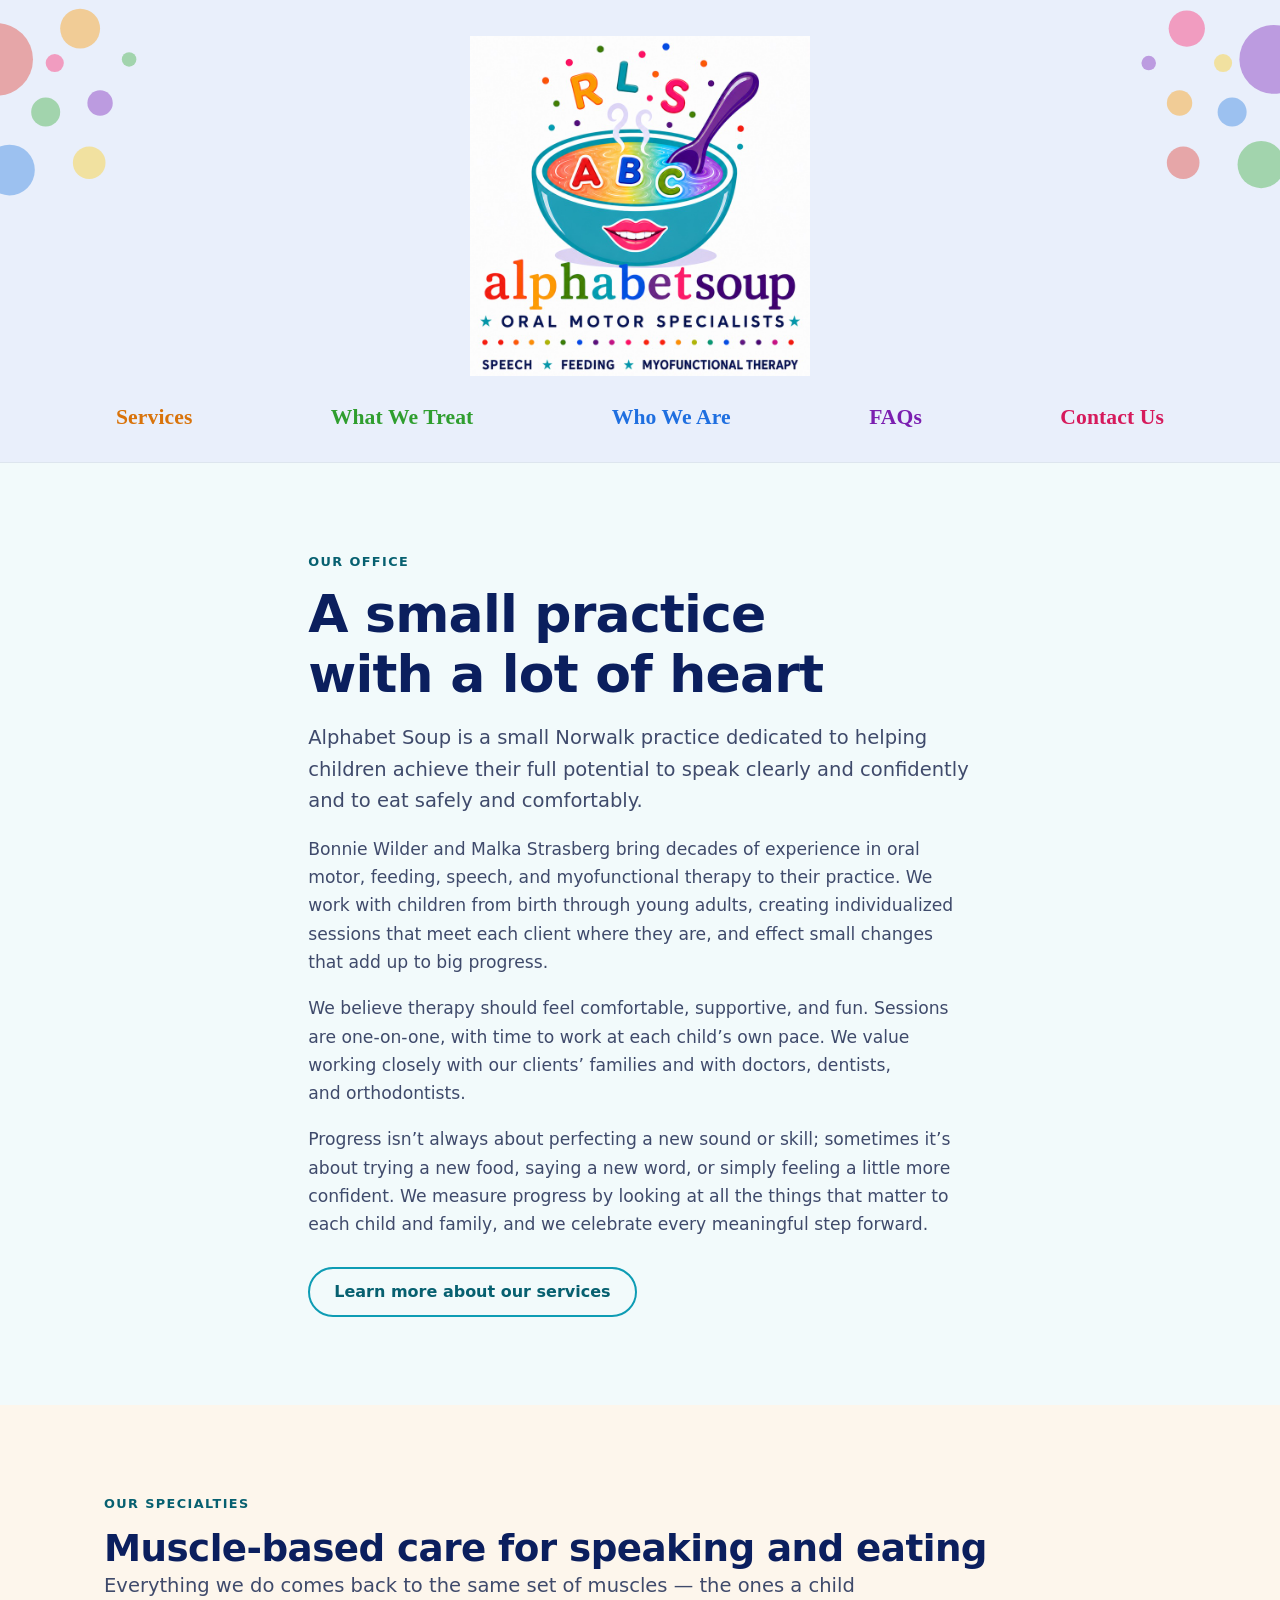
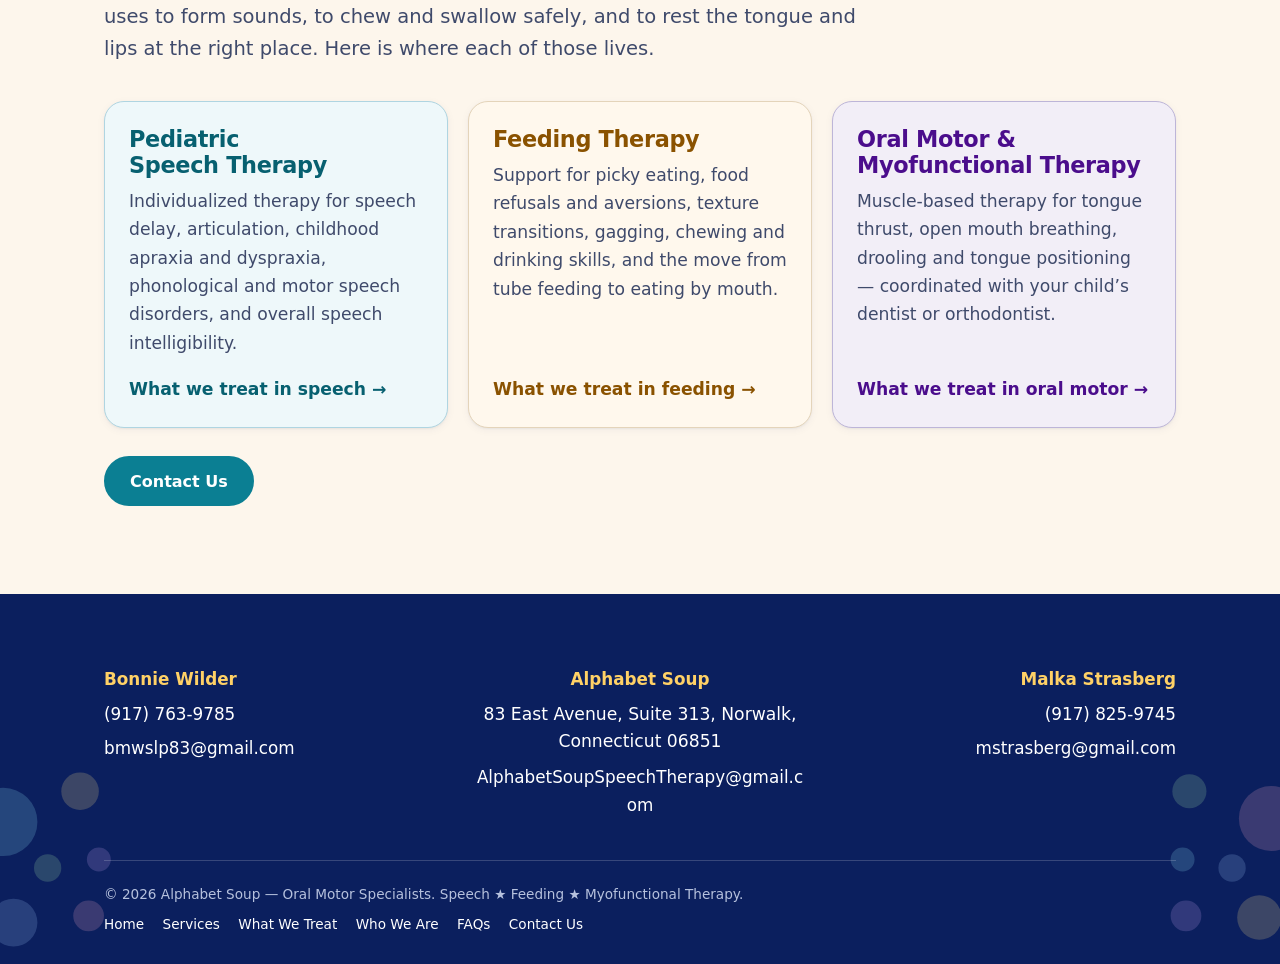
==== commit bdda63db: "Remove PROMPT/SOS callouts; three-column footer - What We Treat: remove the PROMPT and SOS "named ap" ====
--- a/index.html
+++ b/index.html
@@ -252,7 +252,13 @@
   <div class="wrap">
     <div class="footer-grid">
 
-      <div class="footer-col">
+      <div class="footer-col footer-person">
+        <p class="footer-name">Bonnie Wilder</p>
+        <a href="tel:+19177639785">(917) 763-9785</a>
+        <a href="mailto:bmwslp83@gmail.com">bmwslp83@gmail.com</a>
+      </div>
+
+      <div class="footer-col footer-office">
         <p class="footer-name">Alphabet Soup</p>
         <address>
           <a href="https://www.google.com/maps/search/?api=1&amp;query=83+East+Avenue+Suite+313+Norwalk+CT+06851" target="_blank" rel="noopener">
@@ -264,19 +270,10 @@
         </p>
       </div>
 
-      <div class="footer-col">
-        <ul class="footer-people">
-          <li>
-            <strong>Bonnie Wilder</strong>
-            <a href="tel:+19177639785">(917) 763-9785</a>
-            <a href="mailto:bmwslp83@gmail.com">bmwslp83@gmail.com</a>
-          </li>
-          <li>
-            <strong>Malka Strasberg</strong>
-            <a href="tel:+19178259745">(917) 825-9745</a>
-            <a href="mailto:mstrasberg@gmail.com">mstrasberg@gmail.com</a>
-          </li>
-        </ul>
+      <div class="footer-col footer-person footer-person--right">
+        <p class="footer-name">Malka Strasberg</p>
+        <a href="tel:+19178259745">(917) 825-9745</a>
+        <a href="mailto:mstrasberg@gmail.com">mstrasberg@gmail.com</a>
       </div>
 
     </div>
--- a/styles.css
+++ b/styles.css
@@ -796,24 +796,16 @@
   gap: 2rem;
   grid-template-columns: 1fr;
 }
-@media (min-width: 760px) { .footer-grid { grid-template-columns: minmax(0, 1fr) minmax(0, 1.35fr); } }
-
-/* each clinician on a single line: name, phone, email */
-.footer-people { display: grid; gap: 1.1rem; }
-.footer-people li {
-  display: flex;
-  flex-wrap: wrap;
-  align-items: baseline;
-  gap: .35rem 1.35rem;
-  font-size: 1.05rem;
-}
-.footer-people strong {
-  font-family: var(--font-display);
-  color: #ffd166;
-  font-weight: 800;
-  font-size: 1.3rem;
-  letter-spacing: -.01em;
-}
+/* Three columns: Bonnie (left) · Alphabet Soup (centre) · Malka (right). */
+@media (min-width: 760px) {
+  .footer-grid { grid-template-columns: repeat(3, minmax(0, 1fr)); align-items: start; }
+  .footer-office { text-align: center; }
+  .footer-person--right { text-align: right; }
+}
+
+/* clinician columns: name, then phone and email stacked */
+.footer-person a { display: block; overflow-wrap: anywhere; font-size: 1.05rem; }
+.footer-person a + a { margin-top: .35rem; }
 
 .footer-col h2 {
   font-size: .9rem;
